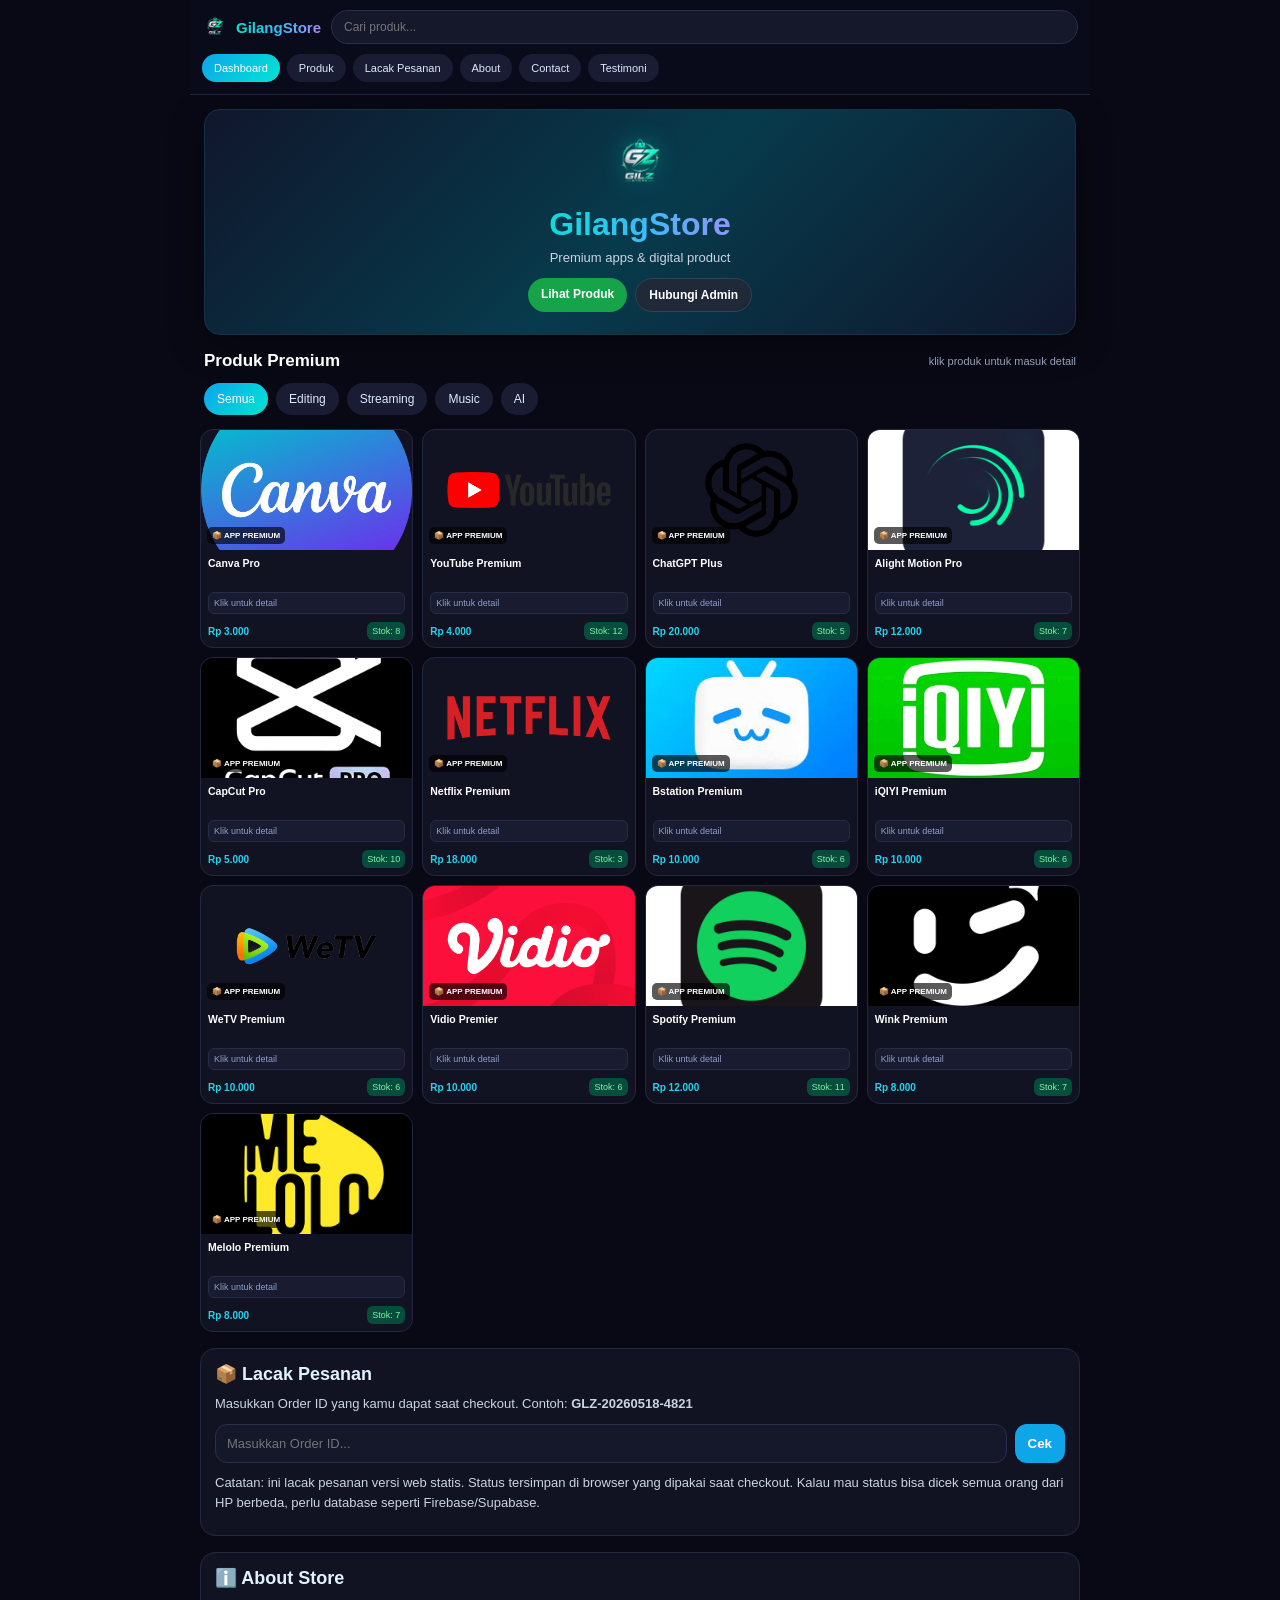
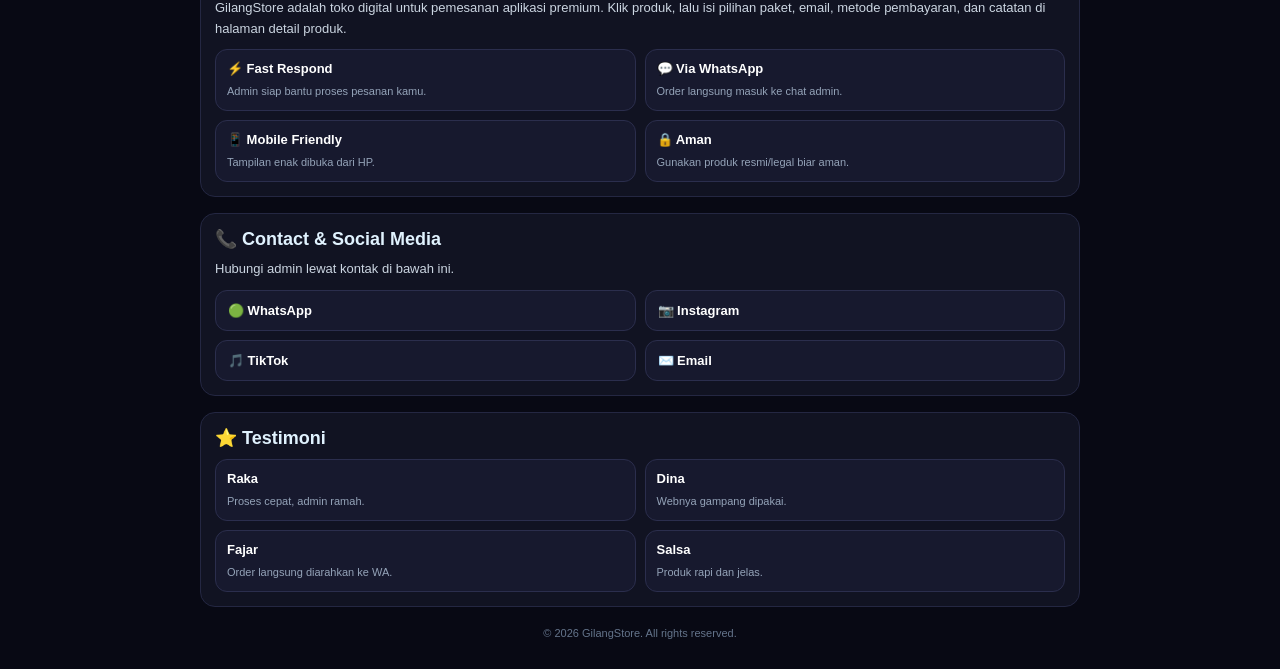
==== index.html @ 47f9ccb0 "Rename gilangstore_logo_apk_tracking.html to index.html" ====
<!DOCTYPE html>
<html lang="id">
<head>
  <meta charset="UTF-8" />
  <meta name="viewport" content="width=device-width, initial-scale=1.0" />
  <title>GilangStore</title>
  <style>
    *{box-sizing:border-box;margin:0;padding:0;font-family:Arial,sans-serif}
    html{scroll-behavior:smooth}
    body{background:#080914;color:white;padding-bottom:30px}
    header{position:sticky;top:0;z-index:10;background:rgba(10,12,28,.96);border-bottom:1px solid #222541;padding:10px 12px}
    .topbar{display:flex;align-items:center;gap:10px}
    .brand{display:flex;align-items:center;gap:8px;white-space:nowrap}
    .brand-logo{width:26px;height:26px;object-fit:cover;border-radius:7px}
    .brand-text{
      font-size:15px;
      font-weight:900;
      background:linear-gradient(90deg,#00e5d4,#38bdf8,#a78bfa);
      -webkit-background-clip:text;
      background-clip:text;
      color:transparent;
    }
    .search{flex:1;background:#15172b;border:1px solid #2b2e4d;color:white;padding:9px 12px;border-radius:999px;outline:none;font-size:12px;min-width:0}
    .nav{display:flex;gap:7px;overflow-x:auto;margin-top:10px;padding-bottom:2px}
    .nav a{border:0;background:#1a1c33;color:#dbeafe;padding:8px 12px;border-radius:999px;font-size:11px;white-space:nowrap;text-decoration:none;cursor:pointer}
    .nav a.active,.nav a:hover{background:linear-gradient(135deg,#0ea5e9,#00e5d4);color:white}
    .hero{margin:14px;border-radius:16px;min-height:135px;background:linear-gradient(135deg,#10162c,#073b4c,#10162c);display:flex;align-items:center;justify-content:center;text-align:center;padding:22px;box-shadow:0 10px 35px rgba(0,0,0,.35);border:1px solid #16324a}
    .hero-logo{width:62px;height:62px;object-fit:cover;border-radius:16px;margin-bottom:8px;filter:drop-shadow(0 0 12px rgba(0,229,212,.45))}
    .hero h1{
      font-size:32px;
      background:linear-gradient(90deg,#00e5d4,#38bdf8,#a78bfa);
      -webkit-background-clip:text;
      background-clip:text;
      color:transparent;
      text-shadow:none;
      font-weight:900;
    }
    .hero p{margin-top:7px;color:#cbd5e1;font-size:13px}
    .hero-buttons{display:flex;justify-content:center;gap:8px;flex-wrap:wrap;margin-top:13px}
    .hero-buttons a{font-size:12px;text-decoration:none;color:white;background:#16a34a;padding:9px 13px;border-radius:999px;font-weight:700}
    .hero-buttons a.secondary{background:#1f2937;border:1px solid #334155}
    .section-title{padding:2px 14px 12px;display:flex;align-items:center;justify-content:space-between}
    .section-title h2{font-size:17px}
    .section-title span{font-size:11px;color:#94a3b8}
    .tabs{display:flex;gap:8px;overflow-x:auto;padding:0 14px 14px}
    .tab{border:0;background:#1a1c33;color:#dbeafe;padding:9px 13px;border-radius:999px;font-size:12px;white-space:nowrap;cursor:pointer}
    .tab.active{background:linear-gradient(135deg,#0ea5e9,#00e5d4);color:white}
    .grid{display:grid;grid-template-columns:repeat(3,1fr);gap:9px;padding:0 10px}
    .card{background:#121322;border:1px solid #242742;border-radius:13px;overflow:hidden;cursor:pointer;transition:.2s;min-width:0;text-decoration:none;color:white}
    .card:hover{transform:translateY(-3px);border-color:#00e5d4}
    .app-img{height:88px;display:flex;align-items:center;justify-content:center;font-size:30px;font-weight:800;color:white;position:relative;overflow:hidden}
    .app-img img{width:100%;height:100%;object-fit:cover}
    .badge{position:absolute;left:6px;bottom:6px;font-size:8px;background:rgba(0,0,0,.65);padding:4px 5px;border-radius:5px}
    .info{padding:7px}
    .info h3{font-size:10.5px;margin-bottom:8px;line-height:1.25;min-height:27px}
    .variants{background:#191b31;border:1px solid #282b48;color:#8ea0c8;font-size:9px;padding:5px;border-radius:6px;margin-bottom:8px}
    .bottom{display:flex;align-items:center;justify-content:space-between;gap:5px}
    .price{font-size:10px;color:#22d3ee;font-weight:700}
    .stock{font-size:9px;background:#064e3b;color:#86efac;padding:4px 5px;border-radius:6px;white-space:nowrap}
    .content-section{margin:16px 10px 0;padding:14px;background:#111322;border:1px solid #242742;border-radius:15px}
    .content-section h2{font-size:18px;margin-bottom:9px;color:#e0f2fe}
    .content-section p{font-size:13px;color:#cbd5e1;line-height:1.55;margin-bottom:8px}
    .mini-grid{display:grid;grid-template-columns:repeat(2,1fr);gap:9px;margin-top:10px}
    .mini-card{background:#17192e;border:1px solid #2b2e4d;border-radius:12px;padding:11px}
    .mini-card b{display:block;font-size:13px;margin-bottom:5px}
    .mini-card span{font-size:11px;color:#94a3b8;line-height:1.4}
    .socials{display:grid;grid-template-columns:repeat(2,1fr);gap:9px;margin-top:10px}
    .socials a{display:block;text-decoration:none;color:white;background:#17192e;border:1px solid #2b2e4d;padding:12px;border-radius:12px;font-size:13px;font-weight:700}
    .socials a:hover{border-color:#00e5d4}

    .track-box{display:flex;gap:8px;margin-top:10px}
    .track-box input{flex:1;background:#15172b;border:1px solid #2b2e4d;color:white;padding:11px;border-radius:12px;outline:none;min-width:0}
    .track-box button{border:0;background:#0ea5e9;color:white;padding:11px 13px;border-radius:12px;font-weight:800;cursor:pointer}
    .track-result{display:none;margin-top:10px;background:#0f172a;border:1px solid #1e293b;border-radius:12px;padding:12px;font-size:12px;line-height:1.6;color:#cbd5e1}
    .track-result b{color:white}

    footer{text-align:center;color:#64748b;font-size:11px;padding:20px 10px 0}
    .page{display:none}
    .page.active{display:block}
    .product-detail{padding:12px 10px 0}
    .back-btn{display:inline-block;margin:0 0 12px;background:#1a1c33;color:#e0f2fe;text-decoration:none;padding:9px 12px;border-radius:999px;font-size:12px;border:1px solid #2b2e4d;cursor:pointer}
    .detail-card{background:#111322;border:1px solid #242742;border-radius:17px;overflow:hidden}
    .detail-hero{min-height:150px;display:flex;align-items:center;justify-content:center;font-size:54px;font-weight:900;position:relative;overflow:hidden}
    .detail-hero img{width:100%;height:100%;object-fit:cover}
    .detail-body{padding:14px}
    .detail-body h1{font-size:23px;margin-bottom:8px}
    .desc{font-size:13px;color:#cbd5e1;line-height:1.5;margin-bottom:13px}
    .form-box{background:#17192e;border:1px solid #2b2e4d;border-radius:14px;padding:13px;margin-top:12px}
    .form-box h3{font-size:15px;margin-bottom:10px;color:#e0f2fe}
    label{display:block;font-size:12px;color:#cbd5e1;margin:10px 0 6px}
    select,input,textarea{width:100%;background:#101225;color:white;border:1px solid #2b2e4d;border-radius:11px;padding:11px;outline:none;font-size:13px}
    textarea{resize:vertical;min-height:70px}
    .pay-grid{display:grid;grid-template-columns:repeat(2,1fr);gap:8px}
    .pay-option{background:#101225;border:1px solid #2b2e4d;border-radius:11px;padding:11px;font-size:12px;cursor:pointer;text-align:center}
    .pay-option.active{border-color:#00e5d4;background:#102c35}
    .summary{margin-top:12px;background:#0f172a;border:1px solid #1e293b;border-radius:12px;padding:12px}
    .summary div{display:flex;justify-content:space-between;font-size:13px;margin:5px 0;color:#cbd5e1}
    .summary b{color:white}
    .order-btn{display:block;text-align:center;text-decoration:none;margin-top:14px;background:#16a34a;color:white;padding:13px;border-radius:12px;font-weight:800;font-size:14px}
    .note{margin-top:10px;color:#94a3b8;font-size:11px;line-height:1.4}
    @media(min-width:700px){
      body{max-width:900px;margin:auto}
      .grid{grid-template-columns:repeat(4,1fr)}
      .app-img{height:120px}
      .detail-wrap{display:grid;grid-template-columns:1fr 1fr;gap:14px;align-items:start}
      .detail-hero{min-height:330px}
    }
  </style>
</head>
<body>
  <header>
    <div class="topbar">
      <div class="brand" onclick="showHome()" style="cursor:pointer">
        <img src="gilz.png" alt="Logo GilangStore" class="brand-logo">
        <span class="brand-text">GilangStore</span>
      </div>
      <input class="search" id="search" type="text" placeholder="Cari produk..." />
    </div>
    <nav class="nav">
      <a onclick="showHome()" class="active">Dashboard</a>
      <a onclick="showHome('produk')">Produk</a>
      <a onclick="showHome('lacak')">Lacak Pesanan</a>
      <a onclick="showHome('about')">About</a>
      <a onclick="showHome('contact')">Contact</a>
      <a onclick="showHome('testimoni')">Testimoni</a>
    </nav>
  </header>

  <div id="homePage" class="page active">
    <section class="hero" id="home">
      <div>
        <img src="gilz.png" alt="Logo GilangStore" class="hero-logo">
        <h1>GilangStore</h1>
        <p>Premium apps & digital product</p>
        <div class="hero-buttons">
          <a href="#produk">Lihat Produk</a>
          <a class="secondary" href="#contact">Hubungi Admin</a>
        </div>
      </div>
    </section>

    <section id="produk">
      <div class="section-title">
        <h2>Produk Premium</h2>
        <span>klik produk untuk masuk detail</span>
      </div>

      <div class="tabs">
        <button class="tab active" onclick="filterCategory('all', this)">Semua</button>
        <button class="tab" onclick="filterCategory('editing', this)">Editing</button>
        <button class="tab" onclick="filterCategory('streaming', this)">Streaming</button>
        <button class="tab" onclick="filterCategory('music', this)">Music</button>
        <button class="tab" onclick="filterCategory('ai', this)">AI</button>
      </div>

      <main class="grid" id="productGrid"></main>
    </section>


    <section class="content-section" id="lacak">
      <h2>📦 Lacak Pesanan</h2>
      <p>Masukkan Order ID yang kamu dapat saat checkout. Contoh: <b>GLZ-20260518-4821</b></p>
      <div class="track-box">
        <input id="trackInput" type="text" placeholder="Masukkan Order ID..." />
        <button onclick="trackOrder()">Cek</button>
      </div>
      <div class="track-result" id="trackResult"></div>
      <p class="note">Catatan: ini lacak pesanan versi web statis. Status tersimpan di browser yang dipakai saat checkout. Kalau mau status bisa dicek semua orang dari HP berbeda, perlu database seperti Firebase/Supabase.</p>
    </section>

    <section class="content-section" id="about">
      <h2>ℹ️ About Store</h2>
      <p>GilangStore adalah toko digital untuk pemesanan aplikasi premium. Klik produk, lalu isi pilihan paket, email, metode pembayaran, dan catatan di halaman detail produk.</p>
      <div class="mini-grid">
        <div class="mini-card"><b>⚡ Fast Respond</b><span>Admin siap bantu proses pesanan kamu.</span></div>
        <div class="mini-card"><b>💬 Via WhatsApp</b><span>Order langsung masuk ke chat admin.</span></div>
        <div class="mini-card"><b>📱 Mobile Friendly</b><span>Tampilan enak dibuka dari HP.</span></div>
        <div class="mini-card"><b>🔒 Aman</b><span>Gunakan produk resmi/legal biar aman.</span></div>
      </div>
    </section>

    <section class="content-section" id="contact">
      <h2>📞 Contact & Social Media</h2>
      <p>Hubungi admin lewat kontak di bawah ini.</p>
      <div class="socials">
        <a id="waLink" href="#" target="_blank">🟢 WhatsApp</a>
        <a href="https://instagram.com/usernamekamu" target="_blank">📷 Instagram</a>
        <a href="https://tiktok.com/@usernamekamu" target="_blank">🎵 TikTok</a>
        <a href="mailto:emailkamu@gmail.com">✉️ Email</a>
      </div>
    </section>

    <section class="content-section" id="testimoni">
      <h2>⭐ Testimoni</h2>
      <div class="mini-grid">
        <div class="mini-card"><b>Raka</b><span>Proses cepat, admin ramah.</span></div>
        <div class="mini-card"><b>Dina</b><span>Webnya gampang dipakai.</span></div>
        <div class="mini-card"><b>Fajar</b><span>Order langsung diarahkan ke WA.</span></div>
        <div class="mini-card"><b>Salsa</b><span>Produk rapi dan jelas.</span></div>
      </div>
    </section>
  </div>

  <div id="detailPage" class="page">
    <section class="product-detail">
      <button class="back-btn" onclick="showHome('produk')">← Kembali ke Produk</button>

      <div class="detail-wrap">
        <div class="detail-card">
          <div class="detail-hero" id="detailHero">AI</div>
          <div class="detail-body">
            <h1 id="detailName">Nama Produk</h1>
            <p class="desc" id="detailDesc">Deskripsi produk.</p>
            <div class="summary">
              <div><span>Harga mulai</span><b id="detailPrice">Rp0</b></div>
              <div><span>Stok</span><b id="detailStock">0</b></div>
              <div><span>Status</span><b>Tersedia</b></div>
            </div>
          </div>
        </div>

        <div class="detail-card">
          <div class="detail-body">
            <div class="form-box">
              <h3>🛒 Pilihan Produk</h3>

              <label>Durasi Paket</label>
              <select id="planSelect" onchange="updateTotal()">
                <option value="1">1 Bulan</option>
                <option value="2">2 Bulan</option>
                <option value="3">3 Bulan</option>
              </select>

              <label>Email / Username Pembeli</label>
              <input id="buyerEmail" type="text" placeholder="contoh: emailkamu@gmail.com" oninput="updateTotal()" />

              <label>Metode Pembayaran</label>
              <div class="pay-grid">
                <div class="pay-option active" onclick="selectPayment('DANA', this)">DANA</div>
                <div class="pay-option" onclick="selectPayment('GoPay', this)">GoPay</div>
                <div class="pay-option" onclick="selectPayment('OVO', this)">OVO</div>
                <div class="pay-option" onclick="selectPayment('QRIS', this)">QRIS</div>
              </div>

              <label>Catatan Tambahan</label>
              <textarea id="buyerNote" placeholder="Contoh: tolong proses cepat ya kak" oninput="updateTotal()"></textarea>

              <div class="summary">
                <div><span>Produk</span><b id="sumProduct">-</b></div>
                <div><span>Durasi</span><b id="sumPlan">1 Bulan</b></div>
                <div><span>Payment</span><b id="sumPayment">DANA</b></div>
                <div><span>Order ID</span><b id="sumOrderId">-</b></div>
                <div><span>Total</span><b id="sumTotal">Rp0</b></div>
              </div>

              <a class="order-btn" id="orderBtn" href="#" target="_blank">Pesan Sekarang via WhatsApp</a>
              <p class="note">Form ini akan otomatis membuat pesan order ke WhatsApp admin.</p>
            </div>
          </div>
        </div>
      </div>
    </section>
  </div>

  <footer>
    © 2026 GilangStore. All rights reserved.
  </footer>

  <script>
    const whatsappNumber = "6281234567890"; // GANTI DENGAN NOMOR WA KAMU
    let selectedPayment = "DANA";
    let selectedProduct = null;
    let currentOrderId = "";

    const products = [
      { name:"Canva Pro", slug:"canva-pro", category:"editing", price:3000, stock:8, image:"canva.png", desc:"Canva Pro untuk desain poster, banner, konten, dan presentasi." },
      { name:"YouTube Premium", slug:"youtube-premium", category:"streaming", price:4000, stock:12, image:"youtube.png", desc:"YouTube Premium untuk pengalaman menonton lebih nyaman sesuai paket yang tersedia." },
      { name:"ChatGPT Plus", slug:"chatgpt-plus", category:"ai", price:20000, stock:5, image:"chatgpt.png", desc:"ChatGPT Plus untuk kebutuhan AI, belajar, coding, dan produktivitas." },
      { name:"Alight Motion Pro", slug:"alight-motion-pro", category:"editing", price:12000, stock:7, image:"am.png", desc:"Alight Motion Pro untuk edit video, motion, dan efek visual." },
      { name:"CapCut Pro", slug:"capcut-pro", category:"editing", price:5000, stock:10, image:"capcut.png", desc:"CapCut Pro untuk edit video pendek dan konten sosial media." },
      { name:"Netflix Premium", slug:"netflix-premium", category:"streaming", price:18000, stock:3, image:"Netflix.png", desc:"Netflix Premium untuk streaming film dan series sesuai paket." },
      { name:"Bstation Premium", slug:"bstation-premium", category:"streaming", price:10000, stock:6, image:"bstation.jpg", desc:"Bstation Premium untuk streaming anime dan konten hiburan." },
      { name:"iQIYI Premium", slug:"iqiyi-premium", category:"streaming", price:10000, stock:6, image:"iqiyi.jpg", desc:"iQIYI Premium untuk streaming drama, anime, dan film." },
      { name:"WeTV Premium", slug:"wetv-premium", category:"streaming", price:10000, stock:6, image:"wetv.png", desc:"WeTV Premium untuk streaming drama dan film pilihan." },
      { name:"Vidio Premier", slug:"vidio-premier", category:"streaming", price:10000, stock:6, image:"video.png", desc:"Vidio Premier untuk streaming olahraga, film, dan hiburan." },
      { name:"Spotify Premium", slug:"spotify-premium", category:"music", price:12000, stock:11, image:"spotify.png", desc:"Spotify Premium untuk mendengarkan musik sesuai paket." },
      { name:"Wink Premium", slug:"wink-premium", category:"editing", price:8000, stock:7, image:"wink.png", desc:"Wink Premium untuk edit video dan foto dengan fitur premium." },
      { name:"Melolo Premium", slug:"melolo-premium", category:"streaming", price:8000, stock:7, image:"melolo.jpg", desc:"Melolo Premium untuk hiburan digital sesuai paket yang tersedia." }
    ];

    const grid = document.getElementById("productGrid");
    const searchInput = document.getElementById("search");
    const waLink = document.getElementById("waLink");
    let currentCategory = "all";

    waLink.href = `https://wa.me/${whatsappNumber}?text=${encodeURIComponent("Halo kak, saya mau tanya produk premium.")}`;

    function rupiah(number){return "Rp " + number.toLocaleString("id-ID")}

    function renderProducts(list){
      grid.innerHTML = "";
      if(list.length === 0){
        grid.innerHTML = `<p style="grid-column:1/-1;color:#94a3b8;font-size:13px;padding:10px">Produk tidak ditemukan.</p>`;
        return;
      }
      list.forEach((product)=>{
        const card = document.createElement("a");
        card.className = "card";
        card.href = `#/product/${product.slug}`;
        card.onclick = (e) => {
          e.preventDefault();
          openProduct(product.slug);
        };
        card.innerHTML = `
          <div class="app-img">
            <img src="${product.image}" alt="${product.name}">
            <span class="badge">📦 APP PREMIUM</span>
          </div>
          <div class="info">
            <h3>${product.name}</h3>
            <div class="variants">Klik untuk detail</div>
            <div class="bottom">
              <div class="price">${rupiah(product.price)}</div>
              <div class="stock">Stok: ${product.stock}</div>
            </div>
          </div>`;
        grid.appendChild(card);
      });
    }

    function applyFilters(){
      const keyword = searchInput.value.toLowerCase();
      let list = products.filter(p => p.name.toLowerCase().includes(keyword));
      if(currentCategory !== "all") list = list.filter(p => p.category === currentCategory);
      renderProducts(list);
    }

    function filterCategory(category, button){
      currentCategory = category;
      document.querySelectorAll(".tab").forEach(t => t.classList.remove("active"));
      button.classList.add("active");
      applyFilters();
    }

    function openProduct(slug){
      const product = products.find(p => p.slug === slug);
      if(!product) return showHome("produk");
      selectedProduct = product;
      currentOrderId = generateOrderId();
      location.hash = `/product/${slug}`;

      document.getElementById("homePage").classList.remove("active");
      document.getElementById("detailPage").classList.add("active");
      document.getElementById("detailHero").innerHTML = `<img src="${product.image}" alt="${product.name}">`;
      document.getElementById("detailHero").style.background = "#111322";
      document.getElementById("detailHero").style.color = "white";
      document.getElementById("detailName").textContent = product.name;
      document.getElementById("detailDesc").textContent = product.desc;
      document.getElementById("detailPrice").textContent = rupiah(product.price);
      document.getElementById("detailStock").textContent = product.stock;
      document.getElementById("sumProduct").textContent = product.name;
      document.getElementById("planSelect").value = "1";
      window.scrollTo(0,0);
      updateTotal();
    }

    function showHome(target){
      document.getElementById("detailPage").classList.remove("active");
      document.getElementById("homePage").classList.add("active");
      history.pushState("", document.title, location.pathname);
      setTimeout(() => {
        if(target) document.getElementById(target)?.scrollIntoView();
        else window.scrollTo(0,0);
      }, 50);
    }

    function selectPayment(method, el){
      selectedPayment = method;
      document.querySelectorAll(".pay-option").forEach(p => p.classList.remove("active"));
      el.classList.add("active");
      updateTotal();
    }


    function generateOrderId(){
      const now = new Date();
      const year = now.getFullYear();
      const month = String(now.getMonth() + 1).padStart(2, "0");
      const day = String(now.getDate()).padStart(2, "0");
      const random = Math.floor(1000 + Math.random() * 9000);
      return `GLZ-${year}${month}${day}-${random}`;
    }

    function saveOrder(orderData){
      const orders = JSON.parse(localStorage.getItem("gilangstore_orders") || "{}");
      orders[orderData.id] = orderData;
      localStorage.setItem("gilangstore_orders", JSON.stringify(orders));
    }

    function trackOrder(){
      const input = document.getElementById("trackInput").value.trim().toUpperCase();
      const result = document.getElementById("trackResult");

      if(!input){
        result.style.display = "block";
        result.innerHTML = "Masukkan Order ID dulu ya.";
        return;
      }

      const orders = JSON.parse(localStorage.getItem("gilangstore_orders") || "{}");
      const order = orders[input];

      result.style.display = "block";

      if(order){
        result.innerHTML = `
          <b>Order ditemukan ✅</b><br>
          Order ID: <b>${order.id}</b><br>
          Produk: <b>${order.product}</b><br>
          Durasi: <b>${order.plan} bulan</b><br>
          Total: <b>${order.total}</b><br>
          Pembayaran: <b>${order.payment}</b><br>
          Status: <b>${order.status}</b>
        `;
      } else {
        result.innerHTML = `
          <b>Order ID belum ditemukan.</b><br>
          Pastikan kode benar. Kalau kamu pesan lewat WhatsApp, kirim Order ID itu ke admin untuk dicek manual.
        `;
      }
    }

    function handleOrderClick(){
      if(!selectedProduct) return;
      const plan = Number(document.getElementById("planSelect").value);
      const email = document.getElementById("buyerEmail").value.trim();
      const note = document.getElementById("buyerNote").value.trim();
      const total = selectedProduct.price * plan;

      saveOrder({
        id: currentOrderId,
        product: selectedProduct.name,
        plan: plan,
        total: rupiah(total),
        payment: selectedPayment,
        email: email || "-",
        note: note || "-",
        status: "Menunggu pembayaran / diproses admin"
      });
    }

    function updateTotal(){
      if(!selectedProduct) return;
      const plan = Number(document.getElementById("planSelect").value);
      const email = document.getElementById("buyerEmail").value.trim();
      const note = document.getElementById("buyerNote").value.trim();
      const total = selectedProduct.price * plan;

      document.getElementById("sumPlan").textContent = `${plan} Bulan`;
      document.getElementById("sumPayment").textContent = selectedPayment;
      document.getElementById("sumOrderId").textContent = currentOrderId;
      document.getElementById("sumTotal").textContent = rupiah(total);

      const message =
`Halo kak, saya mau pesan:
Order ID: ${currentOrderId}
Produk: ${selectedProduct.name}
Durasi: ${plan} bulan
Total: ${rupiah(total)}
Email/Username: ${email || "-"}
Pembayaran: ${selectedPayment}
Catatan: ${note || "-"}`;

      const orderBtn = document.getElementById("orderBtn");
      orderBtn.href = `https://wa.me/${whatsappNumber}?text=${encodeURIComponent(message)}`;
      orderBtn.onclick = handleOrderClick;
    }

    searchInput.addEventListener("input", applyFilters);

    function loadFromHash(){
      const hash = location.hash.replace("#/product/","");
      if(location.hash.startsWith("#/product/")) openProduct(hash);
      else renderProducts(products);
    }

    window.addEventListener("hashchange", loadFromHash);
    renderProducts(products);
    loadFromHash();
  </script>
</body>
</html>
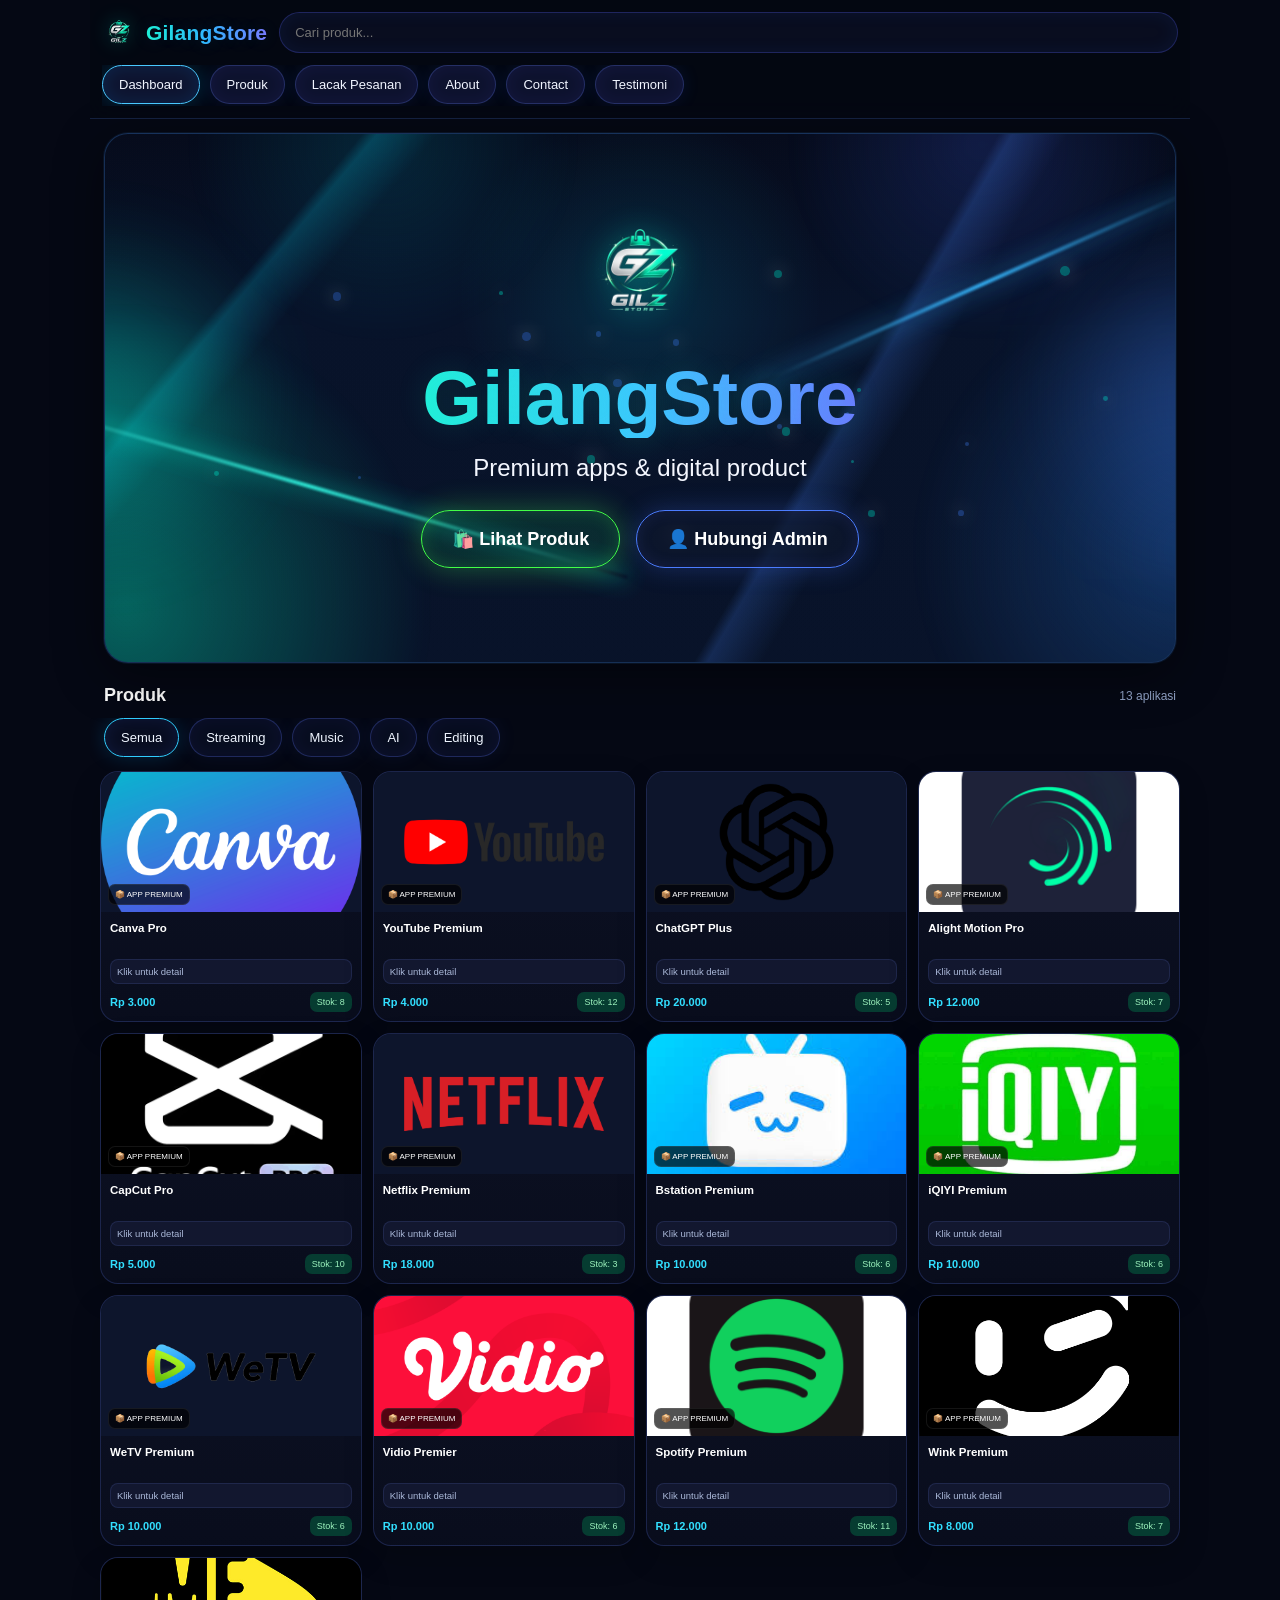
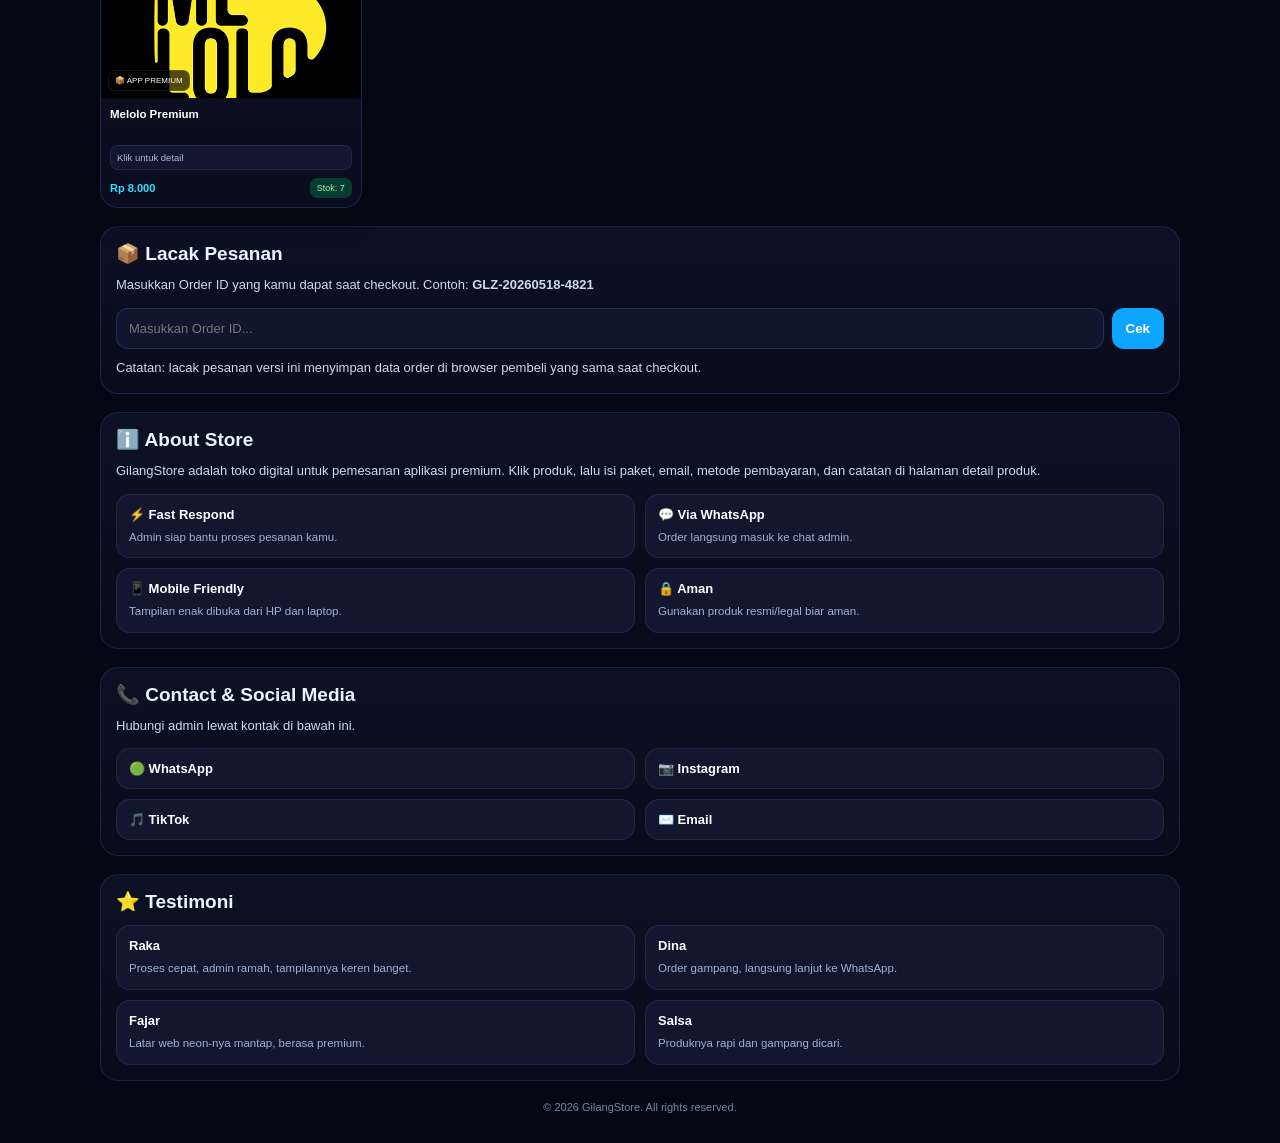
==== commit cee24ed2: "Update and rename gilangstore_animated_bg.html to index.html" ====
--- a/index.html
+++ b/index.html
@@ -7,110 +7,402 @@
   <style>
     *{box-sizing:border-box;margin:0;padding:0;font-family:Arial,sans-serif}
     html{scroll-behavior:smooth}
-    body{background:#080914;color:white;padding-bottom:30px}
-    header{position:sticky;top:0;z-index:10;background:rgba(10,12,28,.96);border-bottom:1px solid #222541;padding:10px 12px}
-    .topbar{display:flex;align-items:center;gap:10px}
-    .brand{display:flex;align-items:center;gap:8px;white-space:nowrap}
-    .brand-logo{width:26px;height:26px;object-fit:cover;border-radius:7px}
-    .brand-text{
-      font-size:15px;
-      font-weight:900;
-      background:linear-gradient(90deg,#00e5d4,#38bdf8,#a78bfa);
-      -webkit-background-clip:text;
-      background-clip:text;
-      color:transparent;
-    }
-    .search{flex:1;background:#15172b;border:1px solid #2b2e4d;color:white;padding:9px 12px;border-radius:999px;outline:none;font-size:12px;min-width:0}
-    .nav{display:flex;gap:7px;overflow-x:auto;margin-top:10px;padding-bottom:2px}
-    .nav a{border:0;background:#1a1c33;color:#dbeafe;padding:8px 12px;border-radius:999px;font-size:11px;white-space:nowrap;text-decoration:none;cursor:pointer}
-    .nav a.active,.nav a:hover{background:linear-gradient(135deg,#0ea5e9,#00e5d4);color:white}
-    .hero{margin:14px;border-radius:16px;min-height:135px;background:linear-gradient(135deg,#10162c,#073b4c,#10162c);display:flex;align-items:center;justify-content:center;text-align:center;padding:22px;box-shadow:0 10px 35px rgba(0,0,0,.35);border:1px solid #16324a}
-    .hero-logo{width:62px;height:62px;object-fit:cover;border-radius:16px;margin-bottom:8px;filter:drop-shadow(0 0 12px rgba(0,229,212,.45))}
-    .hero h1{
-      font-size:32px;
-      background:linear-gradient(90deg,#00e5d4,#38bdf8,#a78bfa);
-      -webkit-background-clip:text;
-      background-clip:text;
-      color:transparent;
-      text-shadow:none;
-      font-weight:900;
-    }
-    .hero p{margin-top:7px;color:#cbd5e1;font-size:13px}
-    .hero-buttons{display:flex;justify-content:center;gap:8px;flex-wrap:wrap;margin-top:13px}
-    .hero-buttons a{font-size:12px;text-decoration:none;color:white;background:#16a34a;padding:9px 13px;border-radius:999px;font-weight:700}
-    .hero-buttons a.secondary{background:#1f2937;border:1px solid #334155}
-    .section-title{padding:2px 14px 12px;display:flex;align-items:center;justify-content:space-between}
-    .section-title h2{font-size:17px}
-    .section-title span{font-size:11px;color:#94a3b8}
-    .tabs{display:flex;gap:8px;overflow-x:auto;padding:0 14px 14px}
-    .tab{border:0;background:#1a1c33;color:#dbeafe;padding:9px 13px;border-radius:999px;font-size:12px;white-space:nowrap;cursor:pointer}
-    .tab.active{background:linear-gradient(135deg,#0ea5e9,#00e5d4);color:white}
-    .grid{display:grid;grid-template-columns:repeat(3,1fr);gap:9px;padding:0 10px}
-    .card{background:#121322;border:1px solid #242742;border-radius:13px;overflow:hidden;cursor:pointer;transition:.2s;min-width:0;text-decoration:none;color:white}
-    .card:hover{transform:translateY(-3px);border-color:#00e5d4}
-    .app-img{height:88px;display:flex;align-items:center;justify-content:center;font-size:30px;font-weight:800;color:white;position:relative;overflow:hidden}
-    .app-img img{width:100%;height:100%;object-fit:cover}
-    .badge{position:absolute;left:6px;bottom:6px;font-size:8px;background:rgba(0,0,0,.65);padding:4px 5px;border-radius:5px}
-    .info{padding:7px}
-    .info h3{font-size:10.5px;margin-bottom:8px;line-height:1.25;min-height:27px}
-    .variants{background:#191b31;border:1px solid #282b48;color:#8ea0c8;font-size:9px;padding:5px;border-radius:6px;margin-bottom:8px}
-    .bottom{display:flex;align-items:center;justify-content:space-between;gap:5px}
-    .price{font-size:10px;color:#22d3ee;font-weight:700}
-    .stock{font-size:9px;background:#064e3b;color:#86efac;padding:4px 5px;border-radius:6px;white-space:nowrap}
-    .content-section{margin:16px 10px 0;padding:14px;background:#111322;border:1px solid #242742;border-radius:15px}
-    .content-section h2{font-size:18px;margin-bottom:9px;color:#e0f2fe}
-    .content-section p{font-size:13px;color:#cbd5e1;line-height:1.55;margin-bottom:8px}
-    .mini-grid{display:grid;grid-template-columns:repeat(2,1fr);gap:9px;margin-top:10px}
-    .mini-card{background:#17192e;border:1px solid #2b2e4d;border-radius:12px;padding:11px}
-    .mini-card b{display:block;font-size:13px;margin-bottom:5px}
-    .mini-card span{font-size:11px;color:#94a3b8;line-height:1.4}
-    .socials{display:grid;grid-template-columns:repeat(2,1fr);gap:9px;margin-top:10px}
-    .socials a{display:block;text-decoration:none;color:white;background:#17192e;border:1px solid #2b2e4d;padding:12px;border-radius:12px;font-size:13px;font-weight:700}
-    .socials a:hover{border-color:#00e5d4}
-
-    .track-box{display:flex;gap:8px;margin-top:10px}
-    .track-box input{flex:1;background:#15172b;border:1px solid #2b2e4d;color:white;padding:11px;border-radius:12px;outline:none;min-width:0}
-    .track-box button{border:0;background:#0ea5e9;color:white;padding:11px 13px;border-radius:12px;font-weight:800;cursor:pointer}
-    .track-result{display:none;margin-top:10px;background:#0f172a;border:1px solid #1e293b;border-radius:12px;padding:12px;font-size:12px;line-height:1.6;color:#cbd5e1}
-    .track-result b{color:white}
-
-    footer{text-align:center;color:#64748b;font-size:11px;padding:20px 10px 0}
+    body{
+      background:#050814;
+      color:white;
+      overflow-x:hidden;
+      padding-bottom:30px;
+    }
+    a{text-decoration:none;color:inherit}
     .page{display:none}
     .page.active{display:block}
+
+    header{
+      position:sticky;top:0;z-index:100;
+      background:rgba(4,7,18,.86);
+      backdrop-filter: blur(12px);
+      border-bottom:1px solid rgba(38,66,117,.45);
+      padding:12px;
+    }
+    .topbar{
+      display:flex;align-items:center;gap:12px;
+    }
+    .brand{
+      display:flex;align-items:center;gap:10px;
+      cursor:pointer;white-space:nowrap;
+    }
+    .brand-logo{
+      width:34px;height:34px;object-fit:cover;border-radius:10px;
+      filter: drop-shadow(0 0 10px rgba(0,255,210,.35));
+    }
+    .brand-text{
+      font-size:21px;font-weight:900;letter-spacing:.2px;
+      background:linear-gradient(90deg,#1ef1d6,#33b7ff,#7a7bff);
+      -webkit-background-clip:text;background-clip:text;color:transparent;
+      text-shadow:0 0 18px rgba(51,183,255,.15);
+    }
+    .search{
+      flex:1;
+      background:rgba(10,15,34,.9);
+      border:1px solid rgba(87,102,255,.28);
+      color:white;
+      padding:12px 15px;border-radius:999px;outline:none;font-size:13px;
+      min-width:0;
+      box-shadow:0 0 18px rgba(34,109,255,.08) inset;
+    }
+    .nav{
+      display:flex;gap:10px;overflow-x:auto;margin-top:12px;padding-bottom:2px;
+    }
+    .nav a{
+      background:rgba(16,22,52,.88);
+      border:1px solid rgba(75,92,190,.38);
+      color:#f1f5ff;
+      padding:11px 16px;border-radius:999px;font-size:13px;white-space:nowrap;
+      box-shadow:0 0 18px rgba(44,110,255,.12), inset 0 0 16px rgba(85,67,255,.08);
+    }
+    .nav a:hover,.nav a.active{
+      border-color:#49c8ff;
+      box-shadow:0 0 22px rgba(0,179,255,.24), inset 0 0 18px rgba(0,153,255,.14);
+    }
+
+    .hero{
+      position:relative;
+      margin:14px;
+      border-radius:24px;
+      min-height:530px;
+      overflow:hidden;
+      border:1px solid rgba(41,86,149,.48);
+      background:
+        radial-gradient(circle at 50% 30%, rgba(0,224,255,.12), transparent 28%),
+        linear-gradient(180deg,#050917 0%, #071126 35%, #081227 100%);
+      box-shadow:0 0 0 1px rgba(27,56,97,.25), 0 12px 50px rgba(0,0,0,.45);
+      display:flex;align-items:center;justify-content:center;text-align:center;
+      isolation:isolate;
+    }
+
+    .hero-bg,.hero-grid,.hero-lines,.hero-particles,.hero-side-glow{
+      position:absolute;inset:0;pointer-events:none;
+    }
+    .hero-bg::before{
+      content:"";
+      position:absolute;inset:-30%;
+      background:
+        radial-gradient(circle at 20% 75%, rgba(0,255,196,.34), transparent 20%),
+        radial-gradient(circle at 82% 68%, rgba(43,136,255,.28), transparent 18%),
+        radial-gradient(circle at 70% 20%, rgba(64,102,255,.18), transparent 14%),
+        radial-gradient(circle at 35% 20%, rgba(0,224,255,.12), transparent 15%);
+      animation:bgPulse 8s linear infinite alternate;
+      filter:blur(8px);
+      z-index:0;
+    }
+    .hero-bg::after{
+      content:"";
+      position:absolute;inset:0;
+      background:
+        linear-gradient(130deg, transparent 0 17%, rgba(0,217,255,.18) 18%, transparent 22%),
+        linear-gradient(120deg, transparent 0 65%, rgba(61,125,255,.2) 66%, transparent 70%),
+        linear-gradient(180deg, rgba(5,10,24,.25), rgba(5,10,24,.1));
+      animation:beamMove 10s linear infinite;
+      mix-blend-mode:screen;
+      z-index:0;
+    }
+
+    .hero-lines::before,
+    .hero-lines::after{
+      content:"";
+      position:absolute;
+      background:linear-gradient(90deg, transparent, rgba(50,255,232,.95), transparent);
+      filter:blur(1px);
+      opacity:.9;
+    }
+    .hero-lines::before{
+      width:62%;height:4px;left:-12%;bottom:33%;
+      transform:rotate(16deg);
+      box-shadow:0 0 22px rgba(0,255,221,.95);
+      animation:leftLaser 5.5s ease-in-out infinite alternate;
+    }
+    .hero-lines::after{
+      width:48%;height:4px;right:-6%;top:28%;
+      transform:rotate(-24deg);
+      background:linear-gradient(90deg, transparent, rgba(55,184,255,.98), transparent);
+      box-shadow:0 0 24px rgba(47,173,255,.96);
+      animation:rightLaser 6s ease-in-out infinite alternate;
+    }
+
+    .hero-grid{
+      background:
+        linear-gradient(to top, rgba(35,222,255,.12), transparent 46%),
+        linear-gradient(rgba(0,0,0,0) 0 0),
+        repeating-linear-gradient(to right, rgba(0,230,255,.09) 0 2px, transparent 2px 62px),
+        repeating-linear-gradient(to top, rgba(0,230,255,.06) 0 2px, transparent 2px 52px);
+      mask-image:linear-gradient(to top, rgba(255,255,255,1), rgba(255,255,255,.25), transparent 92%);
+      transform:perspective(700px) rotateX(74deg) scale(1.35);
+      transform-origin:bottom center;
+      bottom:-17%;top:58%;
+      opacity:.75;
+      animation:gridDrift 8s linear infinite;
+      z-index:0;
+    }
+
+    .hero-side-glow::before,
+    .hero-side-glow::after{
+      content:"";
+      position:absolute;top:18%;bottom:18%;width:34%;
+      filter:blur(38px);opacity:.72;z-index:0;
+    }
+    .hero-side-glow::before{
+      left:-8%;
+      background:radial-gradient(circle at 20% 50%, rgba(0,255,220,.5), transparent 55%);
+      animation:glowFloat 8s ease-in-out infinite alternate;
+    }
+    .hero-side-glow::after{
+      right:-10%;
+      background:radial-gradient(circle at 80% 50%, rgba(67,130,255,.48), transparent 55%);
+      animation:glowFloat2 9s ease-in-out infinite alternate;
+    }
+
+    .hero-content{
+      position:relative;z-index:2;
+      max-width:900px;padding:35px 18px 48px;
+    }
+    .hero-center-logo{
+      width:120px;height:120px;object-fit:cover;border-radius:26px;
+      margin:0 auto 18px;
+      filter:drop-shadow(0 0 16px rgba(0,255,217,.42));
+    }
+    .hero h1{
+      font-size:clamp(40px,6vw,78px);
+      font-weight:900;line-height:1.05;
+      background:linear-gradient(90deg,#21efd8,#3ec6ff,#6b79ff);
+      -webkit-background-clip:text;background-clip:text;color:transparent;
+      text-shadow:0 0 30px rgba(33,239,216,.15);
+    }
+    .hero p{
+      margin-top:16px;font-size:clamp(18px,2.2vw,24px);
+      color:#f4f7ff;
+      text-shadow:0 0 18px rgba(255,255,255,.08);
+    }
+    .hero-buttons{
+      display:flex;flex-wrap:wrap;justify-content:center;gap:16px;margin-top:28px;
+    }
+    .hero-buttons a{
+      padding:17px 30px;border-radius:999px;
+      font-size:18px;font-weight:800;
+      display:inline-flex;align-items:center;gap:12px;
+      border:1px solid transparent;
+    }
+    .hero-buttons .primary{
+      background:rgba(32,255,110,.1);
+      border-color:#42ff47;
+      color:white;
+      box-shadow:0 0 30px rgba(69,255,92,.33), inset 0 0 18px rgba(63,255,79,.18);
+    }
+    .hero-buttons .secondary{
+      background:rgba(15,23,45,.65);
+      border-color:#4b7cff;
+      color:white;
+      box-shadow:0 0 26px rgba(67,116,255,.26), inset 0 0 16px rgba(94,89,255,.12);
+    }
+
+    .section-title{
+      display:flex;justify-content:space-between;align-items:center;
+      padding:8px 14px 12px;
+    }
+    .section-title h2{font-size:18px}
+    .section-title span{font-size:12px;color:#93a4c8}
+
+    .tabs{
+      display:flex;gap:10px;overflow-x:auto;padding:0 14px 14px;
+    }
+    .tab{
+      border:1px solid rgba(76,96,203,.36);
+      background:rgba(10,16,35,.86);
+      color:#eff5ff;
+      padding:11px 16px;border-radius:999px;font-size:13px;white-space:nowrap;cursor:pointer;
+      box-shadow:0 0 20px rgba(58,117,255,.08), inset 0 0 18px rgba(100,64,255,.06);
+    }
+    .tab.active,.tab:hover{
+      border-color:#31ceff;
+      box-shadow:0 0 20px rgba(0,163,255,.2), inset 0 0 16px rgba(65,98,255,.12);
+    }
+
+    .grid{
+      display:grid;grid-template-columns:repeat(3,1fr);
+      gap:11px;padding:0 10px;
+    }
+    .card{
+      background:linear-gradient(180deg, rgba(13,18,37,.98), rgba(9,13,29,.98));
+      border:1px solid rgba(52,67,132,.44);
+      border-radius:18px;overflow:hidden;
+      transition:.2s;cursor:pointer;display:block;
+      box-shadow:0 12px 30px rgba(0,0,0,.18);
+    }
+    .card:hover{
+      transform:translateY(-4px);
+      border-color:#31cfff;
+      box-shadow:0 0 24px rgba(31,175,255,.15);
+    }
+    .app-img{
+      height:110px;position:relative;overflow:hidden;background:#0d152c;
+    }
+    .app-img img{
+      width:100%;height:100%;object-fit:cover;
+    }
+    .badge{
+      position:absolute;left:7px;bottom:7px;
+      font-size:8px;background:rgba(0,0,0,.68);
+      padding:5px 6px;border-radius:7px;border:1px solid rgba(255,255,255,.08);
+    }
+    .info{padding:9px}
+    .info h3{font-size:11.5px;line-height:1.3;min-height:30px;margin-bottom:8px}
+    .variants{
+      background:rgba(19,25,49,.95);
+      border:1px solid rgba(47,58,108,.48);
+      color:#aab8d8;font-size:9.5px;padding:6px;border-radius:8px;margin-bottom:8px;
+    }
+    .bottom{display:flex;justify-content:space-between;align-items:center;gap:5px}
+    .price{font-size:11px;color:#32dfff;font-weight:800}
+    .stock{
+      font-size:9px;background:#063c31;color:#9cf2bd;
+      padding:5px 7px;border-radius:7px;white-space:nowrap;
+    }
+
+    .content-section{
+      margin:18px 10px 0;padding:15px;
+      background:linear-gradient(180deg, rgba(12,17,37,.98), rgba(8,12,28,.98));
+      border:1px solid rgba(45,59,122,.45);
+      border-radius:18px;
+    }
+    .content-section h2{font-size:19px;margin-bottom:10px;color:#eaf4ff}
+    .content-section p{font-size:13px;line-height:1.58;color:#ccdaef}
+    .mini-grid,.socials{
+      display:grid;grid-template-columns:repeat(2,1fr);gap:10px;margin-top:12px;
+    }
+    .mini-card,.socials a{
+      background:rgba(19,25,49,.95);
+      border:1px solid rgba(46,58,108,.48);
+      border-radius:14px;padding:12px;
+    }
+    .mini-card b{display:block;font-size:13px;margin-bottom:5px}
+    .mini-card span{font-size:11.5px;color:#9eb0d5;line-height:1.45}
+    .socials a{font-size:13px;font-weight:700}
+
+    .track-box{display:flex;gap:8px;margin-top:12px}
+    .track-box input{
+      flex:1;background:#10162d;border:1px solid rgba(57,74,145,.48);
+      color:white;padding:12px;border-radius:12px;outline:none;min-width:0;
+    }
+    .track-box button{
+      border:0;background:#0da5ff;color:white;padding:12px 14px;border-radius:12px;font-weight:800;cursor:pointer;
+    }
+    .track-result{
+      display:none;margin-top:10px;background:#0d1528;border:1px solid rgba(44,59,116,.48);
+      border-radius:12px;padding:12px;font-size:12px;line-height:1.6;color:#cfddf0;
+    }
+
     .product-detail{padding:12px 10px 0}
-    .back-btn{display:inline-block;margin:0 0 12px;background:#1a1c33;color:#e0f2fe;text-decoration:none;padding:9px 12px;border-radius:999px;font-size:12px;border:1px solid #2b2e4d;cursor:pointer}
-    .detail-card{background:#111322;border:1px solid #242742;border-radius:17px;overflow:hidden}
-    .detail-hero{min-height:150px;display:flex;align-items:center;justify-content:center;font-size:54px;font-weight:900;position:relative;overflow:hidden}
+    .back-btn{
+      display:inline-block;margin-bottom:12px;background:#151d3b;border:1px solid rgba(66,86,170,.48);
+      color:#eef5ff;padding:10px 14px;border-radius:999px;font-size:13px;cursor:pointer;
+    }
+    .detail-wrap{display:grid;grid-template-columns:1fr;gap:14px}
+    .detail-card{
+      background:linear-gradient(180deg, rgba(12,17,37,.98), rgba(8,12,28,.98));
+      border:1px solid rgba(45,59,122,.45);
+      border-radius:18px;overflow:hidden;
+    }
+    .detail-hero{min-height:180px;background:#111a30;overflow:hidden}
     .detail-hero img{width:100%;height:100%;object-fit:cover}
     .detail-body{padding:14px}
-    .detail-body h1{font-size:23px;margin-bottom:8px}
-    .desc{font-size:13px;color:#cbd5e1;line-height:1.5;margin-bottom:13px}
-    .form-box{background:#17192e;border:1px solid #2b2e4d;border-radius:14px;padding:13px;margin-top:12px}
-    .form-box h3{font-size:15px;margin-bottom:10px;color:#e0f2fe}
-    label{display:block;font-size:12px;color:#cbd5e1;margin:10px 0 6px}
-    select,input,textarea{width:100%;background:#101225;color:white;border:1px solid #2b2e4d;border-radius:11px;padding:11px;outline:none;font-size:13px}
-    textarea{resize:vertical;min-height:70px}
+    .detail-body h1{font-size:24px;margin-bottom:8px}
+    .desc{font-size:13px;color:#cad8ee;line-height:1.56;margin-bottom:13px}
+    .form-box{
+      background:#141b35;border:1px solid rgba(46,58,108,.48);
+      border-radius:14px;padding:13px;
+    }
+    .form-box h3{font-size:16px;margin-bottom:10px}
+    label{display:block;font-size:12px;color:#d6e2f4;margin:10px 0 6px}
+    select,input,textarea{
+      width:100%;background:#0e152a;border:1px solid rgba(56,73,145,.52);color:white;
+      padding:11px;border-radius:12px;outline:none;font-size:13px;
+    }
+    textarea{resize:vertical;min-height:72px}
     .pay-grid{display:grid;grid-template-columns:repeat(2,1fr);gap:8px}
-    .pay-option{background:#101225;border:1px solid #2b2e4d;border-radius:11px;padding:11px;font-size:12px;cursor:pointer;text-align:center}
-    .pay-option.active{border-color:#00e5d4;background:#102c35}
-    .summary{margin-top:12px;background:#0f172a;border:1px solid #1e293b;border-radius:12px;padding:12px}
-    .summary div{display:flex;justify-content:space-between;font-size:13px;margin:5px 0;color:#cbd5e1}
-    .summary b{color:white}
-    .order-btn{display:block;text-align:center;text-decoration:none;margin-top:14px;background:#16a34a;color:white;padding:13px;border-radius:12px;font-weight:800;font-size:14px}
-    .note{margin-top:10px;color:#94a3b8;font-size:11px;line-height:1.4}
+    .pay-option{
+      background:#0e152a;border:1px solid rgba(56,73,145,.52);border-radius:12px;padding:12px;
+      text-align:center;font-size:12px;cursor:pointer;
+    }
+    .pay-option.active{
+      border-color:#2fdfff;background:#0f2134;box-shadow:0 0 18px rgba(32,194,255,.15);
+    }
+    .summary{
+      margin-top:12px;background:#0d1528;border:1px solid rgba(44,59,116,.48);
+      border-radius:12px;padding:12px;
+    }
+    .summary div{
+      display:flex;justify-content:space-between;gap:10px;font-size:13px;margin:6px 0;color:#cfddf0;
+    }
+    .summary b{color:white;text-align:right}
+    .order-btn{
+      display:block;text-align:center;margin-top:14px;
+      background:linear-gradient(90deg,#10b94f,#18df6e);
+      color:white;padding:13px;border-radius:12px;font-weight:900;font-size:14px;
+      box-shadow:0 0 25px rgba(22,220,93,.22);
+    }
+    .note{margin-top:9px;font-size:11px;color:#97abcf;line-height:1.45}
+
+    footer{
+      text-align:center;color:#7287ac;font-size:11px;padding:20px 10px 0;
+    }
+
     @media(min-width:700px){
-      body{max-width:900px;margin:auto}
+      body{max-width:1100px;margin:auto}
       .grid{grid-template-columns:repeat(4,1fr)}
-      .app-img{height:120px}
-      .detail-wrap{display:grid;grid-template-columns:1fr 1fr;gap:14px;align-items:start}
+      .app-img{height:140px}
+      .detail-wrap{grid-template-columns:1fr 1fr}
       .detail-hero{min-height:330px}
+    }
+
+    @keyframes bgPulse{
+      0%{transform:translate3d(-2%,0,0) scale(1)}
+      50%{transform:translate3d(2%,-2%,0) scale(1.06)}
+      100%{transform:translate3d(-1%,2%,0) scale(1.02)}
+    }
+    @keyframes beamMove{
+      0%{transform:translateX(-3%)}
+      100%{transform:translateX(3%)}
+    }
+    @keyframes leftLaser{
+      0%{transform:translateX(-4%) rotate(16deg);opacity:.78}
+      100%{transform:translateX(3%) rotate(16deg);opacity:1}
+    }
+    @keyframes rightLaser{
+      0%{transform:translateX(4%) rotate(-24deg);opacity:.75}
+      100%{transform:translateX(-3%) rotate(-24deg);opacity:1}
+    }
+    @keyframes gridDrift{
+      from{background-position:0 0,0 0,0 0,0 0}
+      to{background-position:0 0,0 0,60px 0,0 52px}
+    }
+    @keyframes glowFloat{
+      0%{transform:translateX(0) translateY(-5px)}
+      100%{transform:translateX(18px) translateY(8px)}
+    }
+    @keyframes glowFloat2{
+      0%{transform:translateX(0) translateY(8px)}
+      100%{transform:translateX(-18px) translateY(-8px)}
+    }
+    @keyframes particleFloat{
+      0%{transform:translateY(0) translateX(0) scale(.8);opacity:.18}
+      50%{opacity:.88}
+      100%{transform:translateY(-140px) translateX(30px) scale(1.2);opacity:0}
     }
   </style>
 </head>
 <body>
   <header>
     <div class="topbar">
-      <div class="brand" onclick="showHome()" style="cursor:pointer">
+      <div class="brand" onclick="showHome()">
         <img src="gilz.png" alt="Logo GilangStore" class="brand-logo">
         <span class="brand-text">GilangStore</span>
       </div>
@@ -128,34 +420,40 @@
 
   <div id="homePage" class="page active">
     <section class="hero" id="home">
-      <div>
-        <img src="gilz.png" alt="Logo GilangStore" class="hero-logo">
+      <div class="hero-bg"></div>
+      <div class="hero-side-glow"></div>
+      <div class="hero-lines"></div>
+      <div class="hero-grid"></div>
+      <div class="hero-particles" id="heroParticles"></div>
+
+      <div class="hero-content">
+        <img src="gilz.png" alt="Logo GilangStore" class="hero-center-logo">
         <h1>GilangStore</h1>
         <p>Premium apps & digital product</p>
+
         <div class="hero-buttons">
-          <a href="#produk">Lihat Produk</a>
-          <a class="secondary" href="#contact">Hubungi Admin</a>
+          <a href="#produk" class="primary">🛍️ Lihat Produk</a>
+          <a href="#contact" class="secondary">👤 Hubungi Admin</a>
         </div>
       </div>
     </section>
 
     <section id="produk">
       <div class="section-title">
-        <h2>Produk Premium</h2>
-        <span>klik produk untuk masuk detail</span>
+        <h2>Produk</h2>
+        <span>13 aplikasi</span>
       </div>
 
       <div class="tabs">
         <button class="tab active" onclick="filterCategory('all', this)">Semua</button>
-        <button class="tab" onclick="filterCategory('editing', this)">Editing</button>
         <button class="tab" onclick="filterCategory('streaming', this)">Streaming</button>
         <button class="tab" onclick="filterCategory('music', this)">Music</button>
         <button class="tab" onclick="filterCategory('ai', this)">AI</button>
+        <button class="tab" onclick="filterCategory('editing', this)">Editing</button>
       </div>
 
       <main class="grid" id="productGrid"></main>
     </section>
-
 
     <section class="content-section" id="lacak">
       <h2>📦 Lacak Pesanan</h2>
@@ -165,16 +463,16 @@
         <button onclick="trackOrder()">Cek</button>
       </div>
       <div class="track-result" id="trackResult"></div>
-      <p class="note">Catatan: ini lacak pesanan versi web statis. Status tersimpan di browser yang dipakai saat checkout. Kalau mau status bisa dicek semua orang dari HP berbeda, perlu database seperti Firebase/Supabase.</p>
+      <p class="note">Catatan: lacak pesanan versi ini menyimpan data order di browser pembeli yang sama saat checkout.</p>
     </section>
 
     <section class="content-section" id="about">
       <h2>ℹ️ About Store</h2>
-      <p>GilangStore adalah toko digital untuk pemesanan aplikasi premium. Klik produk, lalu isi pilihan paket, email, metode pembayaran, dan catatan di halaman detail produk.</p>
+      <p>GilangStore adalah toko digital untuk pemesanan aplikasi premium. Klik produk, lalu isi paket, email, metode pembayaran, dan catatan di halaman detail produk.</p>
       <div class="mini-grid">
         <div class="mini-card"><b>⚡ Fast Respond</b><span>Admin siap bantu proses pesanan kamu.</span></div>
         <div class="mini-card"><b>💬 Via WhatsApp</b><span>Order langsung masuk ke chat admin.</span></div>
-        <div class="mini-card"><b>📱 Mobile Friendly</b><span>Tampilan enak dibuka dari HP.</span></div>
+        <div class="mini-card"><b>📱 Mobile Friendly</b><span>Tampilan enak dibuka dari HP dan laptop.</span></div>
         <div class="mini-card"><b>🔒 Aman</b><span>Gunakan produk resmi/legal biar aman.</span></div>
       </div>
     </section>
@@ -184,19 +482,19 @@
       <p>Hubungi admin lewat kontak di bawah ini.</p>
       <div class="socials">
         <a id="waLink" href="#" target="_blank">🟢 WhatsApp</a>
-        <a href="https://instagram.com/usernamekamu" target="_blank">📷 Instagram</a>
-        <a href="https://tiktok.com/@usernamekamu" target="_blank">🎵 TikTok</a>
-        <a href="mailto:emailkamu@gmail.com">✉️ Email</a>
+        <a href="https://instagram.com/gilangrmndn.1" target="_blank">📷 Instagram</a>
+        <a href="https://tiktok.com/@snevilz_2" target="_blank">🎵 TikTok</a>
+        <a href="mailto:gilangx288@gmail.com">✉️ Email</a>
       </div>
     </section>
 
     <section class="content-section" id="testimoni">
       <h2>⭐ Testimoni</h2>
       <div class="mini-grid">
-        <div class="mini-card"><b>Raka</b><span>Proses cepat, admin ramah.</span></div>
-        <div class="mini-card"><b>Dina</b><span>Webnya gampang dipakai.</span></div>
-        <div class="mini-card"><b>Fajar</b><span>Order langsung diarahkan ke WA.</span></div>
-        <div class="mini-card"><b>Salsa</b><span>Produk rapi dan jelas.</span></div>
+        <div class="mini-card"><b>Raka</b><span>Proses cepat, admin ramah, tampilannya keren banget.</span></div>
+        <div class="mini-card"><b>Dina</b><span>Order gampang, langsung lanjut ke WhatsApp.</span></div>
+        <div class="mini-card"><b>Fajar</b><span>Latar web neon-nya mantap, berasa premium.</span></div>
+        <div class="mini-card"><b>Salsa</b><span>Produknya rapi dan gampang dicari.</span></div>
       </div>
     </section>
   </div>
@@ -207,7 +505,7 @@
 
       <div class="detail-wrap">
         <div class="detail-card">
-          <div class="detail-hero" id="detailHero">AI</div>
+          <div class="detail-hero" id="detailHero"></div>
           <div class="detail-body">
             <h1 id="detailName">Nama Produk</h1>
             <p class="desc" id="detailDesc">Deskripsi produk.</p>
@@ -254,7 +552,7 @@
               </div>
 
               <a class="order-btn" id="orderBtn" href="#" target="_blank">Pesan Sekarang via WhatsApp</a>
-              <p class="note">Form ini akan otomatis membuat pesan order ke WhatsApp admin.</p>
+              <p class="note">Form ini otomatis membuat pesan order ke WhatsApp admin.</p>
             </div>
           </div>
         </div>
@@ -262,15 +560,10 @@
     </section>
   </div>
 
-  <footer>
-    © 2026 GilangStore. All rights reserved.
-  </footer>
+  <footer>© 2026 GilangStore. All rights reserved.</footer>
 
   <script>
-    const whatsappNumber = "6281234567890"; // GANTI DENGAN NOMOR WA KAMU
-    let selectedPayment = "DANA";
-    let selectedProduct = null;
-    let currentOrderId = "";
+    const whatsappNumber = "6287886783807"; // GANTI NOMOR WA KAMU
 
     const products = [
       { name:"Canva Pro", slug:"canva-pro", category:"editing", price:3000, stock:8, image:"canva.png", desc:"Canva Pro untuk desain poster, banner, konten, dan presentasi." },
@@ -279,35 +572,39 @@
       { name:"Alight Motion Pro", slug:"alight-motion-pro", category:"editing", price:12000, stock:7, image:"am.png", desc:"Alight Motion Pro untuk edit video, motion, dan efek visual." },
       { name:"CapCut Pro", slug:"capcut-pro", category:"editing", price:5000, stock:10, image:"capcut.png", desc:"CapCut Pro untuk edit video pendek dan konten sosial media." },
       { name:"Netflix Premium", slug:"netflix-premium", category:"streaming", price:18000, stock:3, image:"Netflix.png", desc:"Netflix Premium untuk streaming film dan series sesuai paket." },
-      { name:"Bstation Premium", slug:"bstation-premium", category:"streaming", price:10000, stock:6, image:"bstation.jpg", desc:"Bstation Premium untuk streaming anime dan konten hiburan." },
+      { name:"Bstation Premium", slug:"bstation-premium", category:"streaming", price:10000, stock:6, image:"bstation.jpg", desc:"Bstation Premium untuk streaming anime dan hiburan." },
       { name:"iQIYI Premium", slug:"iqiyi-premium", category:"streaming", price:10000, stock:6, image:"iqiyi.jpg", desc:"iQIYI Premium untuk streaming drama, anime, dan film." },
       { name:"WeTV Premium", slug:"wetv-premium", category:"streaming", price:10000, stock:6, image:"wetv.png", desc:"WeTV Premium untuk streaming drama dan film pilihan." },
       { name:"Vidio Premier", slug:"vidio-premier", category:"streaming", price:10000, stock:6, image:"video.png", desc:"Vidio Premier untuk streaming olahraga, film, dan hiburan." },
       { name:"Spotify Premium", slug:"spotify-premium", category:"music", price:12000, stock:11, image:"spotify.png", desc:"Spotify Premium untuk mendengarkan musik sesuai paket." },
       { name:"Wink Premium", slug:"wink-premium", category:"editing", price:8000, stock:7, image:"wink.png", desc:"Wink Premium untuk edit video dan foto dengan fitur premium." },
-      { name:"Melolo Premium", slug:"melolo-premium", category:"streaming", price:8000, stock:7, image:"melolo.jpg", desc:"Melolo Premium untuk hiburan digital sesuai paket yang tersedia." }
+      { name:"Melolo Premium", slug:"melolo-premium", category:"streaming", price:8000, stock:7, image:"melolo.jpg", desc:"Melolo Premium untuk hiburan digital sesuai paket." }
     ];
 
     const grid = document.getElementById("productGrid");
     const searchInput = document.getElementById("search");
     const waLink = document.getElementById("waLink");
+
     let currentCategory = "all";
+    let selectedPayment = "DANA";
+    let selectedProduct = null;
+    let currentOrderId = "";
 
     waLink.href = `https://wa.me/${whatsappNumber}?text=${encodeURIComponent("Halo kak, saya mau tanya produk premium.")}`;
 
-    function rupiah(number){return "Rp " + number.toLocaleString("id-ID")}
+    function rupiah(number){ return "Rp " + number.toLocaleString("id-ID"); }
 
     function renderProducts(list){
       grid.innerHTML = "";
       if(list.length === 0){
-        grid.innerHTML = `<p style="grid-column:1/-1;color:#94a3b8;font-size:13px;padding:10px">Produk tidak ditemukan.</p>`;
+        grid.innerHTML = `<p style="grid-column:1/-1;color:#a9b9d9;font-size:13px;padding:10px">Produk tidak ditemukan.</p>`;
         return;
       }
       list.forEach((product)=>{
         const card = document.createElement("a");
         card.className = "card";
         card.href = `#/product/${product.slug}`;
-        card.onclick = (e) => {
+        card.onclick = (e)=>{
           e.preventDefault();
           openProduct(product.slug);
         };
@@ -323,7 +620,8 @@
               <div class="price">${rupiah(product.price)}</div>
               <div class="stock">Stok: ${product.stock}</div>
             </div>
-          </div>`;
+          </div>
+        `;
         grid.appendChild(card);
       });
     }
@@ -342,24 +640,38 @@
       applyFilters();
     }
 
+    function generateOrderId(){
+      const now = new Date();
+      const year = now.getFullYear();
+      const month = String(now.getMonth()+1).padStart(2,"0");
+      const day = String(now.getDate()).padStart(2,"0");
+      const random = Math.floor(1000 + Math.random()*9000);
+      return `GLZ-${year}${month}${day}-${random}`;
+    }
+
     function openProduct(slug){
       const product = products.find(p => p.slug === slug);
       if(!product) return showHome("produk");
+
       selectedProduct = product;
       currentOrderId = generateOrderId();
       location.hash = `/product/${slug}`;
 
       document.getElementById("homePage").classList.remove("active");
       document.getElementById("detailPage").classList.add("active");
+
       document.getElementById("detailHero").innerHTML = `<img src="${product.image}" alt="${product.name}">`;
-      document.getElementById("detailHero").style.background = "#111322";
-      document.getElementById("detailHero").style.color = "white";
       document.getElementById("detailName").textContent = product.name;
       document.getElementById("detailDesc").textContent = product.desc;
       document.getElementById("detailPrice").textContent = rupiah(product.price);
       document.getElementById("detailStock").textContent = product.stock;
       document.getElementById("sumProduct").textContent = product.name;
       document.getElementById("planSelect").value = "1";
+      document.getElementById("buyerEmail").value = "";
+      document.getElementById("buyerNote").value = "";
+      selectedPayment = "DANA";
+      document.querySelectorAll(".pay-option").forEach(p => p.classList.remove("active"));
+      document.querySelectorAll(".pay-option")[0].classList.add("active");
       window.scrollTo(0,0);
       updateTotal();
     }
@@ -368,9 +680,9 @@
       document.getElementById("detailPage").classList.remove("active");
       document.getElementById("homePage").classList.add("active");
       history.pushState("", document.title, location.pathname);
-      setTimeout(() => {
-        if(target) document.getElementById(target)?.scrollIntoView();
-        else window.scrollTo(0,0);
+      setTimeout(()=>{
+        if(target) document.getElementById(target)?.scrollIntoView({behavior:"smooth"});
+        else window.scrollTo({top:0, behavior:"smooth"});
       }, 50);
     }
 
@@ -381,20 +693,56 @@
       updateTotal();
     }
 
-
-    function generateOrderId(){
-      const now = new Date();
-      const year = now.getFullYear();
-      const month = String(now.getMonth() + 1).padStart(2, "0");
-      const day = String(now.getDate()).padStart(2, "0");
-      const random = Math.floor(1000 + Math.random() * 9000);
-      return `GLZ-${year}${month}${day}-${random}`;
-    }
-
     function saveOrder(orderData){
       const orders = JSON.parse(localStorage.getItem("gilangstore_orders") || "{}");
       orders[orderData.id] = orderData;
       localStorage.setItem("gilangstore_orders", JSON.stringify(orders));
+    }
+
+    function handleOrderClick(){
+      if(!selectedProduct) return;
+      const plan = Number(document.getElementById("planSelect").value);
+      const email = document.getElementById("buyerEmail").value.trim();
+      const note = document.getElementById("buyerNote").value.trim();
+      const total = selectedProduct.price * plan;
+
+      saveOrder({
+        id: currentOrderId,
+        product: selectedProduct.name,
+        plan: plan,
+        total: rupiah(total),
+        payment: selectedPayment,
+        email: email || "-",
+        note: note || "-",
+        status: "Menunggu pembayaran / diproses admin"
+      });
+    }
+
+    function updateTotal(){
+      if(!selectedProduct) return;
+      const plan = Number(document.getElementById("planSelect").value);
+      const email = document.getElementById("buyerEmail").value.trim();
+      const note = document.getElementById("buyerNote").value.trim();
+      const total = selectedProduct.price * plan;
+
+      document.getElementById("sumPlan").textContent = `${plan} Bulan`;
+      document.getElementById("sumPayment").textContent = selectedPayment;
+      document.getElementById("sumOrderId").textContent = currentOrderId;
+      document.getElementById("sumTotal").textContent = rupiah(total);
+
+      const message =
+`Halo kak, saya mau pesan:
+Order ID: ${currentOrderId}
+Produk: ${selectedProduct.name}
+Durasi: ${plan} bulan
+Total: ${rupiah(total)}
+Email/Username: ${email || "-"}
+Pembayaran: ${selectedPayment}
+Catatan: ${note || "-"}`;
+
+      const orderBtn = document.getElementById("orderBtn");
+      orderBtn.href = `https://wa.me/${whatsappNumber}?text=${encodeURIComponent(message)}`;
+      orderBtn.onclick = handleOrderClick;
     }
 
     function trackOrder(){
@@ -423,60 +771,9 @@
           Status: <b>${order.status}</b>
         `;
       } else {
-        result.innerHTML = `
-          <b>Order ID belum ditemukan.</b><br>
-          Pastikan kode benar. Kalau kamu pesan lewat WhatsApp, kirim Order ID itu ke admin untuk dicek manual.
-        `;
+        result.innerHTML = `<b>Order ID belum ditemukan.</b><br>Pastikan kode benar. Kalau kamu pesan lewat WhatsApp, kirim Order ID itu ke admin untuk dicek manual.`;
       }
     }
-
-    function handleOrderClick(){
-      if(!selectedProduct) return;
-      const plan = Number(document.getElementById("planSelect").value);
-      const email = document.getElementById("buyerEmail").value.trim();
-      const note = document.getElementById("buyerNote").value.trim();
-      const total = selectedProduct.price * plan;
-
-      saveOrder({
-        id: currentOrderId,
-        product: selectedProduct.name,
-        plan: plan,
-        total: rupiah(total),
-        payment: selectedPayment,
-        email: email || "-",
-        note: note || "-",
-        status: "Menunggu pembayaran / diproses admin"
-      });
-    }
-
-    function updateTotal(){
-      if(!selectedProduct) return;
-      const plan = Number(document.getElementById("planSelect").value);
-      const email = document.getElementById("buyerEmail").value.trim();
-      const note = document.getElementById("buyerNote").value.trim();
-      const total = selectedProduct.price * plan;
-
-      document.getElementById("sumPlan").textContent = `${plan} Bulan`;
-      document.getElementById("sumPayment").textContent = selectedPayment;
-      document.getElementById("sumOrderId").textContent = currentOrderId;
-      document.getElementById("sumTotal").textContent = rupiah(total);
-
-      const message =
-`Halo kak, saya mau pesan:
-Order ID: ${currentOrderId}
-Produk: ${selectedProduct.name}
-Durasi: ${plan} bulan
-Total: ${rupiah(total)}
-Email/Username: ${email || "-"}
-Pembayaran: ${selectedPayment}
-Catatan: ${note || "-"}`;
-
-      const orderBtn = document.getElementById("orderBtn");
-      orderBtn.href = `https://wa.me/${whatsappNumber}?text=${encodeURIComponent(message)}`;
-      orderBtn.onclick = handleOrderClick;
-    }
-
-    searchInput.addEventListener("input", applyFilters);
 
     function loadFromHash(){
       const hash = location.hash.replace("#/product/","");
@@ -484,9 +781,31 @@
       else renderProducts(products);
     }
 
-    window.addEventListener("hashchange", loadFromHash);
+    function createParticles(){
+      const box = document.getElementById("heroParticles");
+      for(let i=0;i<22;i++){
+        const dot = document.createElement("span");
+        const size = Math.random()*7 + 3;
+        dot.style.position = "absolute";
+        dot.style.width = size + "px";
+        dot.style.height = size + "px";
+        dot.style.borderRadius = "50%";
+        dot.style.left = Math.random()*100 + "%";
+        dot.style.top = (Math.random()*55 + 20) + "%";
+        dot.style.background = Math.random() > .5 ? "rgba(0,255,221,.9)" : "rgba(69,131,255,.9)";
+        dot.style.boxShadow = "0 0 18px currentColor";
+        dot.style.opacity = ".35";
+        dot.style.animation = `particleFloat ${Math.random()*5 + 5}s linear infinite`;
+        dot.style.animationDelay = `${Math.random()*5}s`;
+        box.appendChild(dot);
+      }
+    }
+
+    searchInput.addEventListener("input", applyFilters);
     renderProducts(products);
     loadFromHash();
+    window.addEventListener("hashchange", loadFromHash);
+    createParticles();
   </script>
 </body>
 </html>
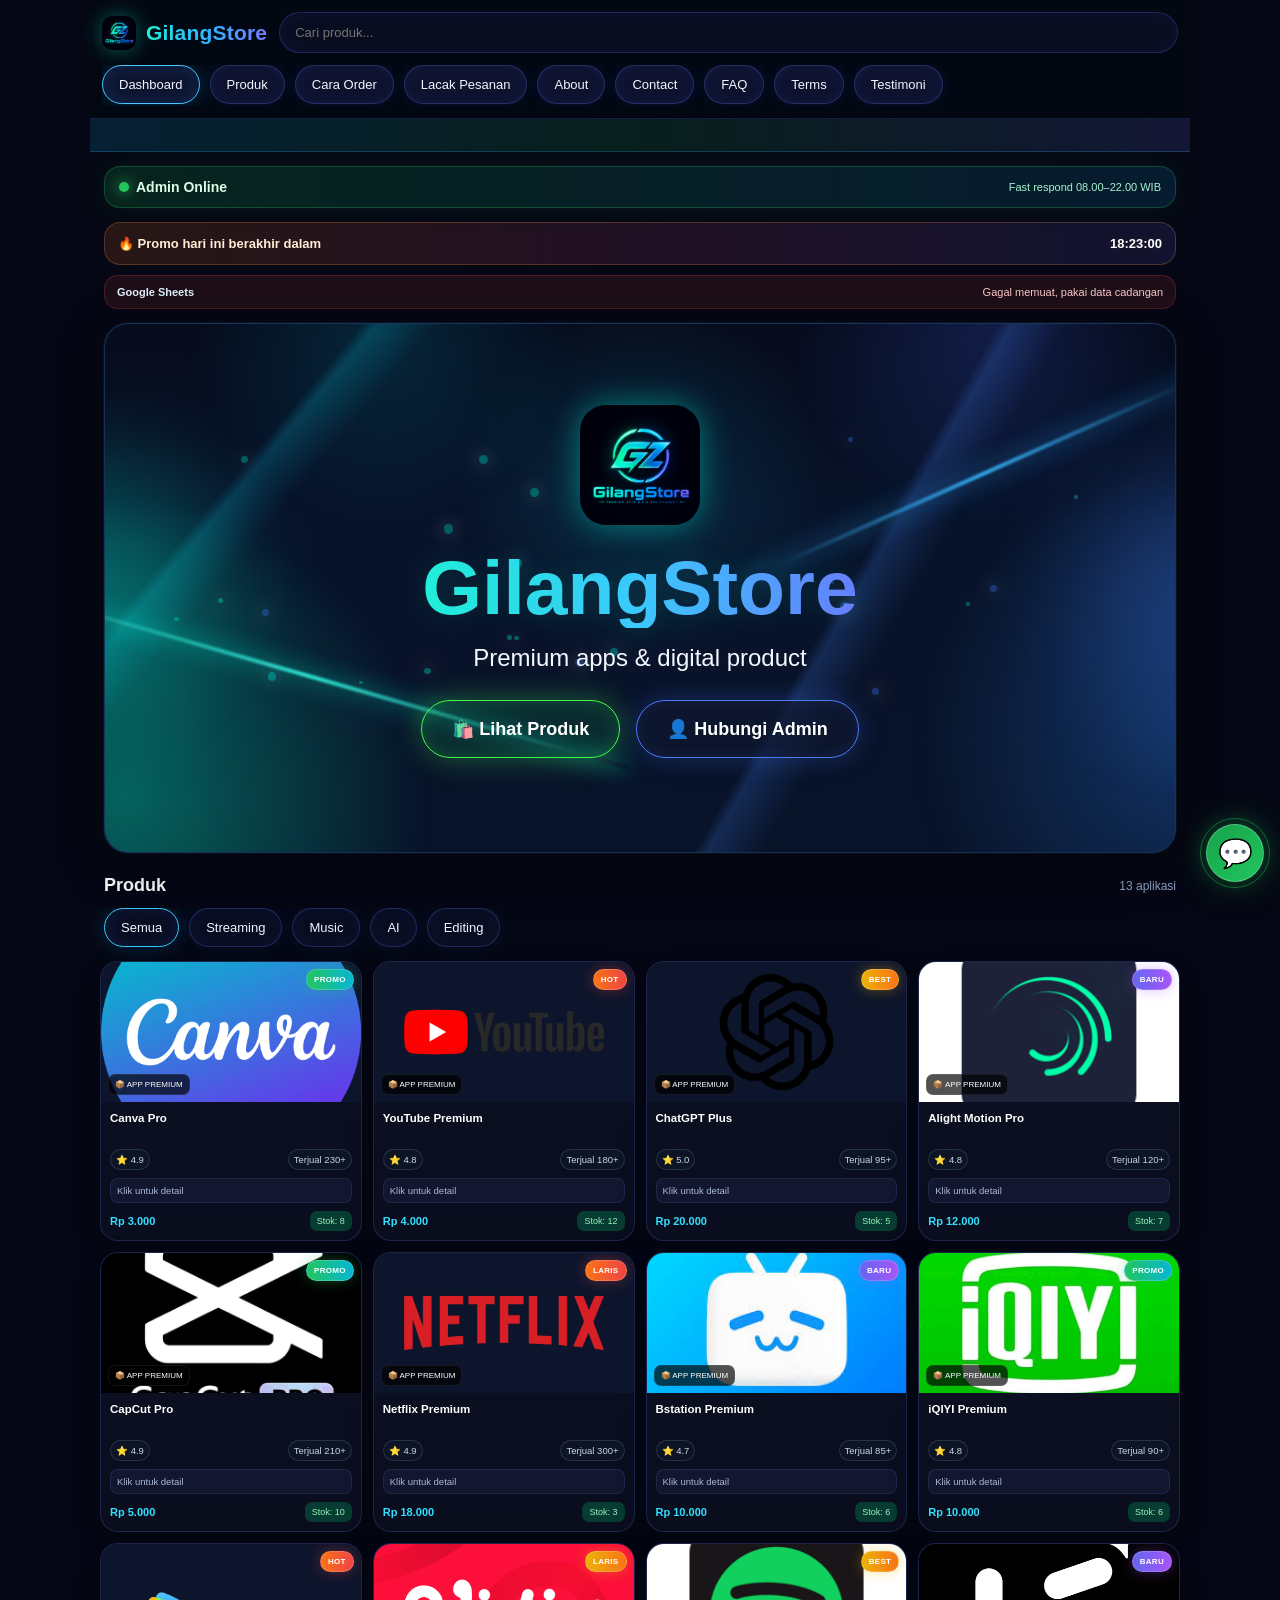
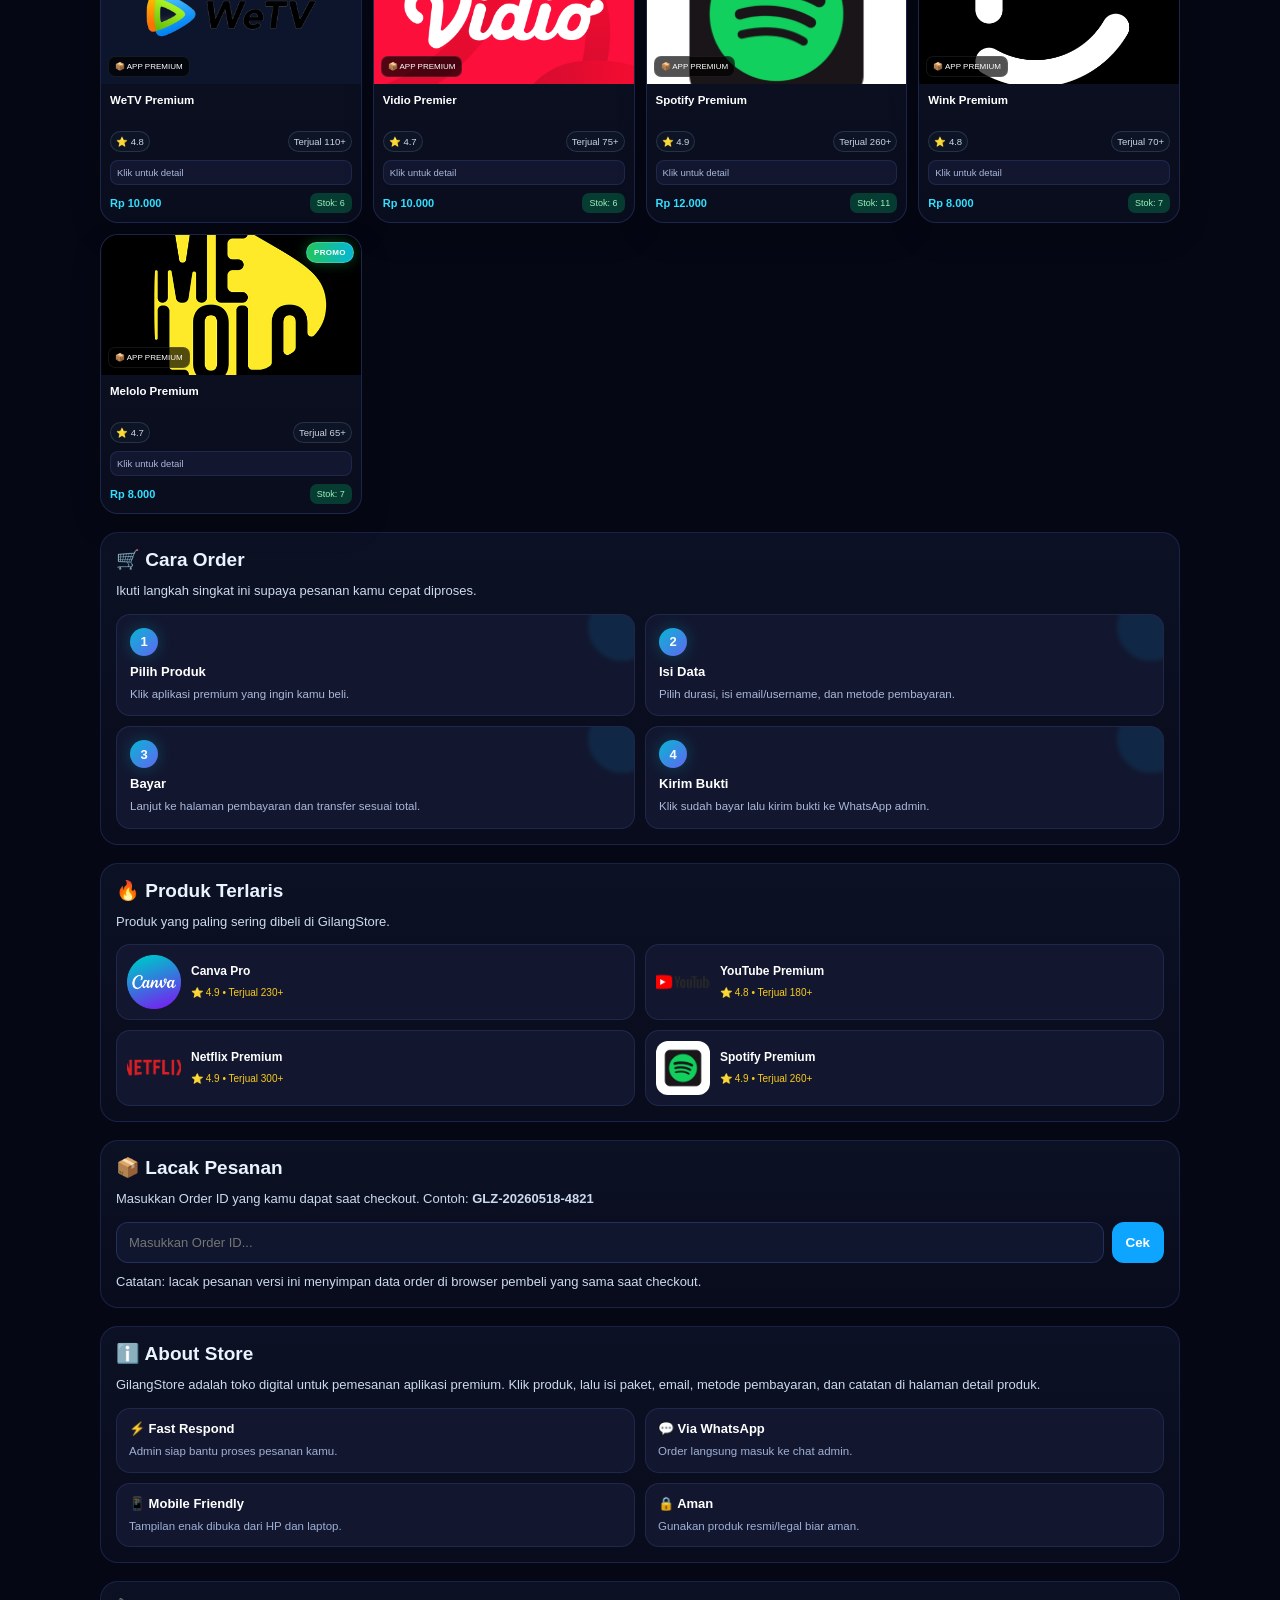
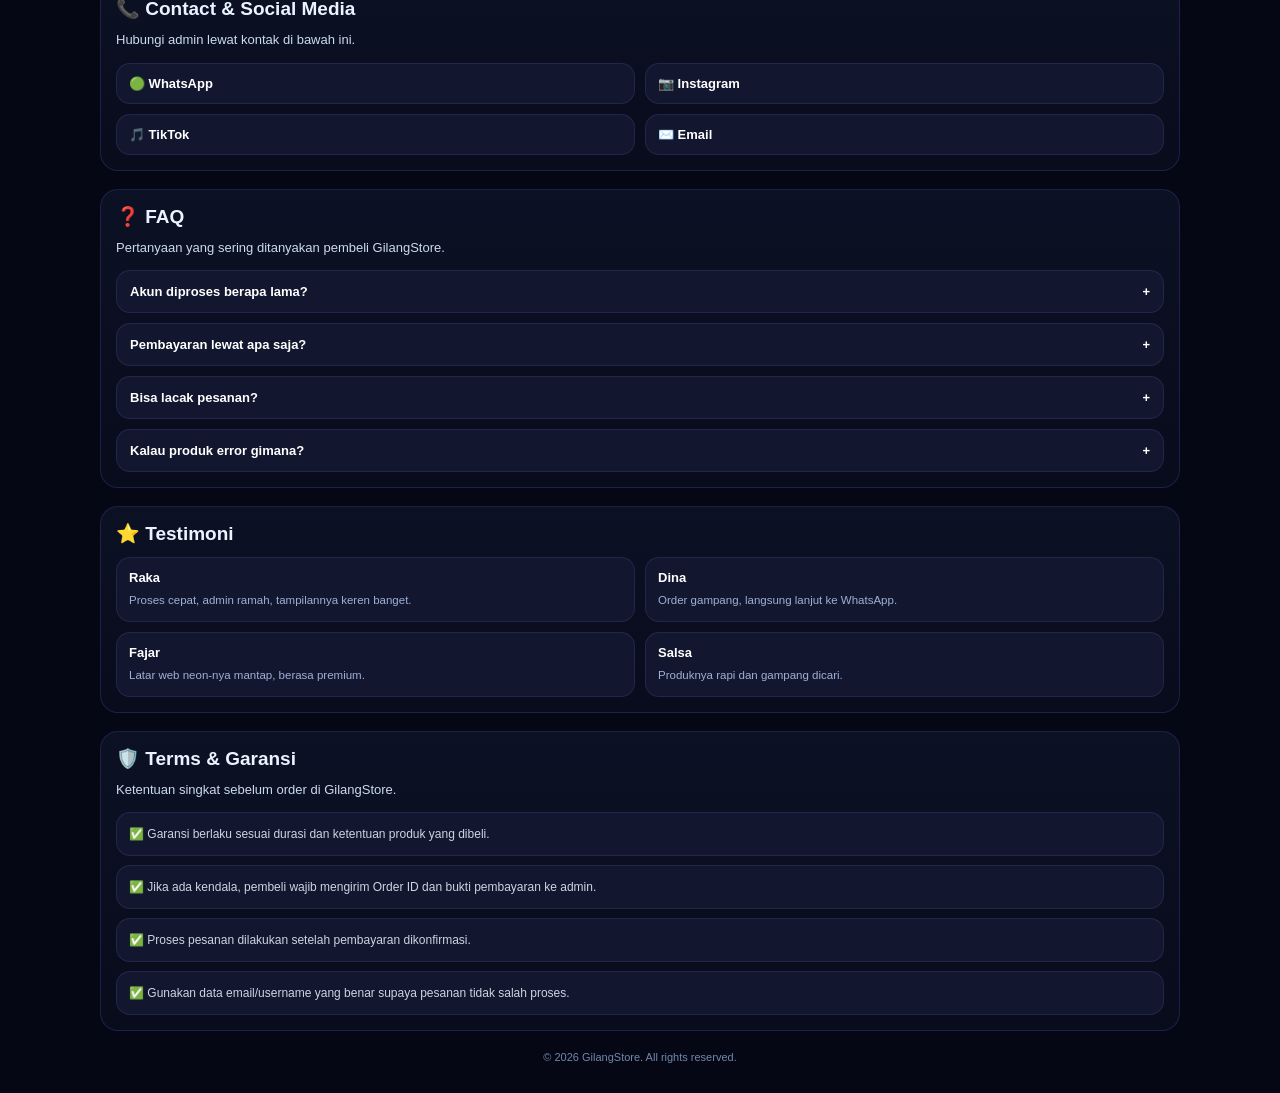
==== commit 95e41366: "Add files via upload" ====
--- a/index.html
+++ b/index.html
@@ -351,8 +351,1294 @@
     }
     .note{margin-top:9px;font-size:11px;color:#97abcf;line-height:1.45}
 
+
+    .payment-step{
+      display:grid;
+      grid-template-columns:1fr;
+      gap:14px;
+    }
+    .payment-box{
+      background:linear-gradient(180deg, rgba(12,17,37,.98), rgba(8,12,28,.98));
+      border:1px solid rgba(45,59,122,.45);
+      border-radius:18px;
+      padding:15px;
+    }
+    .payment-box h2{
+      font-size:22px;
+      margin-bottom:8px;
+      background:linear-gradient(90deg,#21efd8,#3ec6ff,#6b79ff);
+      -webkit-background-clip:text;
+      background-clip:text;
+      color:transparent;
+    }
+    .payment-code{
+      margin-top:10px;
+      background:#0d1528;
+      border:1px solid rgba(44,59,116,.48);
+      border-radius:14px;
+      padding:13px;
+      font-size:13px;
+      line-height:1.7;
+      color:#cfddf0;
+    }
+    .payment-code b{color:white}
+    .qris-box{
+      margin-top:12px;
+      background:white;
+      border-radius:16px;
+      padding:12px;
+      text-align:center;
+    }
+    .qris-box img{
+      width:100%;
+      max-width:260px;
+      border-radius:10px;
+    }
+    .pay-actions{
+      display:grid;
+      grid-template-columns:1fr;
+      gap:10px;
+      margin-top:13px;
+    }
+    .paid-btn,.admin-btn{
+      display:block;
+      text-align:center;
+      border:0;
+      border-radius:13px;
+      padding:13px;
+      font-weight:900;
+      font-size:14px;
+      cursor:pointer;
+    }
+    .paid-btn{
+      background:linear-gradient(90deg,#10b94f,#18df6e);
+      color:white;
+      box-shadow:0 0 25px rgba(22,220,93,.22);
+    }
+    .admin-btn{
+      background:#101a35;
+      color:white;
+      border:1px solid rgba(62,125,255,.55);
+    }
+    .success-box{
+      display:none;
+      margin-top:12px;
+      background:rgba(16,185,129,.12);
+      border:1px solid rgba(16,185,129,.38);
+      color:#bbf7d0;
+      border-radius:14px;
+      padding:12px;
+      font-size:13px;
+      line-height:1.55;
+    }
+
+
+    .sheet-status{
+      margin:10px 14px 0;
+      padding:10px 12px;
+      border-radius:14px;
+      background:rgba(14,165,233,.10);
+      border:1px solid rgba(56,189,248,.20);
+      color:#bfdbfe;
+      font-size:11px;
+      display:flex;
+      align-items:center;
+      justify-content:space-between;
+      gap:8px;
+    }
+    .sheet-status b{color:#e0f2fe}
+    .sheet-status.error{
+      background:rgba(239,68,68,.10);
+      border-color:rgba(239,68,68,.24);
+      color:#fecaca;
+    }
+
+    /* Loading screen */
+    #loader{
+      position:fixed;
+      inset:0;
+      z-index:9999;
+      background:
+        radial-gradient(circle at 50% 35%, rgba(0,229,212,.22), transparent 28%),
+        linear-gradient(180deg,#050814,#070b1f);
+      display:flex;
+      align-items:center;
+      justify-content:center;
+      transition:opacity .55s ease, visibility .55s ease;
+    }
+    #loader.hide{
+      opacity:0;
+      visibility:hidden;
+    }
+    .loader-card{
+      text-align:center;
+      padding:24px;
+      border-radius:24px;
+      border:1px solid rgba(0,229,212,.25);
+      background:rgba(10,15,34,.58);
+      box-shadow:0 0 40px rgba(0,229,212,.18), inset 0 0 25px rgba(59,130,246,.08);
+      animation:loaderPulse 1.7s ease-in-out infinite alternate;
+    }
+    .loader-card img{
+      width:86px;
+      height:86px;
+      object-fit:cover;
+      border-radius:22px;
+      filter:drop-shadow(0 0 18px rgba(0,229,212,.55));
+    }
+    .loader-card h1{
+      margin-top:12px;
+      font-size:26px;
+      background:linear-gradient(90deg,#21efd8,#38bdf8,#8b5cf6);
+      -webkit-background-clip:text;
+      background-clip:text;
+      color:transparent;
+      font-weight:900;
+    }
+    .loader-card p{
+      color:#cbd5e1;
+      font-size:12px;
+      margin-top:6px;
+      letter-spacing:1px;
+    }
+    .loader-line{
+      margin:14px auto 0;
+      width:150px;
+      height:5px;
+      border-radius:99px;
+      background:#111827;
+      overflow:hidden;
+    }
+    .loader-line span{
+      display:block;
+      width:45%;
+      height:100%;
+      border-radius:99px;
+      background:linear-gradient(90deg,#22c55e,#06b6d4,#6366f1);
+      animation:loaderMove 1s linear infinite;
+    }
+    @keyframes loaderPulse{
+      from{transform:scale(.98);box-shadow:0 0 28px rgba(0,229,212,.15)}
+      to{transform:scale(1.02);box-shadow:0 0 48px rgba(59,130,246,.26)}
+    }
+    @keyframes loaderMove{
+      from{transform:translateX(-110%)}
+      to{transform:translateX(260%)}
+    }
+
+    /* Running promo text */
+    .promo-marquee{
+      margin:0;
+      overflow:hidden;
+      white-space:nowrap;
+      background:linear-gradient(90deg,rgba(14,165,233,.15),rgba(34,197,94,.12),rgba(99,102,241,.15));
+      border-bottom:1px solid rgba(56,189,248,.22);
+      color:#e0f2fe;
+      font-size:12px;
+      font-weight:800;
+      padding:9px 0;
+    }
+    .promo-marquee span{
+      display:inline-block;
+      padding-left:100%;
+      animation:marqueeMove 18s linear infinite;
+    }
+    @keyframes marqueeMove{
+      from{transform:translateX(0)}
+      to{transform:translateX(-100%)}
+    }
+
+    /* Product badges */
+    .product-label{
+      position:absolute;
+      top:7px;
+      right:7px;
+      font-size:8px;
+      font-weight:900;
+      letter-spacing:.3px;
+      padding:5px 7px;
+      border-radius:999px;
+      color:white;
+      background:linear-gradient(90deg,#f97316,#ef4444);
+      box-shadow:0 0 14px rgba(249,115,22,.42);
+      border:1px solid rgba(255,255,255,.18);
+    }
+    .product-label.promo{background:linear-gradient(90deg,#22c55e,#06b6d4);box-shadow:0 0 14px rgba(34,197,94,.35)}
+    .product-label.new{background:linear-gradient(90deg,#6366f1,#a855f7);box-shadow:0 0 14px rgba(168,85,247,.35)}
+    .product-label.hot{background:linear-gradient(90deg,#f97316,#ef4444);box-shadow:0 0 14px rgba(239,68,68,.38)}
+    .product-label.best{background:linear-gradient(90deg,#eab308,#f97316);box-shadow:0 0 14px rgba(234,179,8,.38)}
+
+    /* Floating WhatsApp */
+    .floating-wa{
+      position:fixed;
+      right:16px;
+      bottom:18px;
+      z-index:200;
+      width:58px;
+      height:58px;
+      border-radius:50%;
+      display:flex;
+      align-items:center;
+      justify-content:center;
+      background:linear-gradient(135deg,#16a34a,#22c55e);
+      color:white;
+      font-size:28px;
+      box-shadow:0 0 28px rgba(34,197,94,.45), 0 12px 30px rgba(0,0,0,.35);
+      border:1px solid rgba(255,255,255,.25);
+      animation:waFloat 2.2s ease-in-out infinite;
+    }
+    .floating-wa::after{
+      content:"";
+      position:absolute;
+      inset:-7px;
+      border-radius:50%;
+      border:1px solid rgba(34,197,94,.45);
+      animation:waRing 1.8s ease-out infinite;
+    }
+    @keyframes waFloat{
+      0%,100%{transform:translateY(0)}
+      50%{transform:translateY(-6px)}
+    }
+    @keyframes waRing{
+      from{transform:scale(.75);opacity:.8}
+      to{transform:scale(1.35);opacity:0}
+    }
+
+    /* FAQ */
+    .faq-list{
+      display:grid;
+      gap:10px;
+      margin-top:12px;
+    }
+    .faq-item{
+      background:rgba(19,25,49,.95);
+      border:1px solid rgba(46,58,108,.48);
+      border-radius:14px;
+      overflow:hidden;
+    }
+    .faq-q{
+      width:100%;
+      text-align:left;
+      background:transparent;
+      color:white;
+      border:0;
+      padding:13px;
+      font-weight:800;
+      font-size:13px;
+      cursor:pointer;
+      display:flex;
+      justify-content:space-between;
+      gap:12px;
+      align-items:center;
+    }
+    .faq-a{
+      display:none;
+      padding:0 13px 13px;
+      color:#aab8d8;
+      font-size:12px;
+      line-height:1.55;
+    }
+    .faq-item.open .faq-a{
+      display:block;
+    }
+    .faq-item.open .faq-q span{
+      transform:rotate(45deg);
+    }
+
+
+
+    /* Fix layout detail mobile */
+    .detail-wrap{
+      align-items:start;
+    }
+    @media(max-width:699px){
+      .product-detail{
+        padding:10px 8px 0;
+      }
+      .detail-card{
+        border-radius:18px;
+      }
+      .detail-hero{
+        min-height:190px;
+      }
+      .recommend-grid{
+        grid-template-columns:repeat(3,1fr);
+      }
+      .recommend-item img{
+        height:58px;
+      }
+      .form-box{
+        padding:12px;
+      }
+      .summary div{
+        align-items:center;
+      }
+      .summary b{
+        max-width:58%;
+        word-break:break-word;
+      }
+    }
+
+    /* Custom plan buttons, pengganti dropdown bawaan HP */
+    .plan-options{
+      display:grid;
+      grid-template-columns:repeat(3,1fr);
+      gap:8px;
+    }
+    .plan-btn{
+      background:#0e152a;
+      border:1px solid rgba(56,73,145,.52);
+      color:#dbeafe;
+      padding:12px 8px;
+      border-radius:13px;
+      font-size:12px;
+      font-weight:900;
+      cursor:pointer;
+      text-align:center;
+      transition:.18s ease;
+    }
+    .plan-btn.active{
+      color:white;
+      border-color:#2dd4bf;
+      background:linear-gradient(135deg, rgba(20,184,166,.24), rgba(59,130,246,.15));
+      box-shadow:0 0 18px rgba(45,212,191,.18), inset 0 0 16px rgba(45,212,191,.09);
+    }
+    .plan-btn small{
+      display:block;
+      margin-top:4px;
+      font-size:10px;
+      color:#93c5fd;
+      font-weight:700;
+    }
+
+    /* Rekomendasi lebih kecil biar nggak makan tempat */
+    .recommend-grid{
+      margin-top:8px;
+    }
+    #recommendBox h3{
+      color:#e0f2fe;
+    }
+
+    /* Toast notification */
+    .toast{
+      position:fixed;
+      left:50%;
+      bottom:92px;
+      transform:translateX(-50%) translateY(20px);
+      z-index:9998;
+      background:rgba(8,13,29,.96);
+      color:#e0f2fe;
+      border:1px solid rgba(56,189,248,.38);
+      box-shadow:0 0 28px rgba(14,165,233,.25);
+      padding:12px 15px;
+      border-radius:999px;
+      font-size:13px;
+      font-weight:800;
+      opacity:0;
+      pointer-events:none;
+      transition:.25s ease;
+      white-space:nowrap;
+    }
+    .toast.show{
+      opacity:1;
+      transform:translateX(-50%) translateY(0);
+    }
+
+    /* Admin online */
+    .admin-status{
+      margin:14px 14px 0;
+      background:linear-gradient(90deg,rgba(22,163,74,.18),rgba(14,165,233,.13));
+      border:1px solid rgba(34,197,94,.28);
+      border-radius:16px;
+      padding:12px 14px;
+      display:flex;
+      align-items:center;
+      justify-content:space-between;
+      gap:10px;
+      box-shadow:0 0 24px rgba(34,197,94,.08);
+    }
+    .admin-status b{
+      font-size:14px;
+      color:#dcfce7;
+    }
+    .admin-status span{
+      font-size:11px;
+      color:#a7f3d0;
+      text-align:right;
+    }
+    .online-dot{
+      width:10px;
+      height:10px;
+      border-radius:50%;
+      background:#22c55e;
+      box-shadow:0 0 14px #22c55e;
+      display:inline-block;
+      margin-right:7px;
+      animation:onlinePulse 1.5s ease-in-out infinite alternate;
+    }
+    @keyframes onlinePulse{
+      from{opacity:.55;transform:scale(.9)}
+      to{opacity:1;transform:scale(1.18)}
+    }
+
+    /* Cara order */
+    .steps-grid{
+      display:grid;
+      grid-template-columns:repeat(2,1fr);
+      gap:10px;
+      margin-top:12px;
+    }
+    .step-card{
+      background:rgba(19,25,49,.95);
+      border:1px solid rgba(46,58,108,.48);
+      border-radius:14px;
+      padding:13px;
+      position:relative;
+      overflow:hidden;
+    }
+    .step-card::before{
+      content:"";
+      position:absolute;
+      right:-22px;
+      top:-22px;
+      width:68px;
+      height:68px;
+      border-radius:50%;
+      background:rgba(14,165,233,.12);
+      filter:blur(2px);
+    }
+    .step-num{
+      width:28px;
+      height:28px;
+      border-radius:50%;
+      display:flex;
+      align-items:center;
+      justify-content:center;
+      background:linear-gradient(135deg,#06b6d4,#6366f1);
+      font-size:13px;
+      font-weight:900;
+      margin-bottom:8px;
+      box-shadow:0 0 16px rgba(6,182,212,.28);
+    }
+    .step-card b{display:block;font-size:13px;margin-bottom:5px}
+    .step-card span{font-size:11.5px;color:#aab8d8;line-height:1.45}
+
+    /* Rating dan terjual */
+    .product-stats{
+      display:flex;
+      justify-content:space-between;
+      gap:6px;
+      margin-bottom:8px;
+      font-size:9.5px;
+      color:#cbd5e1;
+    }
+    .product-stats span{
+      background:rgba(15,23,42,.75);
+      border:1px solid rgba(51,65,85,.7);
+      padding:4px 5px;
+      border-radius:999px;
+      white-space:nowrap;
+    }
+
+    /* Benefit / garansi */
+    .benefit-list{
+      display:grid;
+      gap:8px;
+      margin-top:12px;
+    }
+    .benefit-list div{
+      background:rgba(15,23,42,.72);
+      border:1px solid rgba(51,65,85,.72);
+      padding:10px;
+      border-radius:12px;
+      font-size:12px;
+      color:#dbeafe;
+    }
+
+    /* Copy buttons */
+    .copy-mini{
+      border:0;
+      background:rgba(14,165,233,.16);
+      border:1px solid rgba(56,189,248,.35);
+      color:#e0f2fe;
+      padding:7px 9px;
+      border-radius:999px;
+      font-size:11px;
+      font-weight:800;
+      cursor:pointer;
+      margin-left:6px;
+      white-space:nowrap;
+    }
+    .payment-copy-row{
+      display:flex;
+      gap:8px;
+      align-items:center;
+      justify-content:space-between;
+      margin-top:10px;
+      background:rgba(15,23,42,.72);
+      border:1px solid rgba(51,65,85,.72);
+      padding:10px;
+      border-radius:12px;
+      font-size:12px;
+      color:#dbeafe;
+    }
+
+    /* Countdown */
+    .countdown-box{
+      margin:14px 14px 0;
+      border-radius:16px;
+      padding:13px;
+      background:linear-gradient(90deg,rgba(249,115,22,.14),rgba(236,72,153,.12),rgba(99,102,241,.13));
+      border:1px solid rgba(251,146,60,.25);
+      display:flex;
+      align-items:center;
+      justify-content:space-between;
+      gap:10px;
+    }
+    .countdown-box b{
+      font-size:13px;
+      color:#ffedd5;
+    }
+    .countdown-box span{
+      font-size:13px;
+      color:white;
+      font-weight:900;
+      text-shadow:0 0 14px rgba(251,146,60,.22);
+    }
+
+    /* Produk terlaris */
+    .best-seller-row{
+      display:grid;
+      grid-template-columns:repeat(2,1fr);
+      gap:10px;
+      margin-top:12px;
+    }
+    .best-card{
+      display:flex;
+      gap:10px;
+      align-items:center;
+      background:rgba(19,25,49,.95);
+      border:1px solid rgba(46,58,108,.48);
+      border-radius:14px;
+      padding:10px;
+      cursor:pointer;
+    }
+    .best-card img{
+      width:54px;
+      height:54px;
+      border-radius:12px;
+      object-fit:cover;
+    }
+    .best-card b{
+      display:block;
+      font-size:12px;
+      margin-bottom:4px;
+    }
+    .best-card span{
+      color:#facc15;
+      font-size:10px;
+    }
+
+    /* Rekomendasi */
+    .recommend-grid{
+      display:grid;
+      grid-template-columns:repeat(3,1fr);
+      gap:8px;
+      margin-top:12px;
+    }
+    .recommend-item{
+      background:rgba(15,23,42,.78);
+      border:1px solid rgba(51,65,85,.72);
+      border-radius:12px;
+      overflow:hidden;
+      cursor:pointer;
+    }
+    .recommend-item img{
+      width:100%;
+      height:62px;
+      object-fit:cover;
+    }
+    .recommend-item b{
+      display:block;
+      padding:7px;
+      font-size:10px;
+      line-height:1.2;
+    }
+
+    /* Share button */
+    .share-btn{
+      display:block;
+      text-align:center;
+      margin-top:10px;
+      background:#101a35;
+      color:white;
+      border:1px solid rgba(62,125,255,.55);
+      padding:12px;
+      border-radius:12px;
+      font-weight:900;
+      font-size:13px;
+      cursor:pointer;
+    }
+
+    /* Terms */
+    .terms-list{
+      display:grid;
+      gap:9px;
+      margin-top:12px;
+    }
+    .terms-list div{
+      background:rgba(19,25,49,.95);
+      border:1px solid rgba(46,58,108,.48);
+      border-radius:14px;
+      padding:12px;
+      font-size:12px;
+      color:#cbd5e1;
+      line-height:1.5;
+    }
+
+    /* Bottom navigation HP */
+    .bottom-nav{
+      position:fixed;
+      left:10px;
+      right:10px;
+      bottom:10px;
+      z-index:190;
+      display:none;
+      grid-template-columns:repeat(4,1fr);
+      gap:6px;
+      background:rgba(5,8,20,.82);
+      backdrop-filter:blur(14px);
+      border:1px solid rgba(56,189,248,.24);
+      border-radius:20px;
+      padding:7px;
+      box-shadow:0 0 28px rgba(14,165,233,.16);
+    }
+    .bottom-nav a{
+      color:#dbeafe;
+      text-align:center;
+      font-size:10px;
+      font-weight:800;
+      padding:7px 4px;
+      border-radius:14px;
+    }
+    .bottom-nav a:hover{
+      background:rgba(14,165,233,.16);
+    }
+    @media(max-width:699px){
+      body{padding-bottom:90px}
+      .bottom-nav{display:grid}
+      .floating-wa{bottom:88px}
+      .steps-grid{grid-template-columns:1fr}
+      .best-seller-row{grid-template-columns:1fr}
+    }
+
+    @media(min-width:700px){
+      .payment-step{grid-template-columns:1fr 1fr}
+    }
+
     footer{
       text-align:center;color:#7287ac;font-size:11px;padding:20px 10px 0;
+    }
+
+
+
+    .sheet-status{
+      margin:10px 14px 0;
+      padding:10px 12px;
+      border-radius:14px;
+      background:rgba(14,165,233,.10);
+      border:1px solid rgba(56,189,248,.20);
+      color:#bfdbfe;
+      font-size:11px;
+      display:flex;
+      align-items:center;
+      justify-content:space-between;
+      gap:8px;
+    }
+    .sheet-status b{color:#e0f2fe}
+    .sheet-status.error{
+      background:rgba(239,68,68,.10);
+      border-color:rgba(239,68,68,.24);
+      color:#fecaca;
+    }
+
+    /* Loading screen */
+    #loader{
+      position:fixed;
+      inset:0;
+      z-index:9999;
+      background:
+        radial-gradient(circle at 50% 35%, rgba(0,229,212,.22), transparent 28%),
+        linear-gradient(180deg,#050814,#070b1f);
+      display:flex;
+      align-items:center;
+      justify-content:center;
+      transition:opacity .55s ease, visibility .55s ease;
+    }
+    #loader.hide{
+      opacity:0;
+      visibility:hidden;
+    }
+    .loader-card{
+      text-align:center;
+      padding:24px;
+      border-radius:24px;
+      border:1px solid rgba(0,229,212,.25);
+      background:rgba(10,15,34,.58);
+      box-shadow:0 0 40px rgba(0,229,212,.18), inset 0 0 25px rgba(59,130,246,.08);
+      animation:loaderPulse 1.7s ease-in-out infinite alternate;
+    }
+    .loader-card img{
+      width:86px;
+      height:86px;
+      object-fit:cover;
+      border-radius:22px;
+      filter:drop-shadow(0 0 18px rgba(0,229,212,.55));
+    }
+    .loader-card h1{
+      margin-top:12px;
+      font-size:26px;
+      background:linear-gradient(90deg,#21efd8,#38bdf8,#8b5cf6);
+      -webkit-background-clip:text;
+      background-clip:text;
+      color:transparent;
+      font-weight:900;
+    }
+    .loader-card p{
+      color:#cbd5e1;
+      font-size:12px;
+      margin-top:6px;
+      letter-spacing:1px;
+    }
+    .loader-line{
+      margin:14px auto 0;
+      width:150px;
+      height:5px;
+      border-radius:99px;
+      background:#111827;
+      overflow:hidden;
+    }
+    .loader-line span{
+      display:block;
+      width:45%;
+      height:100%;
+      border-radius:99px;
+      background:linear-gradient(90deg,#22c55e,#06b6d4,#6366f1);
+      animation:loaderMove 1s linear infinite;
+    }
+    @keyframes loaderPulse{
+      from{transform:scale(.98);box-shadow:0 0 28px rgba(0,229,212,.15)}
+      to{transform:scale(1.02);box-shadow:0 0 48px rgba(59,130,246,.26)}
+    }
+    @keyframes loaderMove{
+      from{transform:translateX(-110%)}
+      to{transform:translateX(260%)}
+    }
+
+    /* Running promo text */
+    .promo-marquee{
+      margin:0;
+      overflow:hidden;
+      white-space:nowrap;
+      background:linear-gradient(90deg,rgba(14,165,233,.15),rgba(34,197,94,.12),rgba(99,102,241,.15));
+      border-bottom:1px solid rgba(56,189,248,.22);
+      color:#e0f2fe;
+      font-size:12px;
+      font-weight:800;
+      padding:9px 0;
+    }
+    .promo-marquee span{
+      display:inline-block;
+      padding-left:100%;
+      animation:marqueeMove 18s linear infinite;
+    }
+    @keyframes marqueeMove{
+      from{transform:translateX(0)}
+      to{transform:translateX(-100%)}
+    }
+
+    /* Product badges */
+    .product-label{
+      position:absolute;
+      top:7px;
+      right:7px;
+      font-size:8px;
+      font-weight:900;
+      letter-spacing:.3px;
+      padding:5px 7px;
+      border-radius:999px;
+      color:white;
+      background:linear-gradient(90deg,#f97316,#ef4444);
+      box-shadow:0 0 14px rgba(249,115,22,.42);
+      border:1px solid rgba(255,255,255,.18);
+    }
+    .product-label.promo{background:linear-gradient(90deg,#22c55e,#06b6d4);box-shadow:0 0 14px rgba(34,197,94,.35)}
+    .product-label.new{background:linear-gradient(90deg,#6366f1,#a855f7);box-shadow:0 0 14px rgba(168,85,247,.35)}
+    .product-label.hot{background:linear-gradient(90deg,#f97316,#ef4444);box-shadow:0 0 14px rgba(239,68,68,.38)}
+    .product-label.best{background:linear-gradient(90deg,#eab308,#f97316);box-shadow:0 0 14px rgba(234,179,8,.38)}
+
+    /* Floating WhatsApp */
+    .floating-wa{
+      position:fixed;
+      right:16px;
+      bottom:18px;
+      z-index:200;
+      width:58px;
+      height:58px;
+      border-radius:50%;
+      display:flex;
+      align-items:center;
+      justify-content:center;
+      background:linear-gradient(135deg,#16a34a,#22c55e);
+      color:white;
+      font-size:28px;
+      box-shadow:0 0 28px rgba(34,197,94,.45), 0 12px 30px rgba(0,0,0,.35);
+      border:1px solid rgba(255,255,255,.25);
+      animation:waFloat 2.2s ease-in-out infinite;
+    }
+    .floating-wa::after{
+      content:"";
+      position:absolute;
+      inset:-7px;
+      border-radius:50%;
+      border:1px solid rgba(34,197,94,.45);
+      animation:waRing 1.8s ease-out infinite;
+    }
+    @keyframes waFloat{
+      0%,100%{transform:translateY(0)}
+      50%{transform:translateY(-6px)}
+    }
+    @keyframes waRing{
+      from{transform:scale(.75);opacity:.8}
+      to{transform:scale(1.35);opacity:0}
+    }
+
+    /* FAQ */
+    .faq-list{
+      display:grid;
+      gap:10px;
+      margin-top:12px;
+    }
+    .faq-item{
+      background:rgba(19,25,49,.95);
+      border:1px solid rgba(46,58,108,.48);
+      border-radius:14px;
+      overflow:hidden;
+    }
+    .faq-q{
+      width:100%;
+      text-align:left;
+      background:transparent;
+      color:white;
+      border:0;
+      padding:13px;
+      font-weight:800;
+      font-size:13px;
+      cursor:pointer;
+      display:flex;
+      justify-content:space-between;
+      gap:12px;
+      align-items:center;
+    }
+    .faq-a{
+      display:none;
+      padding:0 13px 13px;
+      color:#aab8d8;
+      font-size:12px;
+      line-height:1.55;
+    }
+    .faq-item.open .faq-a{
+      display:block;
+    }
+    .faq-item.open .faq-q span{
+      transform:rotate(45deg);
+    }
+
+
+
+    /* Fix layout detail mobile */
+    .detail-wrap{
+      align-items:start;
+    }
+    @media(max-width:699px){
+      .product-detail{
+        padding:10px 8px 0;
+      }
+      .detail-card{
+        border-radius:18px;
+      }
+      .detail-hero{
+        min-height:190px;
+      }
+      .recommend-grid{
+        grid-template-columns:repeat(3,1fr);
+      }
+      .recommend-item img{
+        height:58px;
+      }
+      .form-box{
+        padding:12px;
+      }
+      .summary div{
+        align-items:center;
+      }
+      .summary b{
+        max-width:58%;
+        word-break:break-word;
+      }
+    }
+
+    /* Custom plan buttons, pengganti dropdown bawaan HP */
+    .plan-options{
+      display:grid;
+      grid-template-columns:repeat(3,1fr);
+      gap:8px;
+    }
+    .plan-btn{
+      background:#0e152a;
+      border:1px solid rgba(56,73,145,.52);
+      color:#dbeafe;
+      padding:12px 8px;
+      border-radius:13px;
+      font-size:12px;
+      font-weight:900;
+      cursor:pointer;
+      text-align:center;
+      transition:.18s ease;
+    }
+    .plan-btn.active{
+      color:white;
+      border-color:#2dd4bf;
+      background:linear-gradient(135deg, rgba(20,184,166,.24), rgba(59,130,246,.15));
+      box-shadow:0 0 18px rgba(45,212,191,.18), inset 0 0 16px rgba(45,212,191,.09);
+    }
+    .plan-btn small{
+      display:block;
+      margin-top:4px;
+      font-size:10px;
+      color:#93c5fd;
+      font-weight:700;
+    }
+
+    /* Rekomendasi lebih kecil biar nggak makan tempat */
+    .recommend-grid{
+      margin-top:8px;
+    }
+    #recommendBox h3{
+      color:#e0f2fe;
+    }
+
+    /* Toast notification */
+    .toast{
+      position:fixed;
+      left:50%;
+      bottom:92px;
+      transform:translateX(-50%) translateY(20px);
+      z-index:9998;
+      background:rgba(8,13,29,.96);
+      color:#e0f2fe;
+      border:1px solid rgba(56,189,248,.38);
+      box-shadow:0 0 28px rgba(14,165,233,.25);
+      padding:12px 15px;
+      border-radius:999px;
+      font-size:13px;
+      font-weight:800;
+      opacity:0;
+      pointer-events:none;
+      transition:.25s ease;
+      white-space:nowrap;
+    }
+    .toast.show{
+      opacity:1;
+      transform:translateX(-50%) translateY(0);
+    }
+
+    /* Admin online */
+    .admin-status{
+      margin:14px 14px 0;
+      background:linear-gradient(90deg,rgba(22,163,74,.18),rgba(14,165,233,.13));
+      border:1px solid rgba(34,197,94,.28);
+      border-radius:16px;
+      padding:12px 14px;
+      display:flex;
+      align-items:center;
+      justify-content:space-between;
+      gap:10px;
+      box-shadow:0 0 24px rgba(34,197,94,.08);
+    }
+    .admin-status b{
+      font-size:14px;
+      color:#dcfce7;
+    }
+    .admin-status span{
+      font-size:11px;
+      color:#a7f3d0;
+      text-align:right;
+    }
+    .online-dot{
+      width:10px;
+      height:10px;
+      border-radius:50%;
+      background:#22c55e;
+      box-shadow:0 0 14px #22c55e;
+      display:inline-block;
+      margin-right:7px;
+      animation:onlinePulse 1.5s ease-in-out infinite alternate;
+    }
+    @keyframes onlinePulse{
+      from{opacity:.55;transform:scale(.9)}
+      to{opacity:1;transform:scale(1.18)}
+    }
+
+    /* Cara order */
+    .steps-grid{
+      display:grid;
+      grid-template-columns:repeat(2,1fr);
+      gap:10px;
+      margin-top:12px;
+    }
+    .step-card{
+      background:rgba(19,25,49,.95);
+      border:1px solid rgba(46,58,108,.48);
+      border-radius:14px;
+      padding:13px;
+      position:relative;
+      overflow:hidden;
+    }
+    .step-card::before{
+      content:"";
+      position:absolute;
+      right:-22px;
+      top:-22px;
+      width:68px;
+      height:68px;
+      border-radius:50%;
+      background:rgba(14,165,233,.12);
+      filter:blur(2px);
+    }
+    .step-num{
+      width:28px;
+      height:28px;
+      border-radius:50%;
+      display:flex;
+      align-items:center;
+      justify-content:center;
+      background:linear-gradient(135deg,#06b6d4,#6366f1);
+      font-size:13px;
+      font-weight:900;
+      margin-bottom:8px;
+      box-shadow:0 0 16px rgba(6,182,212,.28);
+    }
+    .step-card b{display:block;font-size:13px;margin-bottom:5px}
+    .step-card span{font-size:11.5px;color:#aab8d8;line-height:1.45}
+
+    /* Rating dan terjual */
+    .product-stats{
+      display:flex;
+      justify-content:space-between;
+      gap:6px;
+      margin-bottom:8px;
+      font-size:9.5px;
+      color:#cbd5e1;
+    }
+    .product-stats span{
+      background:rgba(15,23,42,.75);
+      border:1px solid rgba(51,65,85,.7);
+      padding:4px 5px;
+      border-radius:999px;
+      white-space:nowrap;
+    }
+
+    /* Benefit / garansi */
+    .benefit-list{
+      display:grid;
+      gap:8px;
+      margin-top:12px;
+    }
+    .benefit-list div{
+      background:rgba(15,23,42,.72);
+      border:1px solid rgba(51,65,85,.72);
+      padding:10px;
+      border-radius:12px;
+      font-size:12px;
+      color:#dbeafe;
+    }
+
+    /* Copy buttons */
+    .copy-mini{
+      border:0;
+      background:rgba(14,165,233,.16);
+      border:1px solid rgba(56,189,248,.35);
+      color:#e0f2fe;
+      padding:7px 9px;
+      border-radius:999px;
+      font-size:11px;
+      font-weight:800;
+      cursor:pointer;
+      margin-left:6px;
+      white-space:nowrap;
+    }
+    .payment-copy-row{
+      display:flex;
+      gap:8px;
+      align-items:center;
+      justify-content:space-between;
+      margin-top:10px;
+      background:rgba(15,23,42,.72);
+      border:1px solid rgba(51,65,85,.72);
+      padding:10px;
+      border-radius:12px;
+      font-size:12px;
+      color:#dbeafe;
+    }
+
+    /* Countdown */
+    .countdown-box{
+      margin:14px 14px 0;
+      border-radius:16px;
+      padding:13px;
+      background:linear-gradient(90deg,rgba(249,115,22,.14),rgba(236,72,153,.12),rgba(99,102,241,.13));
+      border:1px solid rgba(251,146,60,.25);
+      display:flex;
+      align-items:center;
+      justify-content:space-between;
+      gap:10px;
+    }
+    .countdown-box b{
+      font-size:13px;
+      color:#ffedd5;
+    }
+    .countdown-box span{
+      font-size:13px;
+      color:white;
+      font-weight:900;
+      text-shadow:0 0 14px rgba(251,146,60,.22);
+    }
+
+    /* Produk terlaris */
+    .best-seller-row{
+      display:grid;
+      grid-template-columns:repeat(2,1fr);
+      gap:10px;
+      margin-top:12px;
+    }
+    .best-card{
+      display:flex;
+      gap:10px;
+      align-items:center;
+      background:rgba(19,25,49,.95);
+      border:1px solid rgba(46,58,108,.48);
+      border-radius:14px;
+      padding:10px;
+      cursor:pointer;
+    }
+    .best-card img{
+      width:54px;
+      height:54px;
+      border-radius:12px;
+      object-fit:cover;
+    }
+    .best-card b{
+      display:block;
+      font-size:12px;
+      margin-bottom:4px;
+    }
+    .best-card span{
+      color:#facc15;
+      font-size:10px;
+    }
+
+    /* Rekomendasi */
+    .recommend-grid{
+      display:grid;
+      grid-template-columns:repeat(3,1fr);
+      gap:8px;
+      margin-top:12px;
+    }
+    .recommend-item{
+      background:rgba(15,23,42,.78);
+      border:1px solid rgba(51,65,85,.72);
+      border-radius:12px;
+      overflow:hidden;
+      cursor:pointer;
+    }
+    .recommend-item img{
+      width:100%;
+      height:62px;
+      object-fit:cover;
+    }
+    .recommend-item b{
+      display:block;
+      padding:7px;
+      font-size:10px;
+      line-height:1.2;
+    }
+
+    /* Share button */
+    .share-btn{
+      display:block;
+      text-align:center;
+      margin-top:10px;
+      background:#101a35;
+      color:white;
+      border:1px solid rgba(62,125,255,.55);
+      padding:12px;
+      border-radius:12px;
+      font-weight:900;
+      font-size:13px;
+      cursor:pointer;
+    }
+
+    /* Terms */
+    .terms-list{
+      display:grid;
+      gap:9px;
+      margin-top:12px;
+    }
+    .terms-list div{
+      background:rgba(19,25,49,.95);
+      border:1px solid rgba(46,58,108,.48);
+      border-radius:14px;
+      padding:12px;
+      font-size:12px;
+      color:#cbd5e1;
+      line-height:1.5;
+    }
+
+    /* Bottom navigation HP */
+    .bottom-nav{
+      position:fixed;
+      left:10px;
+      right:10px;
+      bottom:10px;
+      z-index:190;
+      display:none;
+      grid-template-columns:repeat(4,1fr);
+      gap:6px;
+      background:rgba(5,8,20,.82);
+      backdrop-filter:blur(14px);
+      border:1px solid rgba(56,189,248,.24);
+      border-radius:20px;
+      padding:7px;
+      box-shadow:0 0 28px rgba(14,165,233,.16);
+    }
+    .bottom-nav a{
+      color:#dbeafe;
+      text-align:center;
+      font-size:10px;
+      font-weight:800;
+      padding:7px 4px;
+      border-radius:14px;
+    }
+    .bottom-nav a:hover{
+      background:rgba(14,165,233,.16);
+    }
+    @media(max-width:699px){
+      body{padding-bottom:90px}
+      .bottom-nav{display:grid}
+      .floating-wa{bottom:88px}
+      .steps-grid{grid-template-columns:1fr}
+      .best-seller-row{grid-template-columns:1fr}
     }
 
     @media(min-width:700px){
@@ -400,10 +1686,18 @@
   </style>
 </head>
 <body>
+  <div id="loader">
+    <div class="loader-card">
+      <img src="gilz.png" alt="GilangStore" onerror="this.style.display='none'">
+      <h1>GilangStore</h1>
+      <p>PREMIUM APPS & DIGITAL PRODUCT</p>
+      <div class="loader-line"><span></span></div>
+    </div>
+  </div>
   <header>
     <div class="topbar">
       <div class="brand" onclick="showHome()">
-        <img src="gilz.png" alt="Logo GilangStore" class="brand-logo">
+        <img src="gilz.png" alt="Logo GilangStore" class="brand-logo" onerror="this.style.display='none'">
         <span class="brand-text">GilangStore</span>
       </div>
       <input class="search" id="search" type="text" placeholder="Cari produk..." />
@@ -411,14 +1705,35 @@
     <nav class="nav">
       <a onclick="showHome()" class="active">Dashboard</a>
       <a onclick="showHome('produk')">Produk</a>
+      <a onclick="showHome('cara-order')">Cara Order</a>
       <a onclick="showHome('lacak')">Lacak Pesanan</a>
       <a onclick="showHome('about')">About</a>
       <a onclick="showHome('contact')">Contact</a>
+      <a onclick="showHome('faq')">FAQ</a>
+      <a onclick="showHome('terms')">Terms</a>
       <a onclick="showHome('testimoni')">Testimoni</a>
     </nav>
   </header>
+  <div class="promo-marquee">
+    <span>🔥 Promo Premium Apps mulai Rp3.000 • ⚡ Fast Respond • ✅ Garansi Aktif • 💳 DANA / GoPay / OVO / QRIS • 📦 Order ID otomatis • </span>
+  </div>
+
 
   <div id="homePage" class="page active">
+    <div class="admin-status">
+      <b><span class="online-dot"></span>Admin Online</b>
+      <span>Fast respond 08.00–22.00 WIB</span>
+    </div>
+
+    <div class="countdown-box">
+      <b id="promoTitle">🔥 Promo hari ini berakhir dalam</b>
+      <span id="countdownTimer">00:00:00</span>
+    </div>
+
+    <div class="sheet-status" id="sheetStatus">
+      <b>Google Sheets</b>
+      <span>Memuat data...</span>
+    </div>
     <section class="hero" id="home">
       <div class="hero-bg"></div>
       <div class="hero-side-glow"></div>
@@ -427,7 +1742,7 @@
       <div class="hero-particles" id="heroParticles"></div>
 
       <div class="hero-content">
-        <img src="gilz.png" alt="Logo GilangStore" class="hero-center-logo">
+        <img src="gilz.png" alt="Logo GilangStore" class="hero-center-logo" onerror="this.style.display='none'">
         <h1>GilangStore</h1>
         <p>Premium apps & digital product</p>
 
@@ -453,6 +1768,24 @@
       </div>
 
       <main class="grid" id="productGrid"></main>
+    </section>
+
+
+    <section class="content-section" id="cara-order">
+      <h2>🛒 Cara Order</h2>
+      <p>Ikuti langkah singkat ini supaya pesanan kamu cepat diproses.</p>
+      <div class="steps-grid">
+        <div class="step-card"><div class="step-num">1</div><b>Pilih Produk</b><span>Klik aplikasi premium yang ingin kamu beli.</span></div>
+        <div class="step-card"><div class="step-num">2</div><b>Isi Data</b><span>Pilih durasi, isi email/username, dan metode pembayaran.</span></div>
+        <div class="step-card"><div class="step-num">3</div><b>Bayar</b><span>Lanjut ke halaman pembayaran dan transfer sesuai total.</span></div>
+        <div class="step-card"><div class="step-num">4</div><b>Kirim Bukti</b><span>Klik sudah bayar lalu kirim bukti ke WhatsApp admin.</span></div>
+      </div>
+    </section>
+
+    <section class="content-section" id="terlaris">
+      <h2>🔥 Produk Terlaris</h2>
+      <p>Produk yang paling sering dibeli di GilangStore.</p>
+      <div class="best-seller-row" id="bestSellerRow"></div>
     </section>
 
     <section class="content-section" id="lacak">
@@ -483,8 +1816,32 @@
       <div class="socials">
         <a id="waLink" href="#" target="_blank">🟢 WhatsApp</a>
         <a href="https://instagram.com/gilangrmndn.1" target="_blank">📷 Instagram</a>
-        <a href="https://tiktok.com/@snevilz_2" target="_blank">🎵 TikTok</a>
+        <a href="https://www.tiktok.com/@snevilz_2?_r=1&_t=ZS-96SrTBfPVxZ" target="_blank">🎵 TikTok</a>
         <a href="mailto:gilangx288@gmail.com">✉️ Email</a>
+      </div>
+    </section>
+
+
+    <section class="content-section" id="faq">
+      <h2>❓ FAQ</h2>
+      <p>Pertanyaan yang sering ditanyakan pembeli GilangStore.</p>
+      <div class="faq-list">
+        <div class="faq-item">
+          <button class="faq-q" onclick="toggleFaq(this)">Akun diproses berapa lama? <span>+</span></button>
+          <div class="faq-a">Biasanya diproses setelah pembayaran dikonfirmasi admin. Waktu proses tergantung antrean dan stok produk.</div>
+        </div>
+        <div class="faq-item">
+          <button class="faq-q" onclick="toggleFaq(this)">Pembayaran lewat apa saja? <span>+</span></button>
+          <div class="faq-a">Bisa lewat DANA, GoPay, OVO, dan QRIS. Setelah bayar, klik “Saya Sudah Bayar” lalu kirim bukti transfer ke WhatsApp admin.</div>
+        </div>
+        <div class="faq-item">
+          <button class="faq-q" onclick="toggleFaq(this)">Bisa lacak pesanan? <span>+</span></button>
+          <div class="faq-a">Bisa. Gunakan Order ID yang muncul saat checkout, lalu masukkan di menu Lacak Pesanan.</div>
+        </div>
+        <div class="faq-item">
+          <button class="faq-q" onclick="toggleFaq(this)">Kalau produk error gimana? <span>+</span></button>
+          <div class="faq-a">Hubungi admin lewat WhatsApp dan kirim Order ID beserta bukti kendalanya agar bisa dibantu.</div>
+        </div>
       </div>
     </section>
 
@@ -497,6 +1854,18 @@
         <div class="mini-card"><b>Salsa</b><span>Produknya rapi dan gampang dicari.</span></div>
       </div>
     </section>
+
+    <section class="content-section" id="terms">
+      <h2>🛡️ Terms & Garansi</h2>
+      <p>Ketentuan singkat sebelum order di GilangStore.</p>
+      <div class="terms-list">
+        <div>✅ Garansi berlaku sesuai durasi dan ketentuan produk yang dibeli.</div>
+        <div>✅ Jika ada kendala, pembeli wajib mengirim Order ID dan bukti pembayaran ke admin.</div>
+        <div>✅ Proses pesanan dilakukan setelah pembayaran dikonfirmasi.</div>
+        <div>✅ Gunakan data email/username yang benar supaya pesanan tidak salah proses.</div>
+      </div>
+    </section>
+
   </div>
 
   <div id="detailPage" class="page">
@@ -514,6 +1883,16 @@
               <div><span>Stok</span><b id="detailStock">0</b></div>
               <div><span>Status</span><b>Tersedia</b></div>
             </div>
+            <div class="benefit-list">
+              <div>✅ Garansi aktif sesuai paket</div>
+              <div>✅ Bantuan admin kalau ada kendala</div>
+              <div>✅ Proses cepat setelah pembayaran</div>
+            </div>
+            <button class="share-btn" onclick="shareProduct()">🔗 Share Produk</button>
+            <div id="recommendBox">
+              <h3 style="font-size:15px;margin-top:15px">Rekomendasi Produk</h3>
+              <div class="recommend-grid" id="recommendGrid"></div>
+            </div>
           </div>
         </div>
 
@@ -523,11 +1902,12 @@
               <h3>🛒 Pilihan Produk</h3>
 
               <label>Durasi Paket</label>
-              <select id="planSelect" onchange="updateTotal()">
-                <option value="1">1 Bulan</option>
-                <option value="2">2 Bulan</option>
-                <option value="3">3 Bulan</option>
-              </select>
+              <div class="plan-options">
+                <button type="button" class="plan-btn active" data-plan="1" onclick="selectPlan(1, this)">1 Bulan<small id="planPrice1">Rp0</small></button>
+                <button type="button" class="plan-btn" data-plan="2" onclick="selectPlan(2, this)">2 Bulan<small id="planPrice2">Rp0</small></button>
+                <button type="button" class="plan-btn" data-plan="3" onclick="selectPlan(3, this)">3 Bulan<small id="planPrice3">Rp0</small></button>
+              </div>
+              <input type="hidden" id="planSelect" value="1">
 
               <label>Email / Username Pembeli</label>
               <input id="buyerEmail" type="text" placeholder="contoh: emailkamu@gmail.com" oninput="updateTotal()" />
@@ -547,12 +1927,12 @@
                 <div><span>Produk</span><b id="sumProduct">-</b></div>
                 <div><span>Durasi</span><b id="sumPlan">1 Bulan</b></div>
                 <div><span>Payment</span><b id="sumPayment">DANA</b></div>
-                <div><span>Order ID</span><b id="sumOrderId">-</b></div>
+                <div><span>Order ID</span><b><span id="sumOrderId">-</span><button class="copy-mini" onclick="copyOrderId()">Salin</button></b></div>
                 <div><span>Total</span><b id="sumTotal">Rp0</b></div>
               </div>
 
-              <a class="order-btn" id="orderBtn" href="#" target="_blank">Pesan Sekarang via WhatsApp</a>
-              <p class="note">Form ini otomatis membuat pesan order ke WhatsApp admin.</p>
+              <button class="order-btn" id="orderBtn" type="button" onclick="goPaymentPage()">Lanjut ke Pembayaran</button>
+              <p class="note">Setelah lanjut, kamu akan masuk ke halaman proses pembayaran.</p>
             </div>
           </div>
         </div>
@@ -560,25 +1940,101 @@
     </section>
   </div>
 
+
+  <div id="paymentPage" class="page">
+    <section class="product-detail">
+      <button class="back-btn" onclick="backToDetail()">← Kembali ke Detail</button>
+
+      <div class="payment-step">
+        <div class="payment-box">
+          <h2>💳 Proses Pembayaran</h2>
+          <p class="desc">Selesaikan pembayaran sesuai metode yang kamu pilih. Setelah transfer, klik tombol <b>Saya Sudah Bayar</b> untuk mengirim konfirmasi ke admin.</p>
+
+          <div class="payment-code">
+            <div>Order ID: <b id="payOrderId">-</b> <button class="copy-mini" onclick="copyOrderId()">Salin</button></div>
+            <div>Produk: <b id="payProduct">-</b></div>
+            <div>Durasi: <b id="payPlan">-</b></div>
+            <div>Total Bayar: <b id="payTotal">-</b></div>
+            <div>Metode: <b id="payMethod">-</b></div>
+          </div>
+
+          <div class="payment-code" id="paymentInstruction">
+            Instruksi pembayaran akan muncul di sini.
+          </div>
+          <div class="payment-copy-row" id="copyPaymentBox">
+            <span>Nomor pembayaran</span>
+            <button class="copy-mini" onclick="copyPaymentNumber()">Salin</button>
+          </div>
+
+          <div class="qris-box" id="qrisBox" style="display:none">
+            <img src="qris.png" alt="QRIS Pembayaran">
+            <p style="color:#111;font-size:12px;margin-top:8px">Scan QRIS lalu bayar sesuai total.</p>
+          </div>
+        </div>
+
+        <div class="payment-box">
+          <h2>✅ Konfirmasi</h2>
+          <p class="desc">Kalau pembayaran sudah dilakukan, klik tombol di bawah. Status akan berubah jadi menunggu konfirmasi admin.</p>
+
+          <div class="pay-actions">
+            <button class="paid-btn" onclick="markPaid()">Saya Sudah Bayar</button>
+            <a class="admin-btn" id="payAdminBtn" href="#" target="_blank">Chat Admin</a>
+            <button class="admin-btn" onclick="showHome('lacak')">Cek Lacak Pesanan</button>
+          </div>
+
+          <div class="success-box" id="paymentSuccess">
+            Pembayaran kamu sudah ditandai. Silakan kirim bukti transfer ke admin lewat WhatsApp.
+          </div>
+
+          <p class="note">Untuk pembayaran otomatis benar-benar valid, perlu payment gateway seperti Midtrans/Xendit. Versi ini masih manual, cocok untuk GitHub Pages.</p>
+        </div>
+      </div>
+    </section>
+  </div>
+
+
+
+
+  <div class="toast" id="toast">Berhasil disalin ✅</div>
+
+  <nav class="bottom-nav">
+    <a onclick="showHome()">🏠<br>Home</a>
+    <a onclick="showHome('produk')">🛍️<br>Produk</a>
+    <a onclick="showHome('lacak')">📦<br>Lacak</a>
+    <a id="bottomWa" href="#" target="_blank">💬<br>Chat</a>
+  </nav>
+
+  <a class="floating-wa" id="floatingWa" href="#" target="_blank" aria-label="Chat WhatsApp">💬</a>
+
+
   <footer>© 2026 GilangStore. All rights reserved.</footer>
 
   <script>
-    const whatsappNumber = "6287886783807"; // GANTI NOMOR WA KAMU
-
-    const products = [
-      { name:"Canva Pro", slug:"canva-pro", category:"editing", price:3000, stock:8, image:"canva.png", desc:"Canva Pro untuk desain poster, banner, konten, dan presentasi." },
-      { name:"YouTube Premium", slug:"youtube-premium", category:"streaming", price:4000, stock:12, image:"youtube.png", desc:"YouTube Premium untuk pengalaman menonton lebih nyaman sesuai paket yang tersedia." },
-      { name:"ChatGPT Plus", slug:"chatgpt-plus", category:"ai", price:20000, stock:5, image:"chatgpt.png", desc:"ChatGPT Plus untuk kebutuhan AI, belajar, coding, dan produktivitas." },
-      { name:"Alight Motion Pro", slug:"alight-motion-pro", category:"editing", price:12000, stock:7, image:"am.png", desc:"Alight Motion Pro untuk edit video, motion, dan efek visual." },
-      { name:"CapCut Pro", slug:"capcut-pro", category:"editing", price:5000, stock:10, image:"capcut.png", desc:"CapCut Pro untuk edit video pendek dan konten sosial media." },
-      { name:"Netflix Premium", slug:"netflix-premium", category:"streaming", price:18000, stock:3, image:"Netflix.png", desc:"Netflix Premium untuk streaming film dan series sesuai paket." },
-      { name:"Bstation Premium", slug:"bstation-premium", category:"streaming", price:10000, stock:6, image:"bstation.jpg", desc:"Bstation Premium untuk streaming anime dan hiburan." },
-      { name:"iQIYI Premium", slug:"iqiyi-premium", category:"streaming", price:10000, stock:6, image:"iqiyi.jpg", desc:"iQIYI Premium untuk streaming drama, anime, dan film." },
-      { name:"WeTV Premium", slug:"wetv-premium", category:"streaming", price:10000, stock:6, image:"wetv.png", desc:"WeTV Premium untuk streaming drama dan film pilihan." },
-      { name:"Vidio Premier", slug:"vidio-premier", category:"streaming", price:10000, stock:6, image:"video.png", desc:"Vidio Premier untuk streaming olahraga, film, dan hiburan." },
-      { name:"Spotify Premium", slug:"spotify-premium", category:"music", price:12000, stock:11, image:"spotify.png", desc:"Spotify Premium untuk mendengarkan musik sesuai paket." },
-      { name:"Wink Premium", slug:"wink-premium", category:"editing", price:8000, stock:7, image:"wink.png", desc:"Wink Premium untuk edit video dan foto dengan fitur premium." },
-      { name:"Melolo Premium", slug:"melolo-premium", category:"streaming", price:8000, stock:7, image:"melolo.jpg", desc:"Melolo Premium untuk hiburan digital sesuai paket." }
+    let whatsappNumber = "6287886783807"; // Nomor WhatsApp GilangStore
+
+    const PRODUK_CSV_URL = "https://docs.google.com/spreadsheets/d/e/2PACX-1vRzhjg3iSMx5IgIuNU5iOv3MQtPhpg9VmAx5rSmiRu3si0NZ30mQyuiqO3d1DqAlQ/pub?gid=836432154&single=true&output=csv";
+    const SETTING_CSV_URL = "https://docs.google.com/spreadsheets/d/e/2PACX-1vRzhjg3iSMx5IgIuNU5iOv3MQtPhpg9VmAx5rSmiRu3si0NZ30mQyuiqO3d1DqAlQ/pub?gid=1683778630&single=true&output=csv";
+    let paymentNumbers = {
+      DANA: "087886783807",
+      GoPay: "087886783807",
+      OVO: "087886783807",
+      QRIS: "Scan gambar QRIS di bawah"
+    };
+
+    let products = [
+      { name:"Canva Pro", rating:"4.9", sold:"230+", slug:"canva-pro", label:"PROMO", labelType:"promo", category:"editing", price:3000, stock:8, image:"canva.png", desc:"Canva Pro untuk desain poster, banner, konten, dan presentasi." },
+      { name:"YouTube Premium", rating:"4.8", sold:"180+", slug:"youtube-premium", label:"HOT", labelType:"hot", category:"streaming", price:4000, stock:12, image:"youtube.png", desc:"YouTube Premium untuk pengalaman menonton lebih nyaman sesuai paket yang tersedia." },
+      { name:"ChatGPT Plus", rating:"5.0", sold:"95+", slug:"chatgpt-plus", label:"BEST", labelType:"best", category:"ai", price:20000, stock:5, image:"chatgpt.png", desc:"ChatGPT Plus untuk kebutuhan AI, belajar, coding, dan produktivitas." },
+      { name:"Alight Motion Pro", rating:"4.8", sold:"120+", slug:"alight-motion-pro", label:"BARU", labelType:"new", category:"editing", price:12000, stock:7, image:"am.png", desc:"Alight Motion Pro untuk edit video, motion, dan efek visual." },
+      { name:"CapCut Pro", rating:"4.9", sold:"210+", slug:"capcut-pro", label:"PROMO", labelType:"promo", category:"editing", price:5000, stock:10, image:"capcut.png", desc:"CapCut Pro untuk edit video pendek dan konten sosial media." },
+      { name:"Netflix Premium", rating:"4.9", sold:"300+", slug:"netflix-premium", label:"LARIS", labelType:"hot", category:"streaming", price:18000, stock:3, image:"Netflix.png", desc:"Netflix Premium untuk streaming film dan series sesuai paket." },
+      { name:"Bstation Premium", rating:"4.7", sold:"85+", slug:"bstation-premium", label:"BARU", labelType:"new", category:"streaming", price:10000, stock:6, image:"bstation.jpg", desc:"Bstation Premium untuk streaming anime dan hiburan." },
+      { name:"iQIYI Premium", rating:"4.8", sold:"90+", slug:"iqiyi-premium", label:"PROMO", labelType:"promo", category:"streaming", price:10000, stock:6, image:"iqiyi.jpg", desc:"iQIYI Premium untuk streaming drama, anime, dan film." },
+      { name:"WeTV Premium", rating:"4.8", sold:"110+", slug:"wetv-premium", label:"HOT", labelType:"hot", category:"streaming", price:10000, stock:6, image:"wetv.png", desc:"WeTV Premium untuk streaming drama dan film pilihan." },
+      { name:"Vidio Premier", rating:"4.7", sold:"75+", slug:"vidio-premier", label:"LARIS", labelType:"best", category:"streaming", price:10000, stock:6, image:"video.png", desc:"Vidio Premier untuk streaming olahraga, film, dan hiburan." },
+      { name:"Spotify Premium", rating:"4.9", sold:"260+", slug:"spotify-premium", label:"BEST", labelType:"best", category:"music", price:12000, stock:11, image:"spotify.png", desc:"Spotify Premium untuk mendengarkan musik sesuai paket." },
+      { name:"Wink Premium", rating:"4.8", sold:"70+", slug:"wink-premium", label:"BARU", labelType:"new", category:"editing", price:8000, stock:7, image:"wink.png", desc:"Wink Premium untuk edit video dan foto dengan fitur premium." },
+      { name:"Melolo Premium", rating:"4.7", sold:"65+", slug:"melolo-premium", label:"PROMO", labelType:"promo", category:"streaming", price:8000, stock:7, image:"melolo.jpg", desc:"Melolo Premium untuk hiburan digital sesuai paket." }
     ];
 
     const grid = document.getElementById("productGrid");
@@ -593,6 +2049,202 @@
     waLink.href = `https://wa.me/${whatsappNumber}?text=${encodeURIComponent("Halo kak, saya mau tanya produk premium.")}`;
 
     function rupiah(number){ return "Rp " + number.toLocaleString("id-ID"); }
+
+
+    let sheetSettings = {};
+    let promoEndDate = null;
+    let sheetLoaded = false;
+
+    function parseCSV(text){
+      const rows = [];
+      let row = [];
+      let current = "";
+      let insideQuotes = false;
+
+      for(let i = 0; i < text.length; i++){
+        const char = text[i];
+        const next = text[i + 1];
+
+        if(char === '"' && insideQuotes && next === '"'){
+          current += '"';
+          i++;
+        } else if(char === '"'){
+          insideQuotes = !insideQuotes;
+        } else if(char === "," && !insideQuotes){
+          row.push(current);
+          current = "";
+        } else if((char === "\n" || char === "\r") && !insideQuotes){
+          if(char === "\r" && next === "\n") i++;
+          row.push(current);
+          if(row.some(cell => cell.trim() !== "")) rows.push(row);
+          row = [];
+          current = "";
+        } else {
+          current += char;
+        }
+      }
+
+      row.push(current);
+      if(row.some(cell => cell.trim() !== "")) rows.push(row);
+
+      if(rows.length < 2) return [];
+
+      const headers = rows[0].map(h => h.trim().toLowerCase());
+      return rows.slice(1).map(row => {
+        const obj = {};
+        headers.forEach((header, index) => {
+          obj[header] = (row[index] || "").trim();
+        });
+        return obj;
+      });
+    }
+
+    function cleanNumber(value){
+      const raw = String(value || "").replace(/[^\d]/g, "");
+      return Number(raw || 0);
+    }
+
+    function normalizeLabelType(label){
+      const text = String(label || "").toLowerCase();
+      if(text.includes("hot") || text.includes("laris")) return "hot";
+      if(text.includes("best")) return "best";
+      if(text.includes("baru")) return "new";
+      return "promo";
+    }
+
+    function mapProductFromSheet(item){
+      const name = item.nama || item.name || "Produk";
+      const slug = item.slug || name.toLowerCase().replace(/[^a-z0-9]+/g, "-").replace(/^-|-$/g, "");
+      const label = item.label || "PROMO";
+      return {
+        name,
+        slug,
+        category: item.kategori || item.category || "streaming",
+        price: cleanNumber(item.harga || item.price),
+        stock: cleanNumber(item.stok || item.stock),
+        image: item.gambar || item.image || "gilz.png",
+        desc: item.deskripsi || item.desc || `${name} tersedia di GilangStore.`,
+        label,
+        labelType: item.labeltype || normalizeLabelType(label),
+        rating: item.rating || "4.9",
+        sold: item.terjual || item.sold || "100+",
+        status: (item.status || "aktif").toLowerCase()
+      };
+    }
+
+    function applySettingsFromSheet(rows){
+      const settings = {};
+      rows.forEach(row => {
+        const key = (row.nama_setting || row.setting || row.nama || row.key || "").trim();
+        const value = (row.isi || row.value || row.nilai || "").trim();
+        if(key) settings[key] = value;
+      });
+
+      sheetSettings = settings;
+
+      if(settings.whatsapp){
+        whatsappNumber = settings.whatsapp.replace(/[^\d]/g, "");
+        if(whatsappNumber.startsWith("0")) whatsappNumber = "62" + whatsappNumber.slice(1);
+      }
+
+      paymentNumbers = {
+        DANA: settings.dana || paymentNumbers.DANA,
+        GoPay: settings.gopay || paymentNumbers.GoPay,
+        OVO: settings.ovo || paymentNumbers.OVO,
+        QRIS: settings.qris || paymentNumbers.QRIS || "Scan gambar QRIS di bawah"
+      };
+
+      if(settings.running_text){
+        document.querySelectorAll(".promo-marquee span").forEach(el => {
+          el.textContent = settings.running_text + " • ";
+        });
+      }
+
+      if(settings.promo_end){
+        const parsed = new Date(settings.promo_end.replace(" ", "T"));
+        if(!isNaN(parsed.getTime())) promoEndDate = parsed;
+      }
+
+      if(settings.admin_status || settings.jam_admin){
+        const statusBox = document.querySelector(".admin-status");
+        if(statusBox){
+          const online = (settings.admin_status || "online").toLowerCase() === "online";
+          statusBox.innerHTML = `
+            <b><span class="online-dot" style="${online ? "" : "background:#64748b;box-shadow:none"}"></span>Admin ${online ? "Online" : "Offline"}</b>
+            <span>${settings.jam_admin || "Fast respond 08.00–22.00 WIB"}</span>
+          `;
+        }
+      }
+
+      const waUrl = `https://wa.me/${whatsappNumber}?text=${encodeURIComponent("Halo kak, saya mau tanya produk di GilangStore.")}`;
+      const floatingWa = document.getElementById("floatingWa");
+      const bottomWa = document.getElementById("bottomWa");
+      const waLink = document.getElementById("waLink");
+      if(floatingWa) floatingWa.href = waUrl;
+      if(bottomWa) bottomWa.href = waUrl;
+      if(waLink) waLink.href = waUrl;
+
+      const ig = settings.instagram || "https://instagram.com/gilangrmndn.1";
+      const tiktok = settings.tiktok || "https://www.tiktok.com/@snevilz_2?_r=1&_t=ZS-96SrTBfPVxZ";
+      const email = settings.email || "gilangx288@gmail.com";
+
+      const socialLinks = document.querySelectorAll(".socials a");
+      socialLinks.forEach(a => {
+        if(a.textContent.includes("Instagram")) a.href = ig;
+        if(a.textContent.includes("TikTok")) a.href = tiktok;
+        if(a.textContent.includes("Email")) a.href = `mailto:${email}`;
+      });
+    }
+
+    async function loadGoogleSheetsData(){
+      const status = document.getElementById("sheetStatus");
+      try{
+        if(status){
+          status.classList.remove("error");
+          status.innerHTML = `<b>Google Sheets</b><span>Memuat data...</span>`;
+        }
+
+        const [produkRes, settingRes] = await Promise.all([
+          fetch(PRODUK_CSV_URL + "&_=" + Date.now()),
+          fetch(SETTING_CSV_URL + "&_=" + Date.now())
+        ]);
+
+        if(!produkRes.ok || !settingRes.ok) throw new Error("CSV tidak bisa dibaca");
+
+        const [produkText, settingText] = await Promise.all([
+          produkRes.text(),
+          settingRes.text()
+        ]);
+
+        const produkRows = parseCSV(produkText);
+        const settingRows = parseCSV(settingText);
+
+        const sheetProducts = produkRows
+          .map(mapProductFromSheet)
+          .filter(p => p.name && p.slug && p.status !== "nonaktif" && p.status !== "off");
+
+        if(sheetProducts.length > 0){
+          products = sheetProducts;
+          applySettingsFromSheet(settingRows);
+          applyFilters();
+          renderBestSellers();
+          sheetLoaded = true;
+
+          if(status){
+            const time = new Date().toLocaleTimeString("id-ID", {hour:"2-digit", minute:"2-digit"});
+            status.innerHTML = `<b>Google Sheets</b><span>Update ${time} • ${products.length} produk</span>`;
+          }
+        } else {
+          throw new Error("Data produk kosong");
+        }
+      } catch(error){
+        console.error(error);
+        if(status){
+          status.classList.add("error");
+          status.innerHTML = `<b>Google Sheets</b><span>Gagal memuat, pakai data cadangan</span>`;
+        }
+      }
+    }
 
     function renderProducts(list){
       grid.innerHTML = "";
@@ -610,11 +2262,16 @@
         };
         card.innerHTML = `
           <div class="app-img">
-            <img src="${product.image}" alt="${product.name}">
+            <img src="${product.image}" alt="${product.name}" onerror="this.style.display='none'; this.parentElement.style.display='flex'; this.parentElement.style.alignItems='center'; this.parentElement.style.justifyContent='center'; this.parentElement.insertAdjacentHTML('afterbegin','<b style=&quot;font-size:14px;text-align:center;padding:8px;color:#e0f2fe&quot;>${product.name}</b>')">
+            <span class="product-label ${product.labelType || 'promo'}">${product.label || 'PROMO'}</span>
             <span class="badge">📦 APP PREMIUM</span>
           </div>
           <div class="info">
             <h3>${product.name}</h3>
+            <div class="product-stats">
+              <span>⭐ ${product.rating || "4.9"}</span>
+              <span>Terjual ${product.sold || "100+"}</span>
+            </div>
             <div class="variants">Klik untuk detail</div>
             <div class="bottom">
               <div class="price">${rupiah(product.price)}</div>
@@ -658,15 +2315,19 @@
       location.hash = `/product/${slug}`;
 
       document.getElementById("homePage").classList.remove("active");
+      document.getElementById("paymentPage").classList.remove("active");
       document.getElementById("detailPage").classList.add("active");
 
-      document.getElementById("detailHero").innerHTML = `<img src="${product.image}" alt="${product.name}">`;
+      document.getElementById("detailHero").innerHTML = `<img src="${product.image}" alt="${product.name}" onerror="this.style.display='none'; this.parentElement.style.display='flex'; this.parentElement.style.alignItems='center'; this.parentElement.style.justifyContent='center'; this.parentElement.insertAdjacentHTML('afterbegin','<b style=&quot;font-size:14px;text-align:center;padding:8px;color:#e0f2fe&quot;>${product.name}</b>')">`;
       document.getElementById("detailName").textContent = product.name;
       document.getElementById("detailDesc").textContent = product.desc;
       document.getElementById("detailPrice").textContent = rupiah(product.price);
       document.getElementById("detailStock").textContent = product.stock;
       document.getElementById("sumProduct").textContent = product.name;
       document.getElementById("planSelect").value = "1";
+      document.querySelectorAll(".plan-btn").forEach(btn => btn.classList.remove("active"));
+      document.querySelector('.plan-btn[data-plan="1"]')?.classList.add("active");
+      updatePlanPrices();
       document.getElementById("buyerEmail").value = "";
       document.getElementById("buyerNote").value = "";
       selectedPayment = "DANA";
@@ -674,16 +2335,34 @@
       document.querySelectorAll(".pay-option")[0].classList.add("active");
       window.scrollTo(0,0);
       updateTotal();
+      renderRecommendations();
     }
 
     function showHome(target){
       document.getElementById("detailPage").classList.remove("active");
+      document.getElementById("paymentPage").classList.remove("active");
       document.getElementById("homePage").classList.add("active");
       history.pushState("", document.title, location.pathname);
       setTimeout(()=>{
         if(target) document.getElementById(target)?.scrollIntoView({behavior:"smooth"});
         else window.scrollTo({top:0, behavior:"smooth"});
       }, 50);
+    }
+
+
+    function selectPlan(month, button){
+      const input = document.getElementById("planSelect");
+      input.value = String(month);
+      document.querySelectorAll(".plan-btn").forEach(btn => btn.classList.remove("active"));
+      if(button) button.classList.add("active");
+      updateTotal();
+    }
+
+    function updatePlanPrices(){
+      if(!selectedProduct) return;
+      document.getElementById("planPrice1").textContent = rupiah(selectedProduct.price);
+      document.getElementById("planPrice2").textContent = rupiah(selectedProduct.price * 2);
+      document.getElementById("planPrice3").textContent = rupiah(selectedProduct.price * 3);
     }
 
     function selectPayment(method, el){
@@ -730,20 +2409,118 @@
       document.getElementById("sumOrderId").textContent = currentOrderId;
       document.getElementById("sumTotal").textContent = rupiah(total);
 
-      const message =
-`Halo kak, saya mau pesan:
-Order ID: ${currentOrderId}
-Produk: ${selectedProduct.name}
-Durasi: ${plan} bulan
-Total: ${rupiah(total)}
-Email/Username: ${email || "-"}
-Pembayaran: ${selectedPayment}
-Catatan: ${note || "-"}`;
-
-      const orderBtn = document.getElementById("orderBtn");
-      orderBtn.href = `https://wa.me/${whatsappNumber}?text=${encodeURIComponent(message)}`;
-      orderBtn.onclick = handleOrderClick;
-    }
+      document.getElementById("orderBtn").textContent = `Lanjut ke Pembayaran - ${rupiah(total)}`;
+    }
+
+
+    function getCurrentOrderData(){
+      const plan = Number(document.getElementById("planSelect").value);
+      const email = document.getElementById("buyerEmail").value.trim();
+      const note = document.getElementById("buyerNote").value.trim();
+      const total = selectedProduct.price * plan;
+
+      return {
+        id: currentOrderId,
+        product: selectedProduct.name,
+        plan: plan,
+        total: rupiah(total),
+        payment: selectedPayment,
+        email: email || "-",
+        note: note || "-",
+        status: "Menunggu pembayaran"
+      };
+    }
+
+    function goPaymentPage(){
+      if(!selectedProduct) return;
+
+      const order = getCurrentOrderData();
+      saveOrder(order);
+
+      document.getElementById("homePage").classList.remove("active");
+      document.getElementById("detailPage").classList.remove("active");
+      document.getElementById("paymentPage").classList.add("active");
+
+      document.getElementById("payOrderId").textContent = order.id;
+      document.getElementById("payProduct").textContent = order.product;
+      document.getElementById("payPlan").textContent = `${order.plan} bulan`;
+      document.getElementById("payTotal").textContent = order.total;
+      document.getElementById("payMethod").textContent = order.payment;
+
+      const instruction = document.getElementById("paymentInstruction");
+      const qrisBox = document.getElementById("qrisBox");
+
+      const copyPaymentBox = document.getElementById("copyPaymentBox");
+      if(copyPaymentBox){
+        copyPaymentBox.querySelector("span").textContent = order.payment === "QRIS" ? "Gunakan QRIS di bawah" : `Nomor ${order.payment}: ${paymentNumbers[order.payment]}`;
+      }
+
+      if(order.payment === "QRIS"){
+        instruction.innerHTML = `
+          <b>Instruksi QRIS:</b><br>
+          1. Scan gambar QRIS di bawah.<br>
+          2. Bayar sesuai total: <b>${order.total}</b>.<br>
+          3. Simpan bukti pembayaran.<br>
+          4. Klik <b>Saya Sudah Bayar</b>.
+        `;
+        qrisBox.style.display = "block";
+      } else {
+        instruction.innerHTML = `
+          <b>Instruksi ${order.payment}:</b><br>
+          Kirim pembayaran ke nomor: <b>${paymentNumbers[order.payment]}</b><br>
+          Atas nama: <b>GilangStore</b><br>
+          Total: <b>${order.total}</b><br>
+          Setelah transfer, klik <b>Saya Sudah Bayar</b>.
+        `;
+        qrisBox.style.display = "none";
+      }
+
+      const msg =
+`Halo kak, saya mau konfirmasi order:
+Order ID: ${order.id}
+Produk: ${order.product}
+Durasi: ${order.plan} bulan
+Total: ${order.total}
+Pembayaran: ${order.payment}
+Email/Username: ${order.email}
+Catatan: ${order.note}
+
+Saya sudah melakukan pembayaran, ini saya kirim bukti transfernya.`;
+
+      document.getElementById("payAdminBtn").href = `https://wa.me/${whatsappNumber}?text=${encodeURIComponent(msg)}`;
+      document.getElementById("paymentSuccess").style.display = "none";
+      window.scrollTo(0,0);
+    }
+
+    function backToDetail(){
+      document.getElementById("paymentPage").classList.remove("active");
+      document.getElementById("detailPage").classList.add("active");
+      window.scrollTo(0,0);
+    }
+
+    function markPaid(){
+      if(!selectedProduct) return;
+
+      const order = getCurrentOrderData();
+      order.status = "Menunggu konfirmasi pembayaran dari admin";
+      saveOrder(order);
+
+      document.getElementById("paymentSuccess").style.display = "block";
+
+      const msg =
+`Halo kak, saya sudah bayar:
+Order ID: ${order.id}
+Produk: ${order.product}
+Durasi: ${order.plan} bulan
+Total: ${order.total}
+Pembayaran: ${order.payment}
+Email/Username: ${order.email}
+
+Saya kirim bukti transfernya ya.`;
+
+      window.open(`https://wa.me/${whatsappNumber}?text=${encodeURIComponent(msg)}`, "_blank");
+    }
+
 
     function trackOrder(){
       const input = document.getElementById("trackInput").value.trim().toUpperCase();
@@ -801,6 +2578,121 @@
       }
     }
 
+
+
+    function showToast(text){
+      const toast = document.getElementById("toast");
+      if(!toast) return;
+      toast.textContent = text;
+      toast.classList.add("show");
+      setTimeout(() => toast.classList.remove("show"), 1800);
+    }
+
+    function copyText(text, successText){
+      navigator.clipboard.writeText(text).then(() => {
+        showToast(successText || "Berhasil disalin ✅");
+      }).catch(() => {
+        showToast("Gagal salin, copy manual ya");
+      });
+    }
+
+    function copyOrderId(){
+      if(!currentOrderId){
+        showToast("Order ID belum ada");
+        return;
+      }
+      copyText(currentOrderId, "Order ID berhasil disalin ✅");
+    }
+
+    function copyPaymentNumber(){
+      const value = selectedPayment === "QRIS" ? "QRIS" : paymentNumbers[selectedPayment];
+      copyText(value, "Nomor pembayaran disalin ✅");
+    }
+
+    function shareProduct(){
+      if(!selectedProduct) return;
+      const link = `${location.origin}${location.pathname}#/product/${selectedProduct.slug}`;
+      const text = `Cek ${selectedProduct.name} di GilangStore: ${link}`;
+      if(navigator.share){
+        navigator.share({title:selectedProduct.name, text, url:link}).catch(()=>{});
+      } else {
+        copyText(text, "Link produk disalin ✅");
+      }
+    }
+
+    function renderBestSellers(){
+      const box = document.getElementById("bestSellerRow");
+      if(!box) return;
+      const best = products.filter(p => ["netflix-premium","spotify-premium","canva-pro","youtube-premium"].includes(p.slug));
+      box.innerHTML = best.map(p => `
+        <div class="best-card" onclick="openProduct('${p.slug}')">
+          <img src="${p.image}" alt="${p.name}">
+          <div>
+            <b>${p.name}</b>
+            <span>⭐ ${p.rating || "4.9"} • Terjual ${p.sold || "100+"}</span>
+          </div>
+        </div>
+      `).join("");
+    }
+
+    function renderRecommendations(){
+      const box = document.getElementById("recommendGrid");
+      if(!box || !selectedProduct) return;
+      const recs = products
+        .filter(p => p.slug !== selectedProduct.slug && (p.category === selectedProduct.category || ["spotify-premium","youtube-premium","canva-pro"].includes(p.slug)))
+        .slice(0,3);
+      box.innerHTML = recs.map(p => `
+        <div class="recommend-item" onclick="openProduct('${p.slug}')">
+          <img src="${p.image}" alt="${p.name}">
+          <b>${p.name}</b>
+        </div>
+      `).join("");
+    }
+
+    function startCountdown(){
+      const timer = document.getElementById("countdownTimer");
+      if(!timer) return;
+
+      function update(){
+        const now = new Date();
+        const end = promoEndDate || new Date();
+        if(!promoEndDate) end.setHours(23,59,59,999);
+        let diff = end - now;
+        if(diff < 0) diff = 0;
+
+        const h = String(Math.floor(diff / 3600000)).padStart(2,"0");
+        const m = String(Math.floor((diff % 3600000) / 60000)).padStart(2,"0");
+        const s = String(Math.floor((diff % 60000) / 1000)).padStart(2,"0");
+        timer.textContent = `${h}:${m}:${s}`;
+      }
+
+      update();
+      setInterval(update, 1000);
+    }
+
+    function toggleFaq(button){
+      const item = button.parentElement;
+      item.classList.toggle("open");
+    }
+
+    function hideLoader(){
+      const loader = document.getElementById("loader");
+      if(loader) loader.classList.add("hide");
+    }
+
+    window.addEventListener("load", () => {
+      setTimeout(hideLoader, 1100);
+      const floatingWa = document.getElementById("floatingWa");
+      const bottomWa = document.getElementById("bottomWa");
+      const waUrl = `https://wa.me/${whatsappNumber}?text=${encodeURIComponent("Halo kak, saya mau tanya produk di GilangStore.")}`;
+      if(floatingWa) floatingWa.href = waUrl;
+      if(bottomWa) bottomWa.href = waUrl;
+      renderBestSellers();
+      startCountdown();
+      loadGoogleSheetsData();
+      setInterval(loadGoogleSheetsData, 30000);
+    });
+
     searchInput.addEventListener("input", applyFilters);
     renderProducts(products);
     loadFromHash();
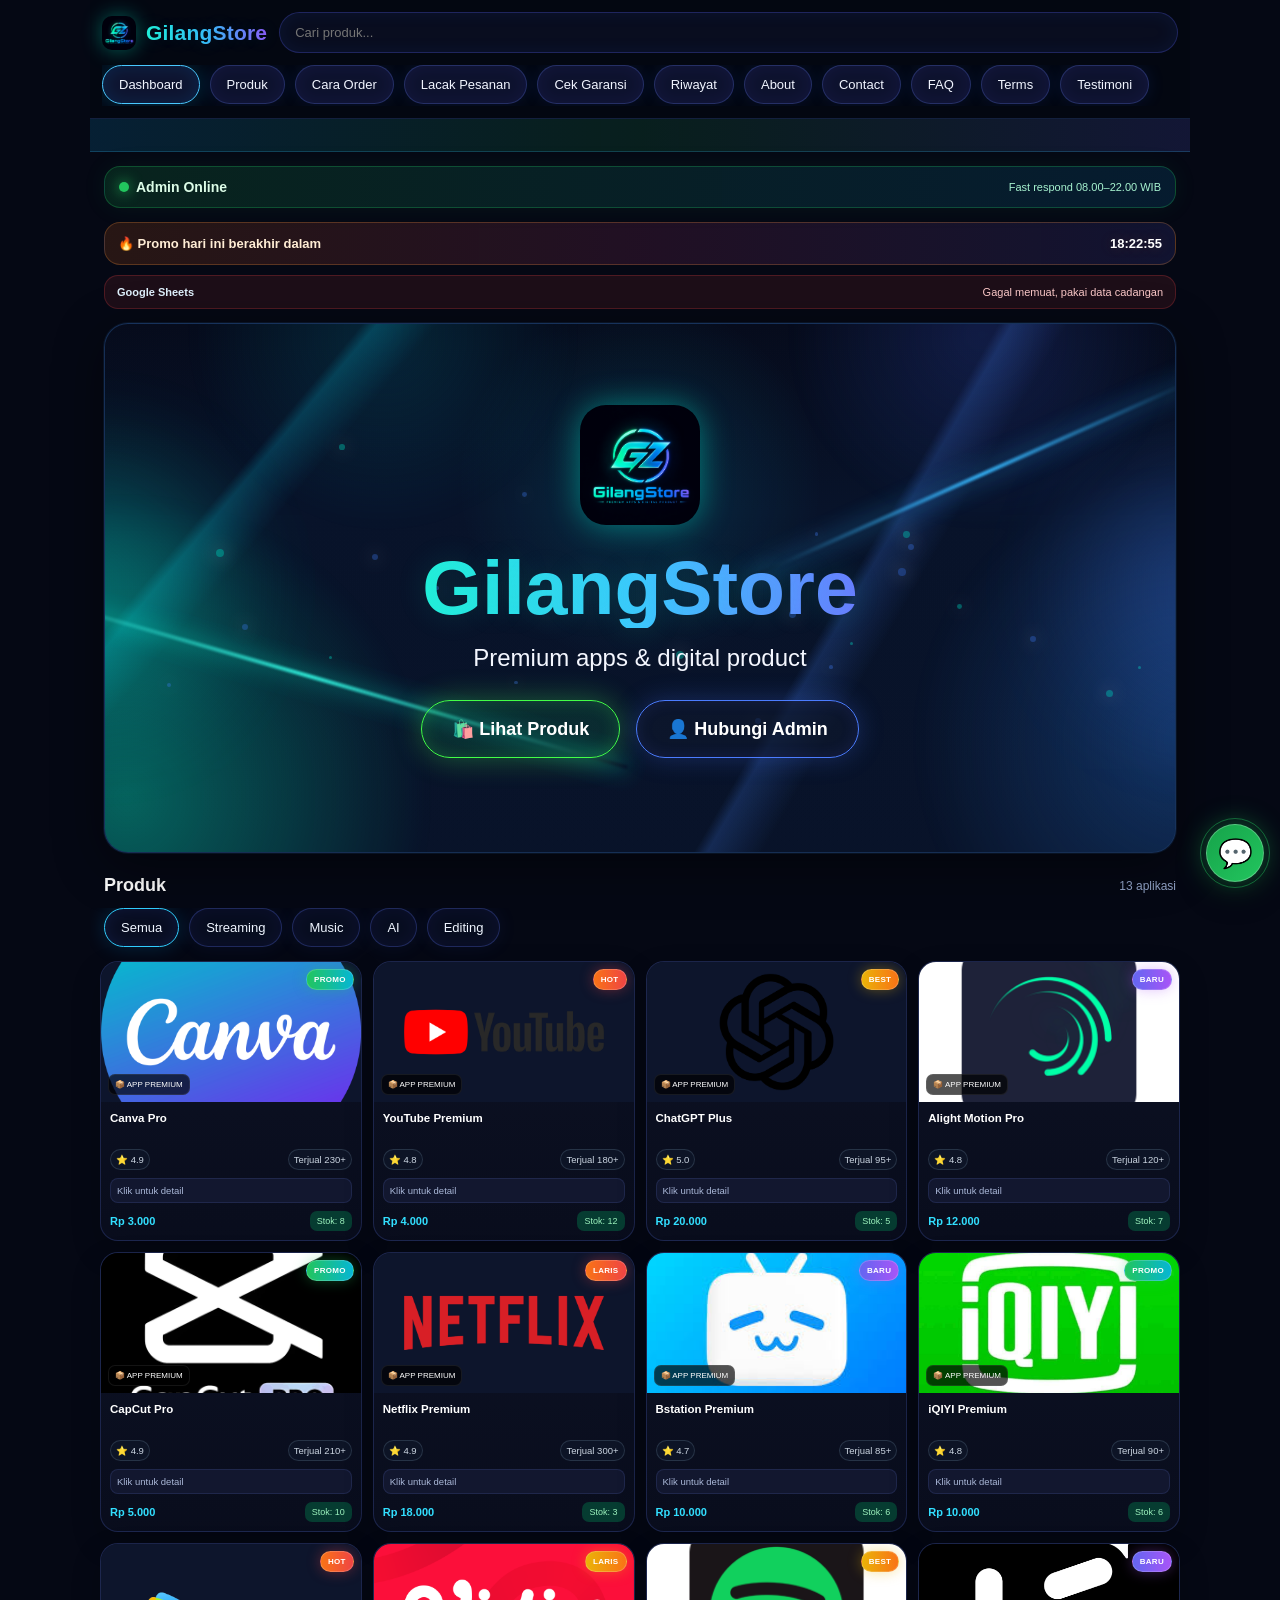
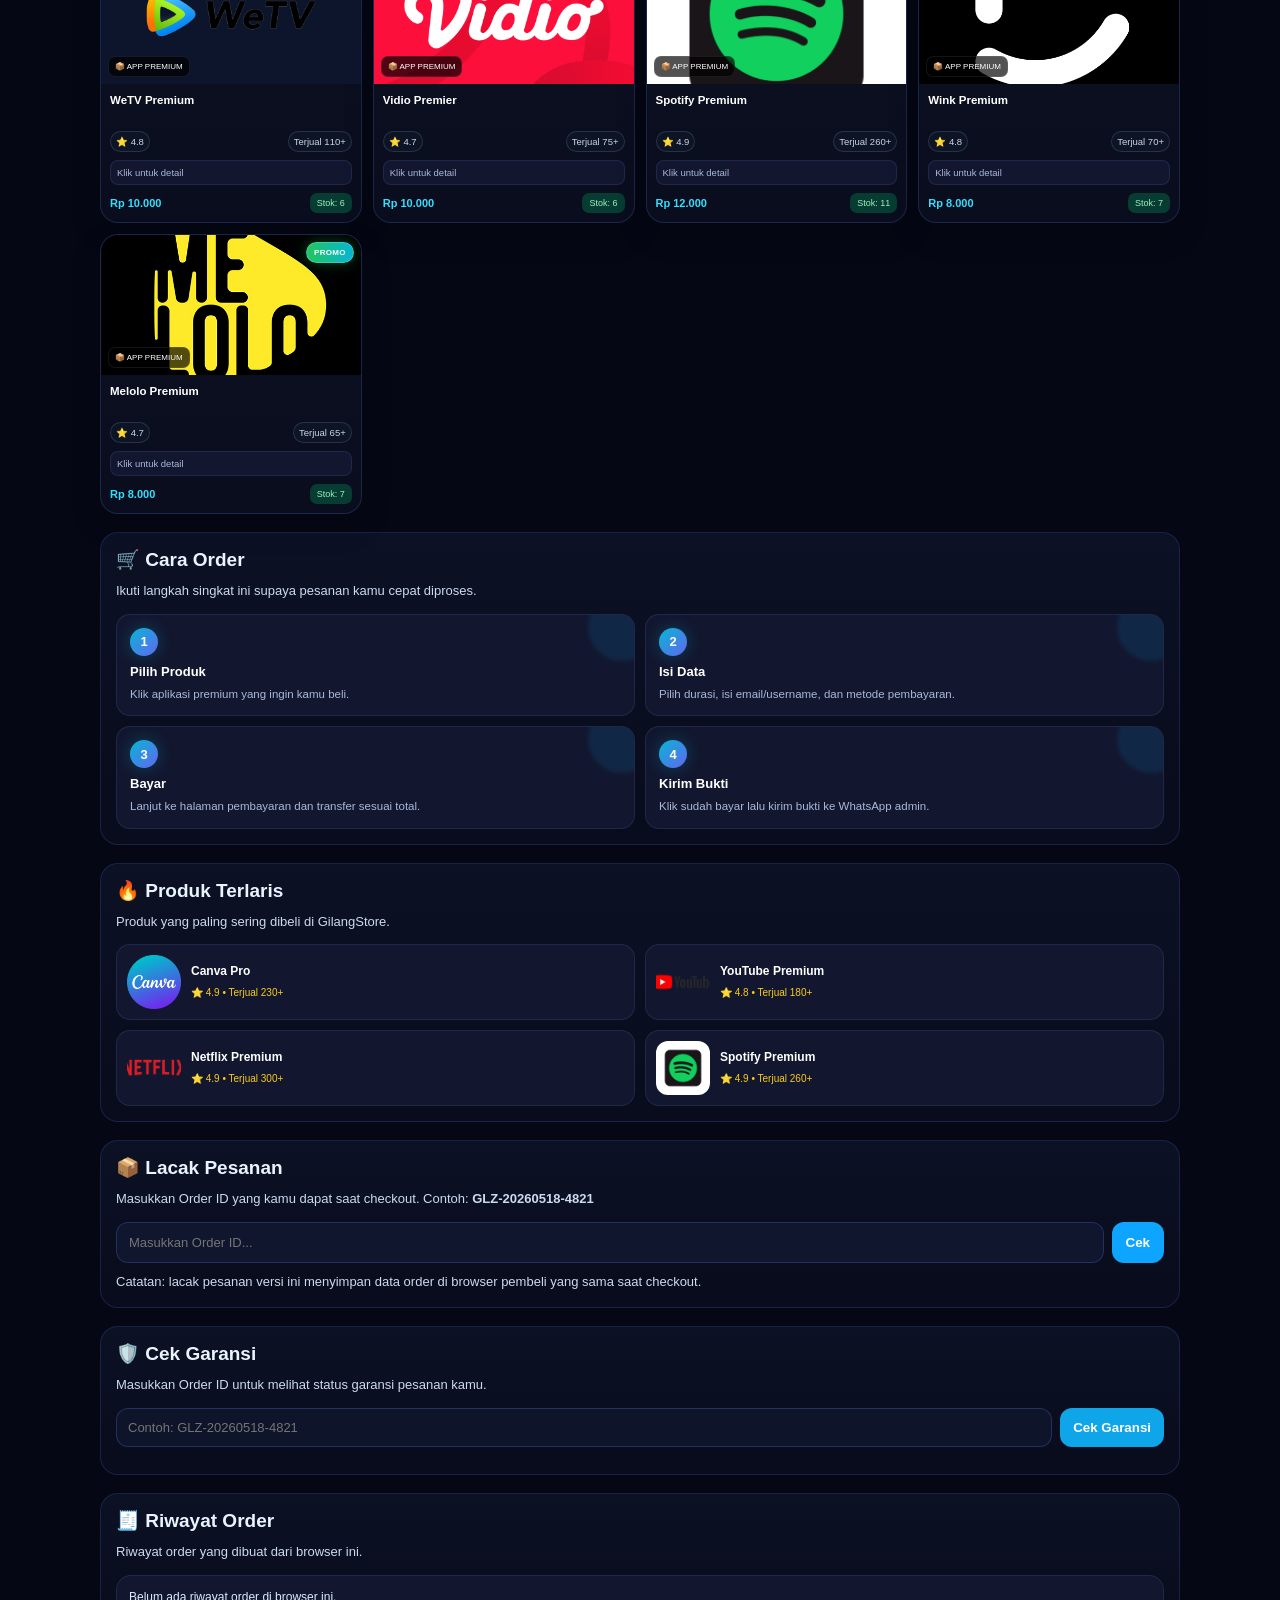
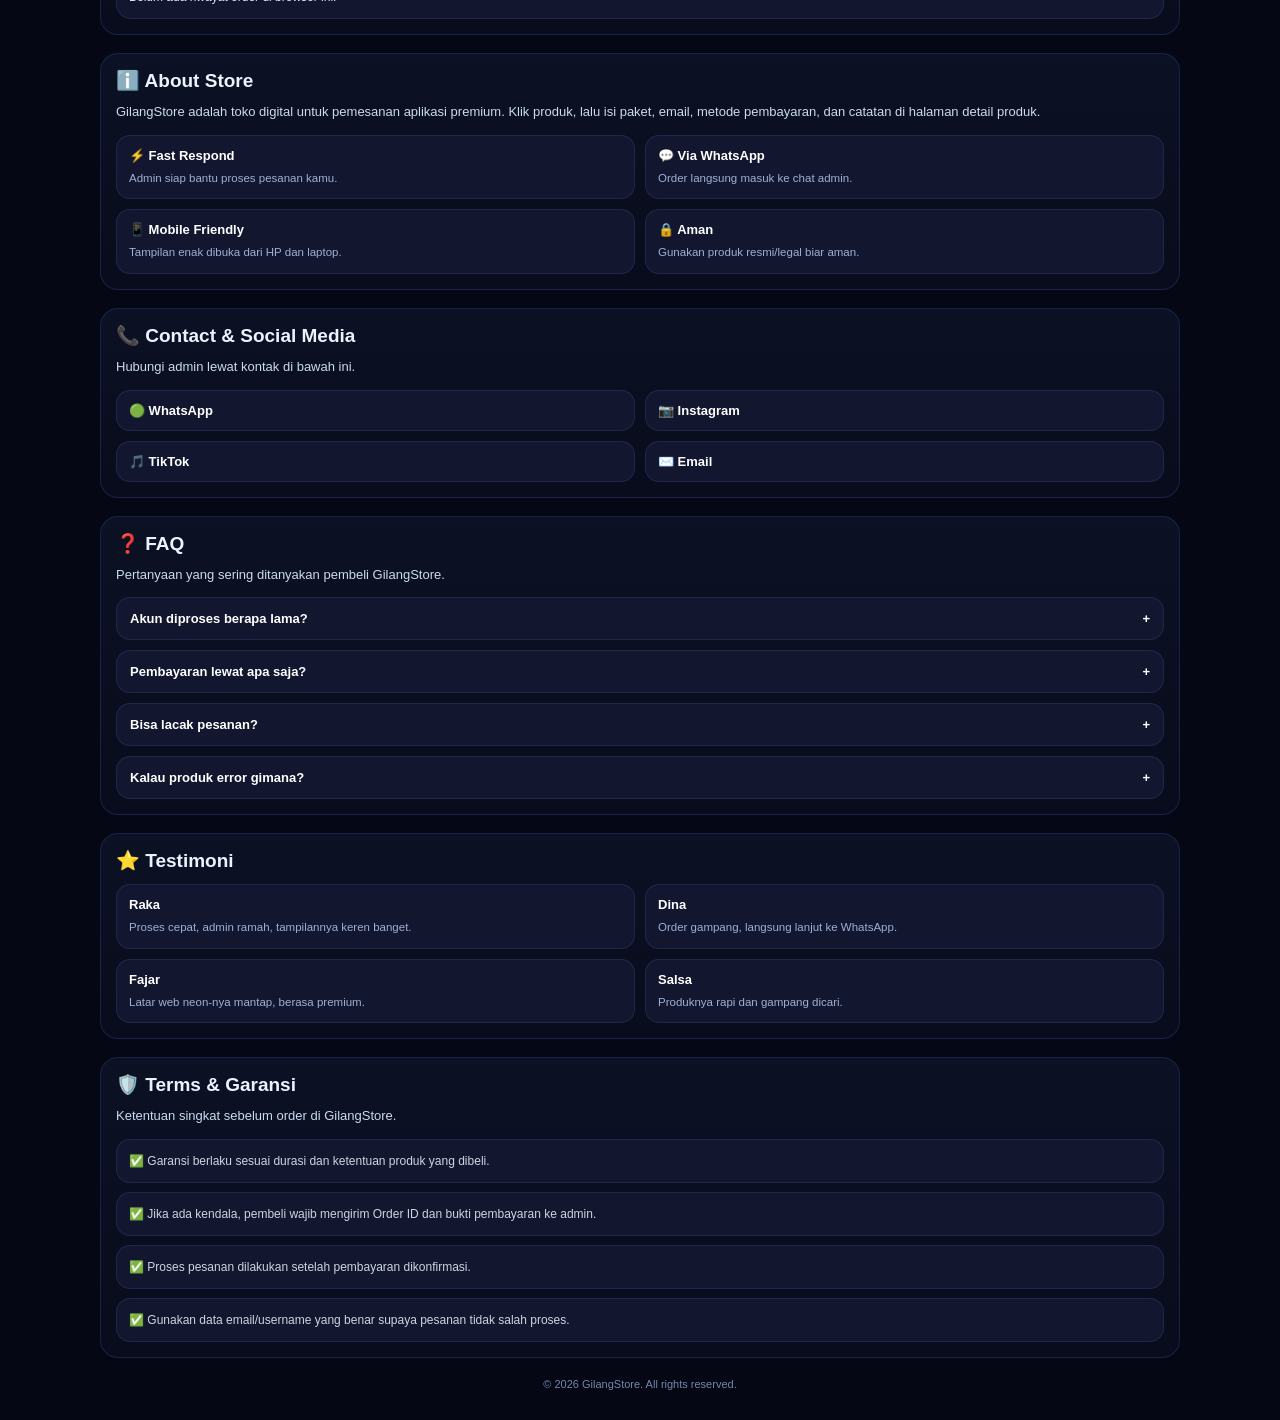
==== commit d69a253e: "Add files via upload" ====
--- a/index.html
+++ b/index.html
@@ -37,7 +37,7 @@
     }
     .brand-text{
       font-size:21px;font-weight:900;letter-spacing:.2px;
-      background:linear-gradient(90deg,#1ef1d6,#33b7ff,#7a7bff);
+      background:linear-gradient(90deg,var(--accent1),var(--accent2),var(--accent3));
       -webkit-background-clip:text;background-clip:text;color:transparent;
       text-shadow:0 0 18px rgba(51,183,255,.15);
     }
@@ -433,6 +433,193 @@
     }
 
 
+
+    /* Theme dari Google Sheets */
+    :root{
+      --accent1:#21efd8;
+      --accent2:#38bdf8;
+      --accent3:#8b5cf6;
+      --danger:#ef4444;
+    }
+    body[data-theme="green"]{
+      --accent1:#22c55e;
+      --accent2:#14b8a6;
+      --accent3:#06b6d4;
+    }
+    body[data-theme="purple"]{
+      --accent1:#a855f7;
+      --accent2:#6366f1;
+      --accent3:#ec4899;
+    }
+    body[data-theme="red"]{
+      --accent1:#f97316;
+      --accent2:#ef4444;
+      --accent3:#f43f5e;
+    }
+
+    /* Banner info dari Sheets */
+    .info-banner{
+      display:none;
+      margin:12px 14px 0;
+      padding:12px 14px;
+      border-radius:16px;
+      font-size:13px;
+      font-weight:800;
+      line-height:1.45;
+      border:1px solid rgba(56,189,248,.28);
+      background:linear-gradient(90deg,rgba(14,165,233,.18),rgba(99,102,241,.12));
+      color:#e0f2fe;
+      box-shadow:0 0 22px rgba(14,165,233,.12);
+    }
+    .info-banner.show{display:block}
+    .info-banner.warning{
+      border-color:rgba(251,191,36,.32);
+      background:linear-gradient(90deg,rgba(251,191,36,.16),rgba(249,115,22,.12));
+      color:#fef3c7;
+    }
+    .info-banner.danger{
+      border-color:rgba(239,68,68,.32);
+      background:linear-gradient(90deg,rgba(239,68,68,.16),rgba(244,63,94,.12));
+      color:#fee2e2;
+    }
+    .info-banner.promo{
+      border-color:rgba(34,197,94,.32);
+      background:linear-gradient(90deg,rgba(34,197,94,.16),rgba(6,182,212,.12));
+      color:#dcfce7;
+    }
+
+    /* Maintenance mode */
+    .maintenance-overlay{
+      display:none;
+      position:fixed;
+      inset:0;
+      z-index:99999;
+      background:
+        radial-gradient(circle at 50% 30%, rgba(56,189,248,.18), transparent 28%),
+        linear-gradient(180deg,#050814,#080b18);
+      align-items:center;
+      justify-content:center;
+      padding:20px;
+      text-align:center;
+    }
+    .maintenance-overlay.show{display:flex}
+    .maintenance-card{
+      max-width:420px;
+      background:rgba(10,15,34,.88);
+      border:1px solid rgba(56,189,248,.28);
+      border-radius:26px;
+      padding:24px;
+      box-shadow:0 0 45px rgba(14,165,233,.18);
+    }
+    .maintenance-card img{
+      width:78px;
+      height:78px;
+      object-fit:cover;
+      border-radius:20px;
+      filter:drop-shadow(0 0 18px rgba(56,189,248,.38));
+      margin-bottom:14px;
+    }
+    .maintenance-card h1{
+      font-size:28px;
+      margin-bottom:9px;
+      background:linear-gradient(90deg,var(--accent1),var(--accent2),var(--accent3));
+      -webkit-background-clip:text;
+      background-clip:text;
+      color:transparent;
+    }
+    .maintenance-card p{
+      color:#cbd5e1;
+      line-height:1.55;
+      font-size:14px;
+    }
+    .maintenance-card a{
+      display:inline-block;
+      margin-top:16px;
+      padding:12px 16px;
+      border-radius:999px;
+      background:#16a34a;
+      color:white;
+      font-weight:900;
+    }
+
+    /* Stok habis */
+    .card.out-of-stock{
+      opacity:.58;
+      filter:grayscale(.35);
+      cursor:not-allowed;
+    }
+    .stock.out{
+      background:#3f1d1d;
+      color:#fecaca;
+    }
+    .product-label.out{
+      background:linear-gradient(90deg,#64748b,#475569);
+      box-shadow:none;
+    }
+    .disabled-btn{
+      background:#334155!important;
+      box-shadow:none!important;
+      cursor:not-allowed!important;
+      opacity:.7;
+    }
+
+    /* Riwayat order dan cek garansi */
+    .history-list,.warranty-result{
+      display:grid;
+      gap:10px;
+      margin-top:12px;
+    }
+    .history-card,.warranty-card{
+      background:rgba(19,25,49,.95);
+      border:1px solid rgba(46,58,108,.48);
+      border-radius:15px;
+      padding:12px;
+      color:#dbeafe;
+      font-size:12px;
+      line-height:1.55;
+    }
+    .history-card b,.warranty-card b{color:white}
+    .history-actions{
+      display:flex;
+      gap:8px;
+      flex-wrap:wrap;
+      margin-top:10px;
+    }
+    .mini-action{
+      border:0;
+      border-radius:999px;
+      padding:8px 10px;
+      font-size:11px;
+      font-weight:900;
+      cursor:pointer;
+      color:white;
+      background:#0ea5e9;
+    }
+    .mini-action.secondary{
+      background:#101a35;
+      border:1px solid rgba(62,125,255,.55);
+    }
+    .warranty-input{
+      display:flex;
+      gap:8px;
+      margin-top:12px;
+    }
+    .warranty-input input{
+      flex:1;
+      min-width:0;
+    }
+    .warranty-input button{
+      border:0;
+      border-radius:12px;
+      padding:11px 13px;
+      background:#0ea5e9;
+      color:white;
+      font-weight:900;
+    }
+    @media(max-width:699px){
+      .warranty-input{flex-direction:column}
+    }
+
     .sheet-status{
       margin:10px 14px 0;
       padding:10px 12px;
@@ -489,7 +676,7 @@
     .loader-card h1{
       margin-top:12px;
       font-size:26px;
-      background:linear-gradient(90deg,#21efd8,#38bdf8,#8b5cf6);
+      background:linear-gradient(90deg,var(--accent1),var(--accent2),var(--accent3));
       -webkit-background-clip:text;
       background-clip:text;
       color:transparent;
@@ -1098,7 +1285,7 @@
     .loader-card h1{
       margin-top:12px;
       font-size:26px;
-      background:linear-gradient(90deg,#21efd8,#38bdf8,#8b5cf6);
+      background:linear-gradient(90deg,var(--accent1),var(--accent2),var(--accent3));
       -webkit-background-clip:text;
       background-clip:text;
       color:transparent;
@@ -1686,6 +1873,14 @@
   </style>
 </head>
 <body>
+  <div class="maintenance-overlay" id="maintenanceOverlay">
+    <div class="maintenance-card">
+      <img src="gilz.png" alt="GilangStore" onerror="this.style.display='none'">
+      <h1>GilangStore</h1>
+      <p id="maintenanceText">Toko sedang maintenance. Silakan kembali lagi nanti.</p>
+      <a id="maintenanceWa" href="#" target="_blank">Chat Admin</a>
+    </div>
+  </div>
   <div id="loader">
     <div class="loader-card">
       <img src="gilz.png" alt="GilangStore" onerror="this.style.display='none'">
@@ -1707,6 +1902,8 @@
       <a onclick="showHome('produk')">Produk</a>
       <a onclick="showHome('cara-order')">Cara Order</a>
       <a onclick="showHome('lacak')">Lacak Pesanan</a>
+      <a onclick="showHome('garansi')">Cek Garansi</a>
+      <a onclick="showHome('riwayat')">Riwayat</a>
       <a onclick="showHome('about')">About</a>
       <a onclick="showHome('contact')">Contact</a>
       <a onclick="showHome('faq')">FAQ</a>
@@ -1797,6 +1994,22 @@
       </div>
       <div class="track-result" id="trackResult"></div>
       <p class="note">Catatan: lacak pesanan versi ini menyimpan data order di browser pembeli yang sama saat checkout.</p>
+    </section>
+
+    <section class="content-section" id="garansi">
+      <h2>🛡️ Cek Garansi</h2>
+      <p>Masukkan Order ID untuk melihat status garansi pesanan kamu.</p>
+      <div class="warranty-input">
+        <input id="warrantyInput" type="text" placeholder="Contoh: GLZ-20260518-4821">
+        <button onclick="checkWarranty()">Cek Garansi</button>
+      </div>
+      <div class="warranty-result" id="warrantyResult"></div>
+    </section>
+
+    <section class="content-section" id="riwayat">
+      <h2>🧾 Riwayat Order</h2>
+      <p>Riwayat order yang dibuat dari browser ini.</p>
+      <div class="history-list" id="historyList"></div>
     </section>
 
     <section class="content-section" id="about">
@@ -2104,6 +2317,37 @@
       return Number(raw || 0);
     }
 
+
+    function isProductSoldOut(product){
+      const status = String(product.status || "").toLowerCase();
+      return Number(product.stock || 0) <= 0 || status === "habis" || status === "soldout" || status === "sold out";
+    }
+
+    function getAdminOnlineStatus(){
+      const auto = (sheetSettings.admin_auto || sheetSettings.jam_admin_auto || "on").toLowerCase() !== "off";
+      const manual = (sheetSettings.admin_status || "online").toLowerCase();
+      const open = sheetSettings.admin_open || "08:00";
+      const close = sheetSettings.admin_close || "22:00";
+
+      if(!auto) return manual === "online";
+
+      const now = new Date();
+      const [oh, om] = open.split(":").map(Number);
+      const [ch, cm] = close.split(":").map(Number);
+      const current = now.getHours() * 60 + now.getMinutes();
+      const start = (oh || 8) * 60 + (om || 0);
+      const end = (ch || 22) * 60 + (cm || 0);
+
+      if(start <= end) return current >= start && current <= end;
+      return current >= start || current <= end;
+    }
+
+    function formatAdminHours(){
+      const open = sheetSettings.admin_open || "08:00";
+      const close = sheetSettings.admin_close || "22:00";
+      return sheetSettings.jam_admin || `Fast respond ${open}–${close} WIB`;
+    }
+
     function normalizeLabelType(label){
       const text = String(label || "").toLowerCase();
       if(text.includes("hot") || text.includes("laris")) return "hot";
@@ -2128,7 +2372,8 @@
         labelType: item.labeltype || normalizeLabelType(label),
         rating: item.rating || "4.9",
         sold: item.terjual || item.sold || "100+",
-        status: (item.status || "aktif").toLowerCase()
+        status: (item.status || "aktif").toLowerCase(),
+        warranty: item.garansi || item.warranty || "Sesuai durasi paket"
       };
     }
 
@@ -2165,15 +2410,41 @@
         if(!isNaN(parsed.getTime())) promoEndDate = parsed;
       }
 
-      if(settings.admin_status || settings.jam_admin){
-        const statusBox = document.querySelector(".admin-status");
-        if(statusBox){
-          const online = (settings.admin_status || "online").toLowerCase() === "online";
-          statusBox.innerHTML = `
-            <b><span class="online-dot" style="${online ? "" : "background:#64748b;box-shadow:none"}"></span>Admin ${online ? "Online" : "Offline"}</b>
-            <span>${settings.jam_admin || "Fast respond 08.00–22.00 WIB"}</span>
-          `;
+      document.body.setAttribute("data-theme", (settings.theme || settings.tema || "blue").toLowerCase());
+
+      const banner = document.getElementById("infoBanner");
+      if(banner){
+        const bannerStatus = (settings.banner_status || "off").toLowerCase();
+        const bannerText = settings.banner_text || "";
+        const bannerColor = (settings.banner_color || "info").toLowerCase();
+        banner.className = `info-banner ${bannerColor}`;
+        if(bannerStatus === "on" && bannerText){
+          banner.textContent = bannerText;
+          banner.classList.add("show");
+        } else {
+          banner.classList.remove("show");
         }
+      }
+
+      const maintenanceOverlay = document.getElementById("maintenanceOverlay");
+      const maintenanceText = document.getElementById("maintenanceText");
+      if(maintenanceOverlay){
+        const maintenance = (settings.maintenance || settings.maintenance_mode || "off").toLowerCase();
+        if(maintenance === "on"){
+          maintenanceText.textContent = settings.maintenance_text || "Toko sedang maintenance. Silakan kembali lagi nanti.";
+          maintenanceOverlay.classList.add("show");
+        } else {
+          maintenanceOverlay.classList.remove("show");
+        }
+      }
+
+      const statusBox = document.querySelector(".admin-status");
+      if(statusBox){
+        const online = getAdminOnlineStatus();
+        statusBox.innerHTML = `
+          <b><span class="online-dot" style="${online ? "" : "background:#64748b;box-shadow:none"}"></span>Admin ${online ? "Online" : "Offline"}</b>
+          <span>${formatAdminHours()}</span>
+        `;
       }
 
       const waUrl = `https://wa.me/${whatsappNumber}?text=${encodeURIComponent("Halo kak, saya mau tanya produk di GilangStore.")}`;
@@ -2183,6 +2454,8 @@
       if(floatingWa) floatingWa.href = waUrl;
       if(bottomWa) bottomWa.href = waUrl;
       if(waLink) waLink.href = waUrl;
+      const maintenanceWa = document.getElementById("maintenanceWa");
+      if(maintenanceWa) maintenanceWa.href = waUrl;
 
       const ig = settings.instagram || "https://instagram.com/gilangrmndn.1";
       const tiktok = settings.tiktok || "https://www.tiktok.com/@snevilz_2?_r=1&_t=ZS-96SrTBfPVxZ";
@@ -2253,17 +2526,22 @@
         return;
       }
       list.forEach((product)=>{
+        const soldOut = isProductSoldOut(product);
         const card = document.createElement("a");
-        card.className = "card";
-        card.href = `#/product/${product.slug}`;
+        card.className = soldOut ? "card out-of-stock" : "card";
+        card.href = soldOut ? "javascript:void(0)" : `#/product/${product.slug}`;
         card.onclick = (e)=>{
           e.preventDefault();
+          if(soldOut){
+            showToast("Produk sedang habis");
+            return;
+          }
           openProduct(product.slug);
         };
         card.innerHTML = `
           <div class="app-img">
             <img src="${product.image}" alt="${product.name}" onerror="this.style.display='none'; this.parentElement.style.display='flex'; this.parentElement.style.alignItems='center'; this.parentElement.style.justifyContent='center'; this.parentElement.insertAdjacentHTML('afterbegin','<b style=&quot;font-size:14px;text-align:center;padding:8px;color:#e0f2fe&quot;>${product.name}</b>')">
-            <span class="product-label ${product.labelType || 'promo'}">${product.label || 'PROMO'}</span>
+            <span class="product-label ${soldOut ? 'out' : (product.labelType || 'promo')}">${soldOut ? 'HABIS' : (product.label || 'PROMO')}</span>
             <span class="badge">📦 APP PREMIUM</span>
           </div>
           <div class="info">
@@ -2275,7 +2553,7 @@
             <div class="variants">Klik untuk detail</div>
             <div class="bottom">
               <div class="price">${rupiah(product.price)}</div>
-              <div class="stock">Stok: ${product.stock}</div>
+              <div class="stock ${soldOut ? 'out' : ''}">${soldOut ? 'Habis' : 'Stok: ' + product.stock}</div>
             </div>
           </div>
         `;
@@ -2285,7 +2563,7 @@
 
     function applyFilters(){
       const keyword = searchInput.value.toLowerCase();
-      let list = products.filter(p => p.name.toLowerCase().includes(keyword));
+      let list = products.filter(p => p.name.toLowerCase().includes(keyword) && !["nonaktif","off"].includes(String(p.status || "").toLowerCase()));
       if(currentCategory !== "all") list = list.filter(p => p.category === currentCategory);
       renderProducts(list);
     }
@@ -2309,6 +2587,11 @@
     function openProduct(slug){
       const product = products.find(p => p.slug === slug);
       if(!product) return showHome("produk");
+
+      if(isProductSoldOut(product)){
+        showToast("Produk sedang habis");
+        return;
+      }
 
       selectedProduct = product;
       currentOrderId = generateOrderId();
@@ -2344,6 +2627,7 @@
       document.getElementById("homePage").classList.add("active");
       history.pushState("", document.title, location.pathname);
       setTimeout(()=>{
+        if(target === "riwayat") renderOrderHistory();
         if(target) document.getElementById(target)?.scrollIntoView({behavior:"smooth"});
         else window.scrollTo({top:0, behavior:"smooth"});
       }, 50);
@@ -2376,6 +2660,7 @@
       const orders = JSON.parse(localStorage.getItem("gilangstore_orders") || "{}");
       orders[orderData.id] = orderData;
       localStorage.setItem("gilangstore_orders", JSON.stringify(orders));
+      renderOrderHistory();
     }
 
     function handleOrderClick(){
@@ -2409,7 +2694,16 @@
       document.getElementById("sumOrderId").textContent = currentOrderId;
       document.getElementById("sumTotal").textContent = rupiah(total);
 
-      document.getElementById("orderBtn").textContent = `Lanjut ke Pembayaran - ${rupiah(total)}`;
+      const orderBtn = document.getElementById("orderBtn");
+      if(isProductSoldOut(selectedProduct)){
+        orderBtn.textContent = "Stok Habis";
+        orderBtn.disabled = true;
+        orderBtn.classList.add("disabled-btn");
+      } else {
+        orderBtn.textContent = `Lanjut ke Pembayaran - ${rupiah(total)}`;
+        orderBtn.disabled = false;
+        orderBtn.classList.remove("disabled-btn");
+      }
     }
 
 
@@ -2427,12 +2721,19 @@
         payment: selectedPayment,
         email: email || "-",
         note: note || "-",
-        status: "Menunggu pembayaran"
+        status: "Menunggu pembayaran",
+        createdAt: new Date().toISOString(),
+        warranty: selectedProduct.warranty || "Sesuai durasi paket",
+        productSlug: selectedProduct.slug
       };
     }
 
     function goPaymentPage(){
       if(!selectedProduct) return;
+      if(isProductSoldOut(selectedProduct)){
+        showToast("Produk sedang habis");
+        return;
+      }
 
       const order = getCurrentOrderData();
       saveOrder(order);
@@ -2522,6 +2823,78 @@
     }
 
 
+
+    function getOrders(){
+      return JSON.parse(localStorage.getItem("gilangstore_orders") || "{}");
+    }
+
+    function renderOrderHistory(){
+      const box = document.getElementById("historyList");
+      if(!box) return;
+
+      const orders = Object.values(getOrders()).sort((a,b) => String(b.createdAt || "").localeCompare(String(a.createdAt || "")));
+
+      if(orders.length === 0){
+        box.innerHTML = `<div class="history-card">Belum ada riwayat order di browser ini.</div>`;
+        return;
+      }
+
+      box.innerHTML = orders.map(order => `
+        <div class="history-card">
+          <b>${order.product}</b><br>
+          Order ID: <b>${order.id}</b><br>
+          Durasi: <b>${order.plan} bulan</b><br>
+          Total: <b>${order.total}</b><br>
+          Status: <b>${order.status || "Menunggu pembayaran"}</b>
+          <div class="history-actions">
+            <button class="mini-action" onclick="orderAgain('${order.productSlug || ""}', '${order.product || ""}')">Order Lagi</button>
+            <button class="mini-action secondary" onclick="copyText('${order.id}', 'Order ID disalin ✅')">Salin ID</button>
+          </div>
+        </div>
+      `).join("");
+    }
+
+    function orderAgain(slug, productName){
+      let product = products.find(p => p.slug === slug);
+      if(!product && productName) product = products.find(p => p.name === productName);
+      if(!product){
+        showToast("Produk tidak ditemukan");
+        return;
+      }
+      if(isProductSoldOut(product)){
+        showToast("Produk sedang habis");
+        return;
+      }
+      openProduct(product.slug);
+    }
+
+    function checkWarranty(){
+      const input = document.getElementById("warrantyInput").value.trim().toUpperCase();
+      const result = document.getElementById("warrantyResult");
+
+      if(!input){
+        result.innerHTML = `<div class="warranty-card">Masukkan Order ID dulu ya.</div>`;
+        return;
+      }
+
+      const order = getOrders()[input];
+      if(!order){
+        result.innerHTML = `<div class="warranty-card">Order ID belum ditemukan di browser ini. Kalau order dari perangkat lain, kirim Order ID ke admin.</div>`;
+        return;
+      }
+
+      result.innerHTML = `
+        <div class="warranty-card">
+          <b>Garansi ditemukan ✅</b><br>
+          Order ID: <b>${order.id}</b><br>
+          Produk: <b>${order.product}</b><br>
+          Status: <b>${order.status || "Menunggu pembayaran"}</b><br>
+          Garansi: <b>${order.warranty || "Sesuai durasi paket"}</b><br>
+          Catatan: Simpan Order ID ini untuk klaim ke admin.
+        </div>
+      `;
+    }
+
     function trackOrder(){
       const input = document.getElementById("trackInput").value.trim().toUpperCase();
       const result = document.getElementById("trackResult");
@@ -2545,7 +2918,9 @@
           Durasi: <b>${order.plan} bulan</b><br>
           Total: <b>${order.total}</b><br>
           Pembayaran: <b>${order.payment}</b><br>
-          Status: <b>${order.status}</b>
+          Status: <b>${order.status}</b><br>
+          Garansi: <b>${order.warranty || "Sesuai durasi paket"}</b><br>
+          <button class="mini-action" onclick="orderAgain('${order.productSlug || ""}', '${order.product || ""}')">Order Lagi</button>
         `;
       } else {
         result.innerHTML = `<b>Order ID belum ditemukan.</b><br>Pastikan kode benar. Kalau kamu pesan lewat WhatsApp, kirim Order ID itu ke admin untuk dicek manual.`;
@@ -2690,7 +3065,18 @@
       renderBestSellers();
       startCountdown();
       loadGoogleSheetsData();
+      renderOrderHistory();
       setInterval(loadGoogleSheetsData, 30000);
+      setInterval(() => {
+        const statusBox = document.querySelector(".admin-status");
+        if(statusBox){
+          const online = getAdminOnlineStatus();
+          statusBox.innerHTML = `
+            <b><span class="online-dot" style="${online ? "" : "background:#64748b;box-shadow:none"}"></span>Admin ${online ? "Online" : "Offline"}</b>
+            <span>${formatAdminHours()}</span>
+          `;
+        }
+      }, 60000);
     });
 
     searchInput.addEventListener("input", applyFilters);
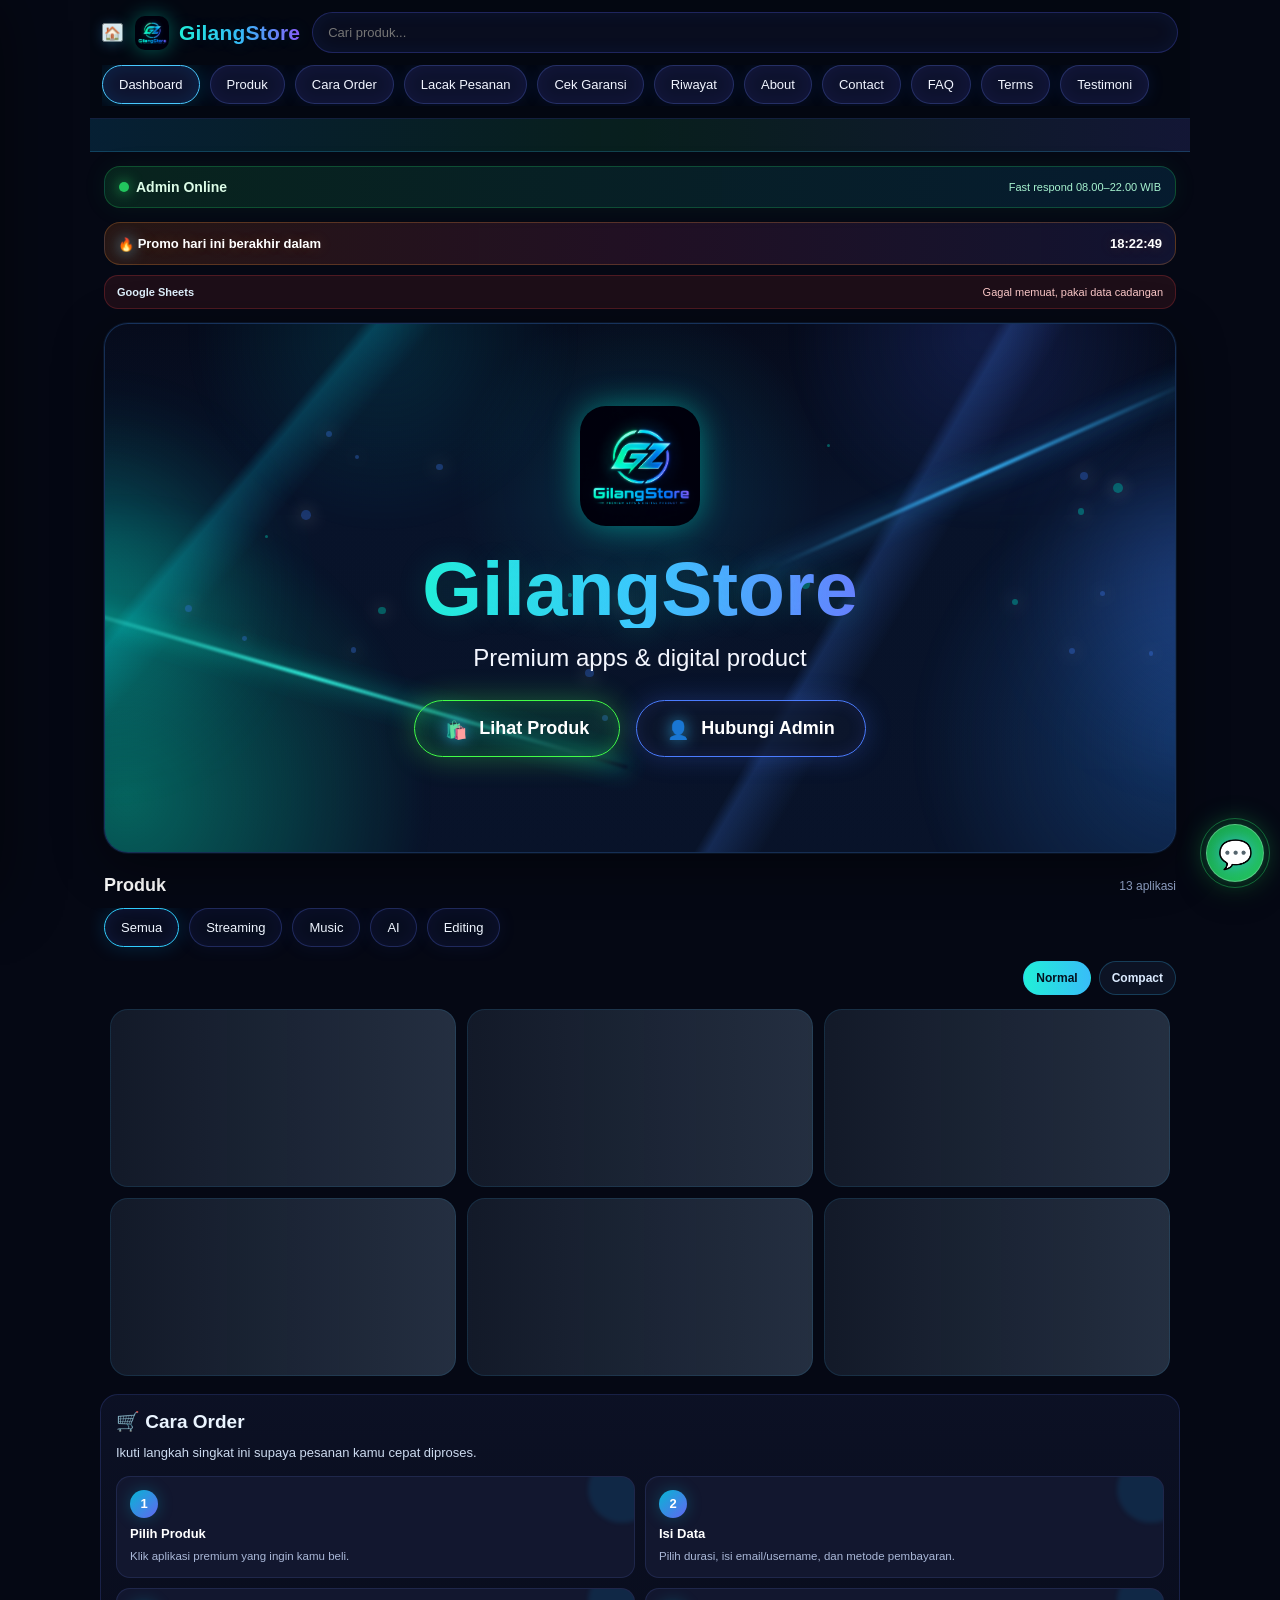
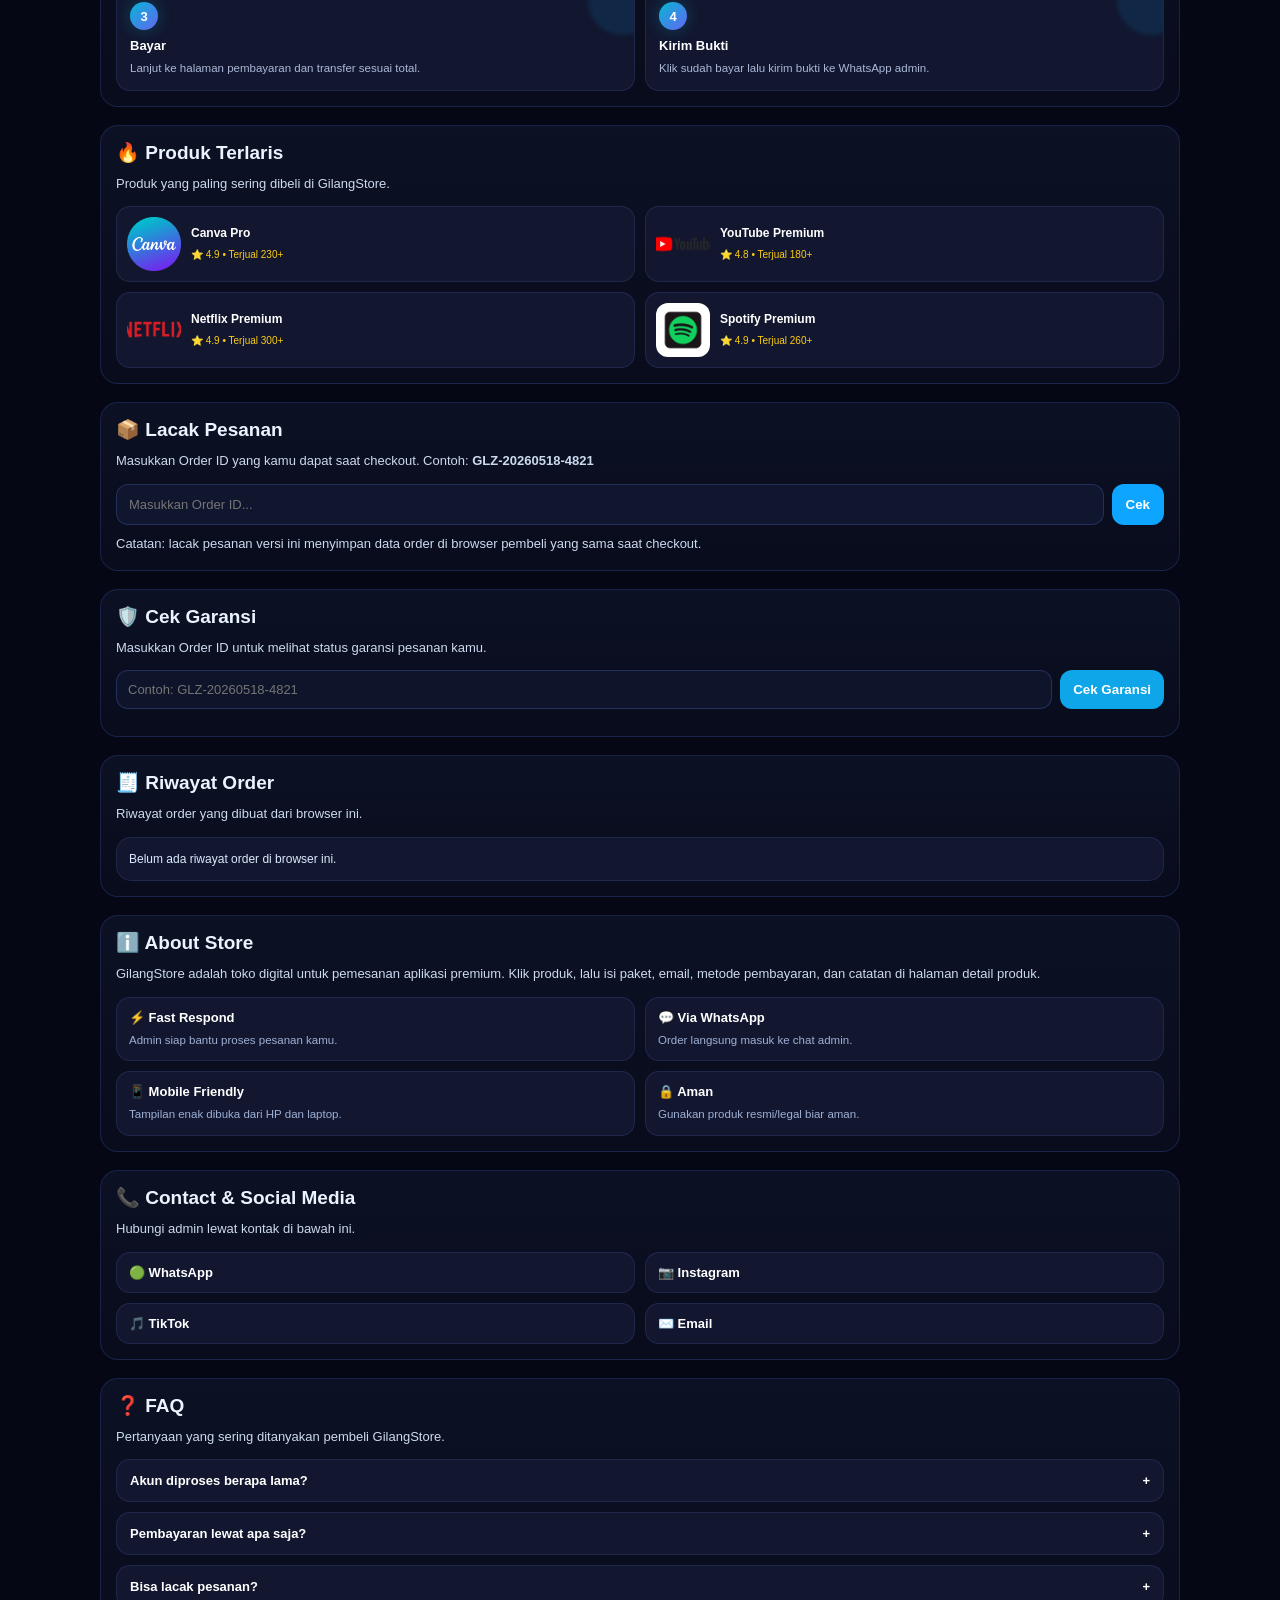
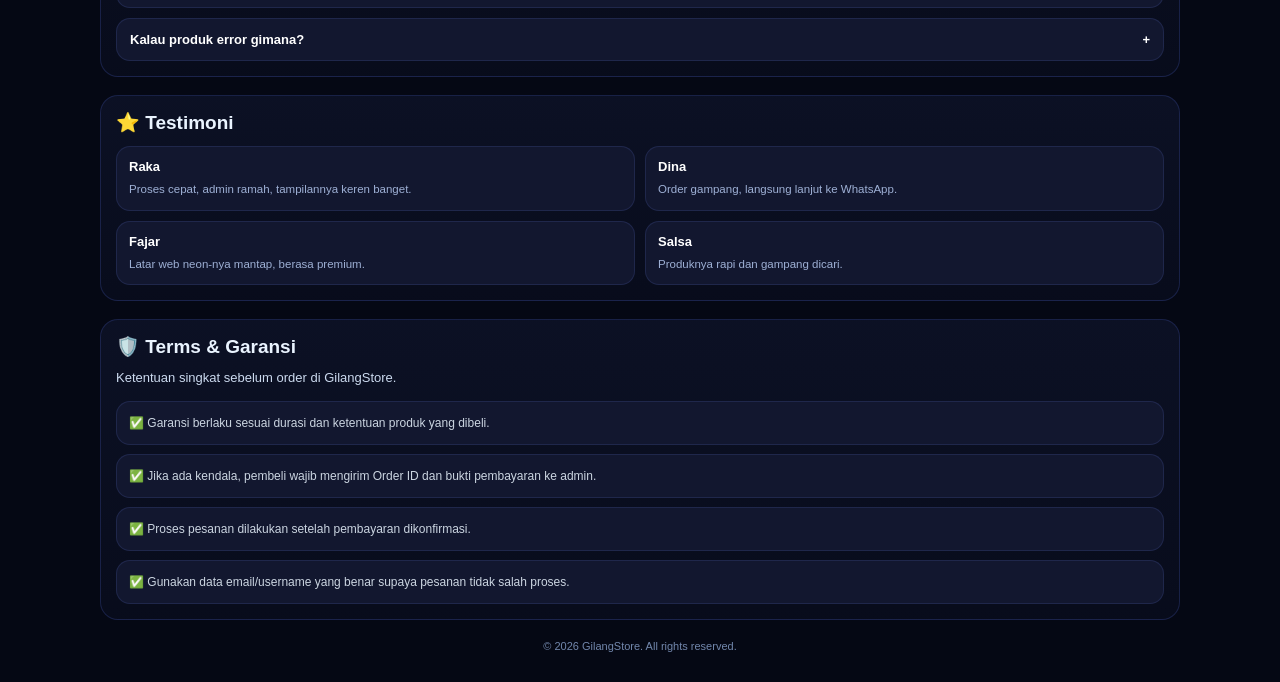
==== commit 1309cb3c: "Add files via upload" ====
--- a/index.html
+++ b/index.html
@@ -433,6 +433,56 @@
     }
 
 
+
+
+    /* Upgrade pilihan: harga durasi, skeleton, struk, mode tampilan */
+    .skeleton-grid{display:grid;grid-template-columns:repeat(3,1fr);gap:11px;padding:0 10px}
+    .skeleton-card{height:178px;border-radius:18px;background:linear-gradient(90deg,rgba(30,41,59,.55),rgba(51,65,85,.72),rgba(30,41,59,.55));background-size:220% 100%;animation:skeletonMove 1.2s linear infinite;border:1px solid rgba(56,189,248,.12)}
+    @keyframes skeletonMove{from{background-position:0 0}to{background-position:-220% 0}}
+
+    .view-toggle{margin:0 14px 14px;display:flex;gap:8px;justify-content:flex-end}
+    .view-toggle button{border:1px solid rgba(56,189,248,.25);background:rgba(15,23,42,.75);color:#dbeafe;border-radius:999px;padding:9px 12px;font-size:12px;font-weight:900;cursor:pointer}
+    .view-toggle button.active{background:linear-gradient(90deg,var(--accent1),var(--accent2));color:#04111f}
+
+    body.compact-mode .grid{grid-template-columns:repeat(4,1fr);gap:7px;padding:0 8px}
+    body.compact-mode .app-img{height:78px}
+    body.compact-mode .info{padding:6px}
+    body.compact-mode .info h3{font-size:9.5px;min-height:24px}
+    body.compact-mode .product-stats{display:none}
+    body.compact-mode .variants{font-size:8px;padding:4px}
+    body.compact-mode .price{font-size:9px}
+    body.compact-mode .stock{font-size:8px;padding:4px}
+    body.compact-mode .badge{display:none}
+    body.compact-mode .product-label{font-size:7px;padding:4px 5px}
+
+    .card.reveal{opacity:0;transform:translateY(18px) scale(.98)}
+    .card.reveal.visible{opacity:1;transform:translateY(0) scale(1);transition:opacity .45s ease,transform .45s ease,border-color .2s,box-shadow .2s}
+
+    .admin-offline-note{display:none;margin-top:10px;background:rgba(251,191,36,.11);border:1px solid rgba(251,191,36,.28);color:#fde68a;border-radius:12px;padding:10px;font-size:12px;line-height:1.45}
+    .admin-offline-note.show{display:block}
+
+    .status-pill{display:inline-block;padding:5px 8px;border-radius:999px;font-size:11px;font-weight:900;margin-top:6px}
+    .status-menunggu-pembayaran{background:rgba(251,191,36,.13);color:#fde68a;border:1px solid rgba(251,191,36,.28)}
+    .status-menunggu-konfirmasi{background:rgba(14,165,233,.13);color:#bfdbfe;border:1px solid rgba(14,165,233,.28)}
+    .status-diproses{background:rgba(168,85,247,.13);color:#e9d5ff;border:1px solid rgba(168,85,247,.28)}
+    .status-selesai{background:rgba(34,197,94,.13);color:#bbf7d0;border:1px solid rgba(34,197,94,.28)}
+    .status-batal{background:rgba(239,68,68,.13);color:#fecaca;border:1px solid rgba(239,68,68,.28)}
+
+    .receipt-card{width:390px;max-width:100%;background:linear-gradient(180deg,#07111f,#0d1730);border:1px solid rgba(56,189,248,.35);border-radius:24px;padding:22px;color:white;box-shadow:0 0 45px rgba(14,165,233,.22);margin:12px auto;position:absolute;left:-9999px;top:0;font-family:Arial,sans-serif}
+    .receipt-head{text-align:center;padding-bottom:14px;border-bottom:1px dashed rgba(226,232,240,.28);margin-bottom:14px}
+    .receipt-head img{width:62px;height:62px;object-fit:cover;border-radius:16px;margin-bottom:8px}
+    .receipt-head h2{font-size:26px;background:linear-gradient(90deg,var(--accent1),var(--accent2),var(--accent3));-webkit-background-clip:text;background-clip:text;color:transparent;margin:0}
+    .receipt-row{display:flex;justify-content:space-between;gap:12px;font-size:13px;margin:9px 0;color:#cbd5e1}
+    .receipt-row b{color:white;text-align:right}
+    .receipt-total{margin-top:14px;padding-top:14px;border-top:1px dashed rgba(226,232,240,.28);font-size:18px}
+    .receipt-note{margin-top:16px;text-align:center;color:#93c5fd;font-size:12px;line-height:1.45}
+    .download-receipt-btn{display:block;text-align:center;border:0;margin-top:10px;background:#101a35;color:white;border:1px solid rgba(62,125,255,.55);padding:12px;border-radius:12px;font-weight:900;font-size:13px;cursor:pointer;width:100%}
+
+    @media(max-width:699px){
+      .skeleton-grid{grid-template-columns:repeat(3,1fr)}
+      .skeleton-card{height:155px}
+      body.compact-mode .grid{grid-template-columns:repeat(4,1fr)}
+    }
 
     /* Theme dari Google Sheets */
     :root{
@@ -1870,6 +1920,173 @@
       50%{opacity:.88}
       100%{transform:translateY(-140px) translateX(30px) scale(1.2);opacity:0}
     }
+  
+
+    /* Dynamic icon dari Google Sheets */
+    .dyn-icon{
+      display:inline-flex;
+      align-items:center;
+      justify-content:center;
+      vertical-align:middle;
+      line-height:1;
+    }
+    .dyn-icon img{
+      width:1.15em;
+      height:1.15em;
+      object-fit:contain;
+      display:block;
+    }
+    .dyn-icon.pulse img,.dyn-icon.pulse{animation:iconPulse 1.5s ease-in-out infinite alternate}
+    .dyn-icon.bounce img,.dyn-icon.bounce{animation:iconBounce 1.8s ease-in-out infinite}
+    .dyn-icon.spin img,.dyn-icon.spin{animation:iconSpin 2.8s linear infinite}
+    .dyn-icon.shake img,.dyn-icon.shake{animation:iconShake 1.5s ease-in-out infinite}
+    .dyn-icon.glow img,.dyn-icon.glow{filter:drop-shadow(0 0 8px rgba(56,189,248,.75))}
+    .home-menu-btn .dyn-icon img{width:22px;height:22px}
+    .drawer-icon .dyn-icon img{width:23px;height:23px}
+    .bottom-nav .dyn-icon img{width:18px;height:18px;margin:0 auto 2px}
+    .hero-buttons .dyn-icon img{width:24px;height:24px}
+    .countdown-box .dyn-icon img{width:19px;height:19px}
+    .admin-status .dyn-icon img{width:16px;height:16px}
+    .floating-wa .dyn-icon img{width:30px;height:30px}
+    .brand-icon-mini .dyn-icon img{width:22px;height:22px}
+
+    @keyframes iconPulse{from{transform:scale(.95);opacity:.82}to{transform:scale(1.12);opacity:1}}
+    @keyframes iconBounce{0%,100%{transform:translateY(0)}50%{transform:translateY(-4px)}}
+    @keyframes iconSpin{to{transform:rotate(360deg)}}
+    @keyframes iconShake{0%,100%{transform:rotate(0)}25%{transform:rotate(-8deg)}75%{transform:rotate(8deg)}}
+
+    /* FORCE FIX SIDEBAR - biar tidak muncul berantakan di preview */
+    #drawerOverlay{
+      position:fixed !important;
+      inset:0 !important;
+      z-index:9990 !important;
+      background:rgba(0,0,0,.55) !important;
+      backdrop-filter:blur(4px) !important;
+      opacity:0 !important;
+      visibility:hidden !important;
+      transition:.25s ease !important;
+    }
+    #drawerOverlay.show{
+      opacity:1 !important;
+      visibility:visible !important;
+    }
+    #sideDrawer{
+      position:fixed !important;
+      top:0 !important;
+      left:0 !important;
+      bottom:0 !important;
+      width:min(82vw,390px) !important;
+      z-index:9991 !important;
+      background:
+        radial-gradient(circle at 20% 85%, rgba(20,184,166,.14), transparent 32%),
+        linear-gradient(180deg,#05070f,#080b14 45%,#05070f) !important;
+      border-right:1px solid rgba(56,189,248,.24) !important;
+      transform:translateX(-105%) !important;
+      transition:.28s ease !important;
+      padding:22px 20px !important;
+      overflow-y:auto !important;
+      box-shadow:20px 0 60px rgba(0,0,0,.45) !important;
+      color:white !important;
+      display:block !important;
+    }
+    #sideDrawer.show{
+      transform:translateX(0) !important;
+    }
+    #sideDrawer .drawer-head{
+      display:flex !important;
+      align-items:center !important;
+      justify-content:space-between !important;
+      gap:12px !important;
+      padding-bottom:18px !important;
+      border-bottom:1px dashed rgba(226,232,240,.18) !important;
+      margin-bottom:18px !important;
+    }
+    #sideDrawer .drawer-brand{
+      display:flex !important;
+      align-items:center !important;
+      gap:10px !important;
+    }
+    #sideDrawer .drawer-brand img{
+      width:44px !important;
+      height:44px !important;
+      object-fit:cover !important;
+      border-radius:13px !important;
+    }
+    #sideDrawer .drawer-brand b{
+      font-size:18px !important;
+      background:linear-gradient(90deg,var(--accent1),var(--accent2),var(--accent3)) !important;
+      -webkit-background-clip:text !important;
+      background-clip:text !important;
+      color:transparent !important;
+    }
+    #sideDrawer .drawer-close{
+      width:38px !important;
+      height:38px !important;
+      border-radius:50% !important;
+      border:1px solid rgba(148,163,184,.25) !important;
+      background:rgba(15,23,42,.8) !important;
+      color:white !important;
+      font-size:20px !important;
+      cursor:pointer !important;
+    }
+    #sideDrawer .drawer-menu{
+      display:grid !important;
+      gap:9px !important;
+    }
+    #sideDrawer .drawer-item{
+      display:flex !important;
+      align-items:center !important;
+      gap:13px !important;
+      width:100% !important;
+      border:1px solid transparent !important;
+      border-radius:16px !important;
+      padding:13px 14px !important;
+      color:#f8fafc !important;
+      font-size:15px !important;
+      font-weight:800 !important;
+      cursor:pointer !important;
+      background:transparent !important;
+      text-align:left !important;
+      font-family:Arial,sans-serif !important;
+    }
+    #sideDrawer .drawer-item:hover,
+    #sideDrawer .drawer-item.active{
+      background:linear-gradient(90deg,rgba(251,191,36,.75),rgba(251,191,36,.08)) !important;
+      border-color:rgba(251,191,36,.25) !important;
+    }
+    #sideDrawer .drawer-icon{
+      width:26px !important;
+      text-align:center !important;
+      font-size:21px !important;
+    }
+    #sideDrawer .drawer-title{
+      margin:18px 0 9px !important;
+      color:#f8fafc !important;
+      font-weight:900 !important;
+      font-size:13px !important;
+    }
+    #sideDrawer .drawer-note{
+      margin-top:18px !important;
+      padding:13px !important;
+      border-radius:16px !important;
+      background:rgba(15,23,42,.72) !important;
+      border:1px solid rgba(56,189,248,.18) !important;
+      color:#aab8d8 !important;
+      font-size:12px !important;
+      line-height:1.5 !important;
+    }
+    #sideDrawer .drawer-wa{
+      display:block !important;
+      margin-top:12px !important;
+      text-align:center !important;
+      border-radius:999px !important;
+      padding:12px !important;
+      background:#16a34a !important;
+      color:white !important;
+      font-weight:900 !important;
+      text-decoration:none !important;
+    }
+
   </style>
 </head>
 <body>
@@ -1889,9 +2106,50 @@
       <div class="loader-line"><span></span></div>
     </div>
   </div>
+
+  <div class="drawer-overlay" id="drawerOverlay" onclick="closeDrawer()"></div>
+
+  <aside class="side-drawer" id="sideDrawer">
+    <div class="drawer-head">
+      <div class="drawer-brand">
+        <img src="gilz.png" alt="GilangStore" onerror="this.style.display='none'">
+        <div>
+          <b>GilangStore</b>
+          <div class="menu-hint">Premium apps & digital product</div>
+        </div>
+      </div>
+      <button type="button" class="drawer-close" onclick="closeDrawer()">×</button>
+    </div>
+
+    <div class="drawer-menu">
+      <button type="button" class="drawer-item active" onclick="drawerGo('produk')"><span class="drawer-icon" id="iconDrawerBeli">🛒</span> Beli Produk</button>
+      <button type="button" class="drawer-item" onclick="drawerGo('terlaris')"><span class="drawer-icon" id="iconDrawerTop">🏆</span> Top Produk</button>
+      <button type="button" class="drawer-item" onclick="drawerGo('lacak')"><span class="drawer-icon" id="iconDrawerCek">🔍</span> Cek Pesanan</button>
+      <button type="button" class="drawer-item" onclick="drawerGo('produk')"><span class="drawer-icon" id="iconDrawerHarga">📋</span> Daftar Harga</button>
+      <button type="button" class="drawer-item" onclick="drawerGo('riwayat')"><span class="drawer-icon" id="iconDrawerRiwayat">🧾</span> Riwayat Order</button>
+      <button type="button" class="drawer-item" onclick="drawerGo('garansi')"><span class="drawer-icon" id="iconDrawerGaransi">🛡️</span> Cek Garansi</button>
+      <button type="button" class="drawer-item" onclick="drawerGo('cara-order')"><span class="drawer-icon" id="iconDrawerCaraOrder">📦</span> Cara Order</button>
+      <button type="button" class="drawer-item" onclick="drawerGo('faq')"><span class="drawer-icon" id="iconDrawerFaq">❓</span> FAQ</button>
+      <button type="button" class="drawer-item" onclick="drawerGo('terms')"><span class="drawer-icon" id="iconDrawerTerms">📜</span> Terms & Garansi</button>
+    </div>
+
+    <div class="drawer-title">Bantuan</div>
+    <div class="drawer-menu">
+      <button type="button" class="drawer-item" onclick="drawerGo('contact')"><span class="drawer-icon" id="iconDrawerContact">☎️</span> Contact Admin</button>
+      <button type="button" class="drawer-item" onclick="showHome(); closeDrawer();"><span class="drawer-icon" id="iconDrawerBeranda">🏠</span> Beranda</button>
+    </div>
+
+    <div class="drawer-note">
+      Gunakan menu ini untuk akses cepat ke produk, lacak pesanan, garansi, dan bantuan admin.
+      <a class="drawer-wa" id="drawerWa" href="#" target="_blank">Chat Admin</a>
+    </div>
+  </aside>
+
+
   <header>
     <div class="topbar">
-      <div class="brand" onclick="showHome()">
+      <button type="button" class="home-menu-btn" onclick="openDrawer()" title="Buka menu"><span id="iconMenuHome">🏠</span></button>
+      <div class="brand" onclick="showHome()" title="Beranda">
         <img src="gilz.png" alt="Logo GilangStore" class="brand-logo" onerror="this.style.display='none'">
         <span class="brand-text">GilangStore</span>
       </div>
@@ -1918,12 +2176,12 @@
 
   <div id="homePage" class="page active">
     <div class="admin-status">
-      <b><span class="online-dot"></span>Admin Online</b>
+      <b><span id="adminStatusIcon" class="brand-icon-mini"><span class="online-dot"></span></span>Admin Online</b>
       <span>Fast respond 08.00–22.00 WIB</span>
     </div>
 
     <div class="countdown-box">
-      <b id="promoTitle">🔥 Promo hari ini berakhir dalam</b>
+      <b id="promoTitle"><span id="iconPromo">🔥</span> <span id="promoTitleText">Promo hari ini berakhir dalam</span></b>
       <span id="countdownTimer">00:00:00</span>
     </div>
 
@@ -1944,8 +2202,8 @@
         <p>Premium apps & digital product</p>
 
         <div class="hero-buttons">
-          <a href="#produk" class="primary">🛍️ Lihat Produk</a>
-          <a href="#contact" class="secondary">👤 Hubungi Admin</a>
+          <a href="#produk" class="primary"><span id="iconLihatProduk">🛍️</span> <span id="textLihatProduk">Lihat Produk</span></a>
+          <a href="#contact" class="secondary"><span id="iconHubungiAdmin">👤</span> <span id="textHubungiAdmin">Hubungi Admin</span></a>
         </div>
       </div>
     </section>
@@ -1962,6 +2220,11 @@
         <button class="tab" onclick="filterCategory('music', this)">Music</button>
         <button class="tab" onclick="filterCategory('ai', this)">AI</button>
         <button class="tab" onclick="filterCategory('editing', this)">Editing</button>
+      </div>
+
+      <div class="view-toggle">
+        <button id="normalViewBtn" class="active" onclick="setViewMode('normal')">Normal</button>
+        <button id="compactViewBtn" onclick="setViewMode('compact')">Compact</button>
       </div>
 
       <main class="grid" id="productGrid"></main>
@@ -2196,8 +2459,9 @@
           </div>
 
           <div class="success-box" id="paymentSuccess">
-            Pembayaran kamu sudah ditandai. Silakan kirim bukti transfer ke admin lewat WhatsApp.
+            Pembayaran berhasil ditandai. Simpan Order ID dan kirim bukti transfer ke admin lewat WhatsApp.
           </div>
+          <button class="download-receipt-btn" onclick="downloadReceipt()">Download Struk Order</button>
 
           <p class="note">Untuk pembayaran otomatis benar-benar valid, perlu payment gateway seperti Midtrans/Xendit. Versi ini masih manual, cocok untuk GitHub Pages.</p>
         </div>
@@ -2208,16 +2472,33 @@
 
 
 
+
+  <div class="receipt-card" id="receiptCard">
+    <div class="receipt-head">
+      <img src="gilz.png" alt="GilangStore" onerror="this.style.display='none'">
+      <h2>GilangStore</h2>
+      <p style="margin:5px 0 0;color:#93c5fd;font-size:12px">Struk Order Digital</p>
+    </div>
+    <div class="receipt-row"><span>Order ID</span><b id="receiptOrderId">-</b></div>
+    <div class="receipt-row"><span>Produk</span><b id="receiptProduct">-</b></div>
+    <div class="receipt-row"><span>Durasi</span><b id="receiptPlan">-</b></div>
+    <div class="receipt-row"><span>Pembayaran</span><b id="receiptPayment">-</b></div>
+    <div class="receipt-row"><span>Status</span><b id="receiptStatus">-</b></div>
+    <div class="receipt-row receipt-total"><span>Total</span><b id="receiptTotal">-</b></div>
+    <div class="receipt-note">Simpan struk ini dan Order ID untuk lacak pesanan atau klaim garansi.</div>
+  </div>
+
+
   <div class="toast" id="toast">Berhasil disalin ✅</div>
 
   <nav class="bottom-nav">
-    <a onclick="showHome()">🏠<br>Home</a>
-    <a onclick="showHome('produk')">🛍️<br>Produk</a>
-    <a onclick="showHome('lacak')">📦<br>Lacak</a>
-    <a id="bottomWa" href="#" target="_blank">💬<br>Chat</a>
+    <a onclick="showHome()"><span id="bottomHomeIcon">🏠</span><br><span id="bottomHomeText">Home</span></a>
+    <a onclick="showHome('produk')"><span id="bottomProdukIcon">🛍️</span><br><span id="bottomProdukText">Produk</span></a>
+    <a onclick="showHome('lacak')"><span id="bottomLacakIcon">📦</span><br><span id="bottomLacakText">Lacak</span></a>
+    <a id="bottomWa" href="#" target="_blank"><span id="bottomChatIcon">💬</span><br><span id="bottomChatText">Chat</span></a>
   </nav>
 
-  <a class="floating-wa" id="floatingWa" href="#" target="_blank" aria-label="Chat WhatsApp">💬</a>
+  <a class="floating-wa" id="floatingWa" href="#" target="_blank" aria-label="Chat WhatsApp"><span id="iconFloatingWa">💬</span></a>
 
 
   <footer>© 2026 GilangStore. All rights reserved.</footer>
@@ -2261,7 +2542,28 @@
 
     waLink.href = `https://wa.me/${whatsappNumber}?text=${encodeURIComponent("Halo kak, saya mau tanya produk premium.")}`;
 
-    function rupiah(number){ return "Rp " + number.toLocaleString("id-ID"); }
+    function rupiah(number){ return "Rp " + Number(number || 0).toLocaleString("id-ID"); }
+
+    function getPlanPrice(product, month){
+      if(!product) return 0;
+      if(month === 1) return product.price1 || product.price || 0;
+      if(month === 2) return product.price2 || ((product.price1 || product.price || 0) * 2);
+      if(month === 3) return product.price3 || ((product.price1 || product.price || 0) * 3);
+      return (product.price1 || product.price || 0) * month;
+    }
+
+    function statusClass(status){
+      const s = String(status || "").toLowerCase();
+      if(s.includes("konfirmasi")) return "status-menunggu-konfirmasi";
+      if(s.includes("diproses")) return "status-diproses";
+      if(s.includes("selesai") || s.includes("berhasil")) return "status-selesai";
+      if(s.includes("batal")) return "status-batal";
+      return "status-menunggu-pembayaran";
+    }
+
+    function statusLabel(status){
+      return status || "Menunggu Pembayaran";
+    }
 
 
     let sheetSettings = {};
@@ -2364,7 +2666,10 @@
         name,
         slug,
         category: item.kategori || item.category || "streaming",
-        price: cleanNumber(item.harga || item.price),
+        price: cleanNumber(item.harga_1 || item.harga1 || item.harga || item.price),
+        price1: cleanNumber(item.harga_1 || item.harga1 || item.harga || item.price),
+        price2: cleanNumber(item.harga_2 || item.harga2 || 0),
+        price3: cleanNumber(item.harga_3 || item.harga3 || 0),
         stock: cleanNumber(item.stok || item.stock),
         image: item.gambar || item.image || "gilz.png",
         desc: item.deskripsi || item.desc || `${name} tersedia di GilangStore.`,
@@ -2375,6 +2680,71 @@
         status: (item.status || "aktif").toLowerCase(),
         warranty: item.garansi || item.warranty || "Sesuai durasi paket"
       };
+    }
+
+
+    function getSetting(key, fallback=""){
+      return (sheetSettings && sheetSettings[key]) ? sheetSettings[key] : fallback;
+    }
+
+    function looksLikeImage(value){
+      return /\.(png|jpg|jpeg|gif|webp|svg|apng)$/i.test(String(value || "").trim());
+    }
+
+    function makeIconHTML(value, fallback, extraClass=""){
+      const icon = String(value || fallback || "").trim();
+      const animation = (getSetting("icon_animation", "glow") || "").toLowerCase();
+      const cls = `dyn-icon ${animation} ${extraClass}`.trim();
+
+      if(looksLikeImage(icon)){
+        return `<span class="${cls}"><img src="${icon}" alt="" onerror="this.outerHTML='${fallback || ""}'"></span>`;
+      }
+      return `<span class="${cls}">${icon || fallback || ""}</span>`;
+    }
+
+    function setIcon(id, key, fallback, extraClass=""){
+      const el = document.getElementById(id);
+      if(!el) return;
+      el.innerHTML = makeIconHTML(getSetting(key, fallback), fallback, extraClass);
+    }
+
+    function setText(id, key, fallback){
+      const el = document.getElementById(id);
+      if(!el) return;
+      el.textContent = getSetting(key, fallback);
+    }
+
+    function applyDynamicIcons(){
+      setIcon("iconMenuHome", "icon_menu_home", "🏠");
+      setIcon("iconPromo", "icon_promo", "🔥");
+      setIcon("iconLihatProduk", "icon_lihat_produk", "🛍️");
+      setIcon("iconHubungiAdmin", "icon_hubungi_admin", "👤");
+      setIcon("iconFloatingWa", "icon_floating_wa", "💬");
+
+      setIcon("iconDrawerBeli", "drawer_beli_icon", "🛒");
+      setIcon("iconDrawerTop", "drawer_top_icon", "🏆");
+      setIcon("iconDrawerCek", "drawer_cek_icon", "🔍");
+      setIcon("iconDrawerHarga", "drawer_harga_icon", "📋");
+      setIcon("iconDrawerRiwayat", "drawer_riwayat_icon", "🧾");
+      setIcon("iconDrawerGaransi", "drawer_garansi_icon", "🛡️");
+      setIcon("iconDrawerCaraOrder", "drawer_cara_order_icon", "📦");
+      setIcon("iconDrawerFaq", "drawer_faq_icon", "❓");
+      setIcon("iconDrawerTerms", "drawer_terms_icon", "📜");
+      setIcon("iconDrawerContact", "drawer_contact_icon", "☎️");
+      setIcon("iconDrawerBeranda", "drawer_beranda_icon", "🏠");
+
+      setIcon("bottomHomeIcon", "bottom_home_icon", "🏠");
+      setIcon("bottomProdukIcon", "bottom_produk_icon", "🛍️");
+      setIcon("bottomLacakIcon", "bottom_lacak_icon", "📦");
+      setIcon("bottomChatIcon", "bottom_chat_icon", "💬");
+
+      setText("bottomHomeText", "bottom_home_text", "Home");
+      setText("bottomProdukText", "bottom_produk_text", "Produk");
+      setText("bottomLacakText", "bottom_lacak_text", "Lacak");
+      setText("bottomChatText", "bottom_chat_text", "Chat");
+      setText("textLihatProduk", "text_lihat_produk", "Lihat Produk");
+      setText("textHubungiAdmin", "text_hubungi_admin", "Hubungi Admin");
+      setText("promoTitleText", "promo_title_text", "Promo hari ini berakhir dalam");
     }
 
     function applySettingsFromSheet(rows){
@@ -2453,9 +2823,13 @@
       const waLink = document.getElementById("waLink");
       if(floatingWa) floatingWa.href = waUrl;
       if(bottomWa) bottomWa.href = waUrl;
+      const drawerWa = document.getElementById("drawerWa");
+      if(drawerWa) drawerWa.href = waUrl;
       if(waLink) waLink.href = waUrl;
       const maintenanceWa = document.getElementById("maintenanceWa");
       if(maintenanceWa) maintenanceWa.href = waUrl;
+
+      applyDynamicIcons();
 
       const ig = settings.instagram || "https://instagram.com/gilangrmndn.1";
       const tiktok = settings.tiktok || "https://www.tiktok.com/@snevilz_2?_r=1&_t=ZS-96SrTBfPVxZ";
@@ -2475,6 +2849,12 @@
         if(status){
           status.classList.remove("error");
           status.innerHTML = `<b>Google Sheets</b><span>Memuat data...</span>`;
+        }
+        if(!sheetLoaded){
+          grid.innerHTML = `<div class="skeleton-grid" style="grid-column:1/-1">
+            <div class="skeleton-card"></div><div class="skeleton-card"></div><div class="skeleton-card"></div>
+            <div class="skeleton-card"></div><div class="skeleton-card"></div><div class="skeleton-card"></div>
+          </div>`;
         }
 
         const [produkRes, settingRes] = await Promise.all([
@@ -2519,6 +2899,35 @@
       }
     }
 
+
+    let revealObserver = null;
+
+    function observeReveal(el){
+      if(!revealObserver){
+        revealObserver = new IntersectionObserver((entries) => {
+          entries.forEach(entry => {
+            if(entry.isIntersecting){
+              entry.target.classList.add("visible");
+              revealObserver.unobserve(entry.target);
+            }
+          });
+        }, {threshold:.12});
+      }
+      revealObserver.observe(el);
+    }
+
+    function setViewMode(mode){
+      const compact = mode === "compact";
+      document.body.classList.toggle("compact-mode", compact);
+      localStorage.setItem("gilangstore_view_mode", mode);
+      document.getElementById("normalViewBtn")?.classList.toggle("active", !compact);
+      document.getElementById("compactViewBtn")?.classList.toggle("active", compact);
+    }
+
+    function loadViewMode(){
+      setViewMode(localStorage.getItem("gilangstore_view_mode") || "normal");
+    }
+
     function renderProducts(list){
       grid.innerHTML = "";
       if(list.length === 0){
@@ -2528,7 +2937,7 @@
       list.forEach((product)=>{
         const soldOut = isProductSoldOut(product);
         const card = document.createElement("a");
-        card.className = soldOut ? "card out-of-stock" : "card";
+        card.className = soldOut ? "card out-of-stock reveal" : "card reveal";
         card.href = soldOut ? "javascript:void(0)" : `#/product/${product.slug}`;
         card.onclick = (e)=>{
           e.preventDefault();
@@ -2552,12 +2961,13 @@
             </div>
             <div class="variants">Klik untuk detail</div>
             <div class="bottom">
-              <div class="price">${rupiah(product.price)}</div>
+              <div class="price">${rupiah(getPlanPrice(product, 1))}</div>
               <div class="stock ${soldOut ? 'out' : ''}">${soldOut ? 'Habis' : 'Stok: ' + product.stock}</div>
             </div>
           </div>
         `;
         grid.appendChild(card);
+        observeReveal(card);
       });
     }
 
@@ -2604,7 +3014,7 @@
       document.getElementById("detailHero").innerHTML = `<img src="${product.image}" alt="${product.name}" onerror="this.style.display='none'; this.parentElement.style.display='flex'; this.parentElement.style.alignItems='center'; this.parentElement.style.justifyContent='center'; this.parentElement.insertAdjacentHTML('afterbegin','<b style=&quot;font-size:14px;text-align:center;padding:8px;color:#e0f2fe&quot;>${product.name}</b>')">`;
       document.getElementById("detailName").textContent = product.name;
       document.getElementById("detailDesc").textContent = product.desc;
-      document.getElementById("detailPrice").textContent = rupiah(product.price);
+      document.getElementById("detailPrice").textContent = rupiah(getPlanPrice(product, 1));
       document.getElementById("detailStock").textContent = product.stock;
       document.getElementById("sumProduct").textContent = product.name;
       document.getElementById("planSelect").value = "1";
@@ -2621,6 +3031,26 @@
       renderRecommendations();
     }
 
+
+    function openDrawer(){
+      document.getElementById("drawerOverlay")?.classList.add("show");
+      document.getElementById("sideDrawer")?.classList.add("show");
+    }
+
+    function closeDrawer(){
+      document.getElementById("drawerOverlay")?.classList.remove("show");
+      document.getElementById("sideDrawer")?.classList.remove("show");
+    }
+
+    function drawerGo(target){
+      showHome(target);
+      closeDrawer();
+    }
+
+    document.addEventListener("keydown", (event) => {
+      if(event.key === "Escape") closeDrawer();
+    });
+
     function showHome(target){
       document.getElementById("detailPage").classList.remove("active");
       document.getElementById("paymentPage").classList.remove("active");
@@ -2644,9 +3074,9 @@
 
     function updatePlanPrices(){
       if(!selectedProduct) return;
-      document.getElementById("planPrice1").textContent = rupiah(selectedProduct.price);
-      document.getElementById("planPrice2").textContent = rupiah(selectedProduct.price * 2);
-      document.getElementById("planPrice3").textContent = rupiah(selectedProduct.price * 3);
+      document.getElementById("planPrice1").textContent = rupiah(getPlanPrice(selectedProduct, 1));
+      document.getElementById("planPrice2").textContent = rupiah(getPlanPrice(selectedProduct, 2));
+      document.getElementById("planPrice3").textContent = rupiah(getPlanPrice(selectedProduct, 3));
     }
 
     function selectPayment(method, el){
@@ -2668,7 +3098,7 @@
       const plan = Number(document.getElementById("planSelect").value);
       const email = document.getElementById("buyerEmail").value.trim();
       const note = document.getElementById("buyerNote").value.trim();
-      const total = selectedProduct.price * plan;
+      const total = getPlanPrice(selectedProduct, plan);
 
       saveOrder({
         id: currentOrderId,
@@ -2687,12 +3117,15 @@
       const plan = Number(document.getElementById("planSelect").value);
       const email = document.getElementById("buyerEmail").value.trim();
       const note = document.getElementById("buyerNote").value.trim();
-      const total = selectedProduct.price * plan;
+      const total = getPlanPrice(selectedProduct, plan);
 
       document.getElementById("sumPlan").textContent = `${plan} Bulan`;
       document.getElementById("sumPayment").textContent = selectedPayment;
       document.getElementById("sumOrderId").textContent = currentOrderId;
       document.getElementById("sumTotal").textContent = rupiah(total);
+
+      const offlineNote = document.getElementById("adminOfflineNote");
+      if(offlineNote) offlineNote.classList.toggle("show", !getAdminOnlineStatus());
 
       const orderBtn = document.getElementById("orderBtn");
       if(isProductSoldOut(selectedProduct)){
@@ -2711,7 +3144,7 @@
       const plan = Number(document.getElementById("planSelect").value);
       const email = document.getElementById("buyerEmail").value.trim();
       const note = document.getElementById("buyerNote").value.trim();
-      const total = selectedProduct.price * plan;
+      const total = getPlanPrice(selectedProduct, plan);
 
       return {
         id: currentOrderId,
@@ -2721,7 +3154,7 @@
         payment: selectedPayment,
         email: email || "-",
         note: note || "-",
-        status: "Menunggu pembayaran",
+        status: "Menunggu Pembayaran",
         createdAt: new Date().toISOString(),
         warranty: selectedProduct.warranty || "Sesuai durasi paket",
         productSlug: selectedProduct.slug
@@ -2803,7 +3236,7 @@
       if(!selectedProduct) return;
 
       const order = getCurrentOrderData();
-      order.status = "Menunggu konfirmasi pembayaran dari admin";
+      order.status = "Pembayaran Berhasil";
       saveOrder(order);
 
       document.getElementById("paymentSuccess").style.display = "block";
@@ -2845,7 +3278,7 @@
           Order ID: <b>${order.id}</b><br>
           Durasi: <b>${order.plan} bulan</b><br>
           Total: <b>${order.total}</b><br>
-          Status: <b>${order.status || "Menunggu pembayaran"}</b>
+          Status: <span class="status-pill ${statusClass(order.status)}">${statusLabel(order.status)}</span>
           <div class="history-actions">
             <button class="mini-action" onclick="orderAgain('${order.productSlug || ""}', '${order.product || ""}')">Order Lagi</button>
             <button class="mini-action secondary" onclick="copyText('${order.id}', 'Order ID disalin ✅')">Salin ID</button>
@@ -2888,11 +3321,62 @@
           <b>Garansi ditemukan ✅</b><br>
           Order ID: <b>${order.id}</b><br>
           Produk: <b>${order.product}</b><br>
-          Status: <b>${order.status || "Menunggu pembayaran"}</b><br>
+          Status: <span class="status-pill ${statusClass(order.status)}">${statusLabel(order.status)}</span><br>
           Garansi: <b>${order.warranty || "Sesuai durasi paket"}</b><br>
           Catatan: Simpan Order ID ini untuk klaim ke admin.
         </div>
       `;
+    }
+
+
+    function getActiveReceiptOrder(){
+      if(selectedProduct && currentOrderId){
+        const plan = Number(document.getElementById("planSelect")?.value || 1);
+        return {
+          id: currentOrderId,
+          product: selectedProduct.name,
+          plan,
+          total: rupiah(getPlanPrice(selectedProduct, plan)),
+          payment: selectedPayment,
+          status: "Menunggu Pembayaran"
+        };
+      }
+      const orders = Object.values(getOrders());
+      return orders[orders.length - 1] || null;
+    }
+
+    async function downloadReceipt(){
+      const order = getActiveReceiptOrder();
+      if(!order){
+        showToast("Belum ada order untuk struk");
+        return;
+      }
+
+      document.getElementById("receiptOrderId").textContent = order.id;
+      document.getElementById("receiptProduct").textContent = order.product;
+      document.getElementById("receiptPlan").textContent = `${order.plan} bulan`;
+      document.getElementById("receiptPayment").textContent = order.payment;
+      document.getElementById("receiptStatus").textContent = statusLabel(order.status);
+      document.getElementById("receiptTotal").textContent = order.total;
+
+      const receipt = document.getElementById("receiptCard");
+
+      try{
+        if(typeof html2canvas === "undefined"){
+          showToast("Generator struk belum siap, coba lagi");
+          return;
+        }
+
+        const canvas = await html2canvas(receipt, {backgroundColor:null, scale:2, useCORS:true});
+        const link = document.createElement("a");
+        link.download = `${order.id}-struk-gilangstore.png`;
+        link.href = canvas.toDataURL("image/png");
+        link.click();
+        showToast("Struk berhasil dibuat ✅");
+      } catch(err){
+        console.error(err);
+        showToast("Gagal membuat struk");
+      }
     }
 
     function trackOrder(){
@@ -2918,7 +3402,7 @@
           Durasi: <b>${order.plan} bulan</b><br>
           Total: <b>${order.total}</b><br>
           Pembayaran: <b>${order.payment}</b><br>
-          Status: <b>${order.status}</b><br>
+          Status: <span class="status-pill ${statusClass(order.status)}">${statusLabel(order.status)}</span><br>
           Garansi: <b>${order.warranty || "Sesuai durasi paket"}</b><br>
           <button class="mini-action" onclick="orderAgain('${order.productSlug || ""}', '${order.product || ""}')">Order Lagi</button>
         `;
@@ -3057,6 +3541,8 @@
 
     window.addEventListener("load", () => {
       setTimeout(hideLoader, 1100);
+      loadViewMode();
+      applyDynamicIcons();
       const floatingWa = document.getElementById("floatingWa");
       const bottomWa = document.getElementById("bottomWa");
       const waUrl = `https://wa.me/${whatsappNumber}?text=${encodeURIComponent("Halo kak, saya mau tanya produk di GilangStore.")}`;
@@ -3071,8 +3557,11 @@
         const statusBox = document.querySelector(".admin-status");
         if(statusBox){
           const online = getAdminOnlineStatus();
+          const statusIcon = online
+            ? makeIconHTML(getSetting("icon_admin_online", "🟢"), "🟢")
+            : makeIconHTML(getSetting("icon_admin_offline", "⚪"), "⚪");
           statusBox.innerHTML = `
-            <b><span class="online-dot" style="${online ? "" : "background:#64748b;box-shadow:none"}"></span>Admin ${online ? "Online" : "Offline"}</b>
+            <b><span id="adminStatusIcon" class="brand-icon-mini">${statusIcon}</span>Admin ${online ? "Online" : "Offline"}</b>
             <span>${formatAdminHours()}</span>
           `;
         }
@@ -3085,5 +3574,6 @@
     window.addEventListener("hashchange", loadFromHash);
     createParticles();
   </script>
+  <script src="https://cdn.jsdelivr.net/npm/html2canvas@1.4.1/dist/html2canvas.min.js"></script>
 </body>
 </html>
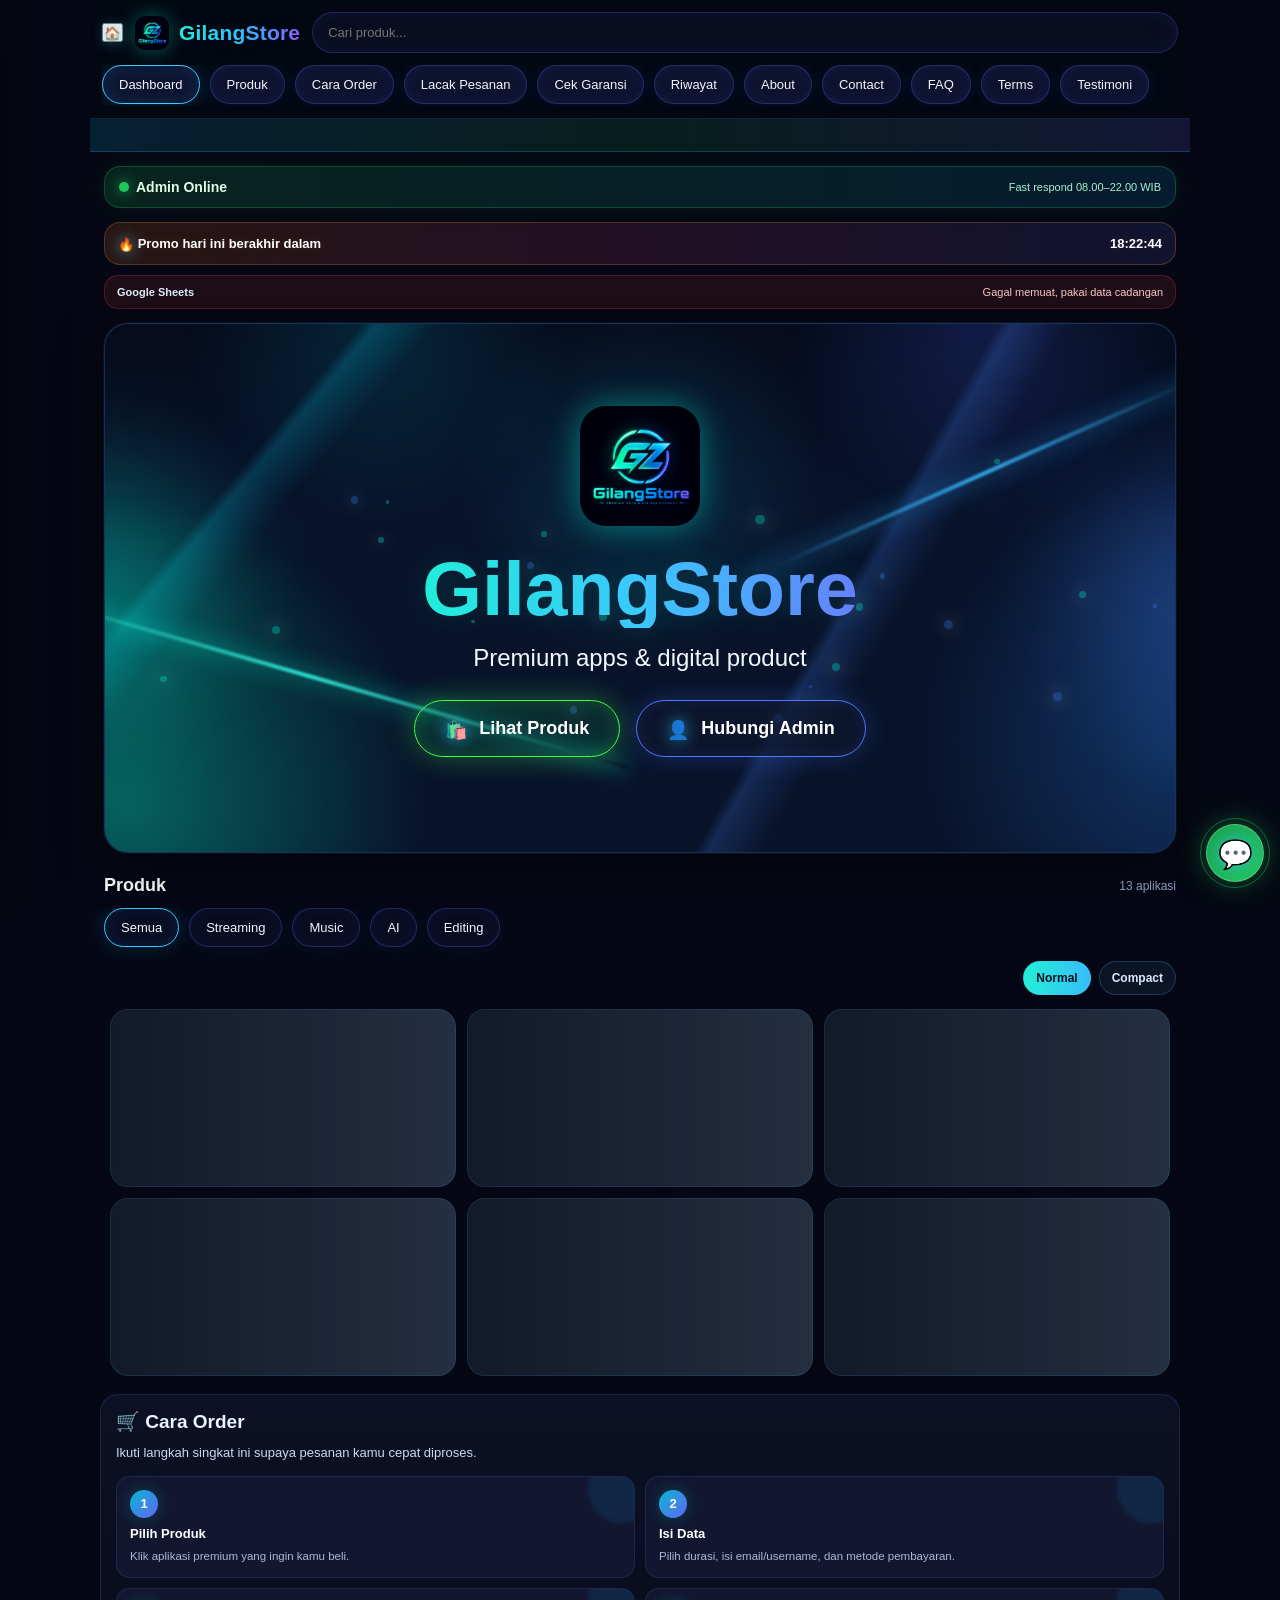
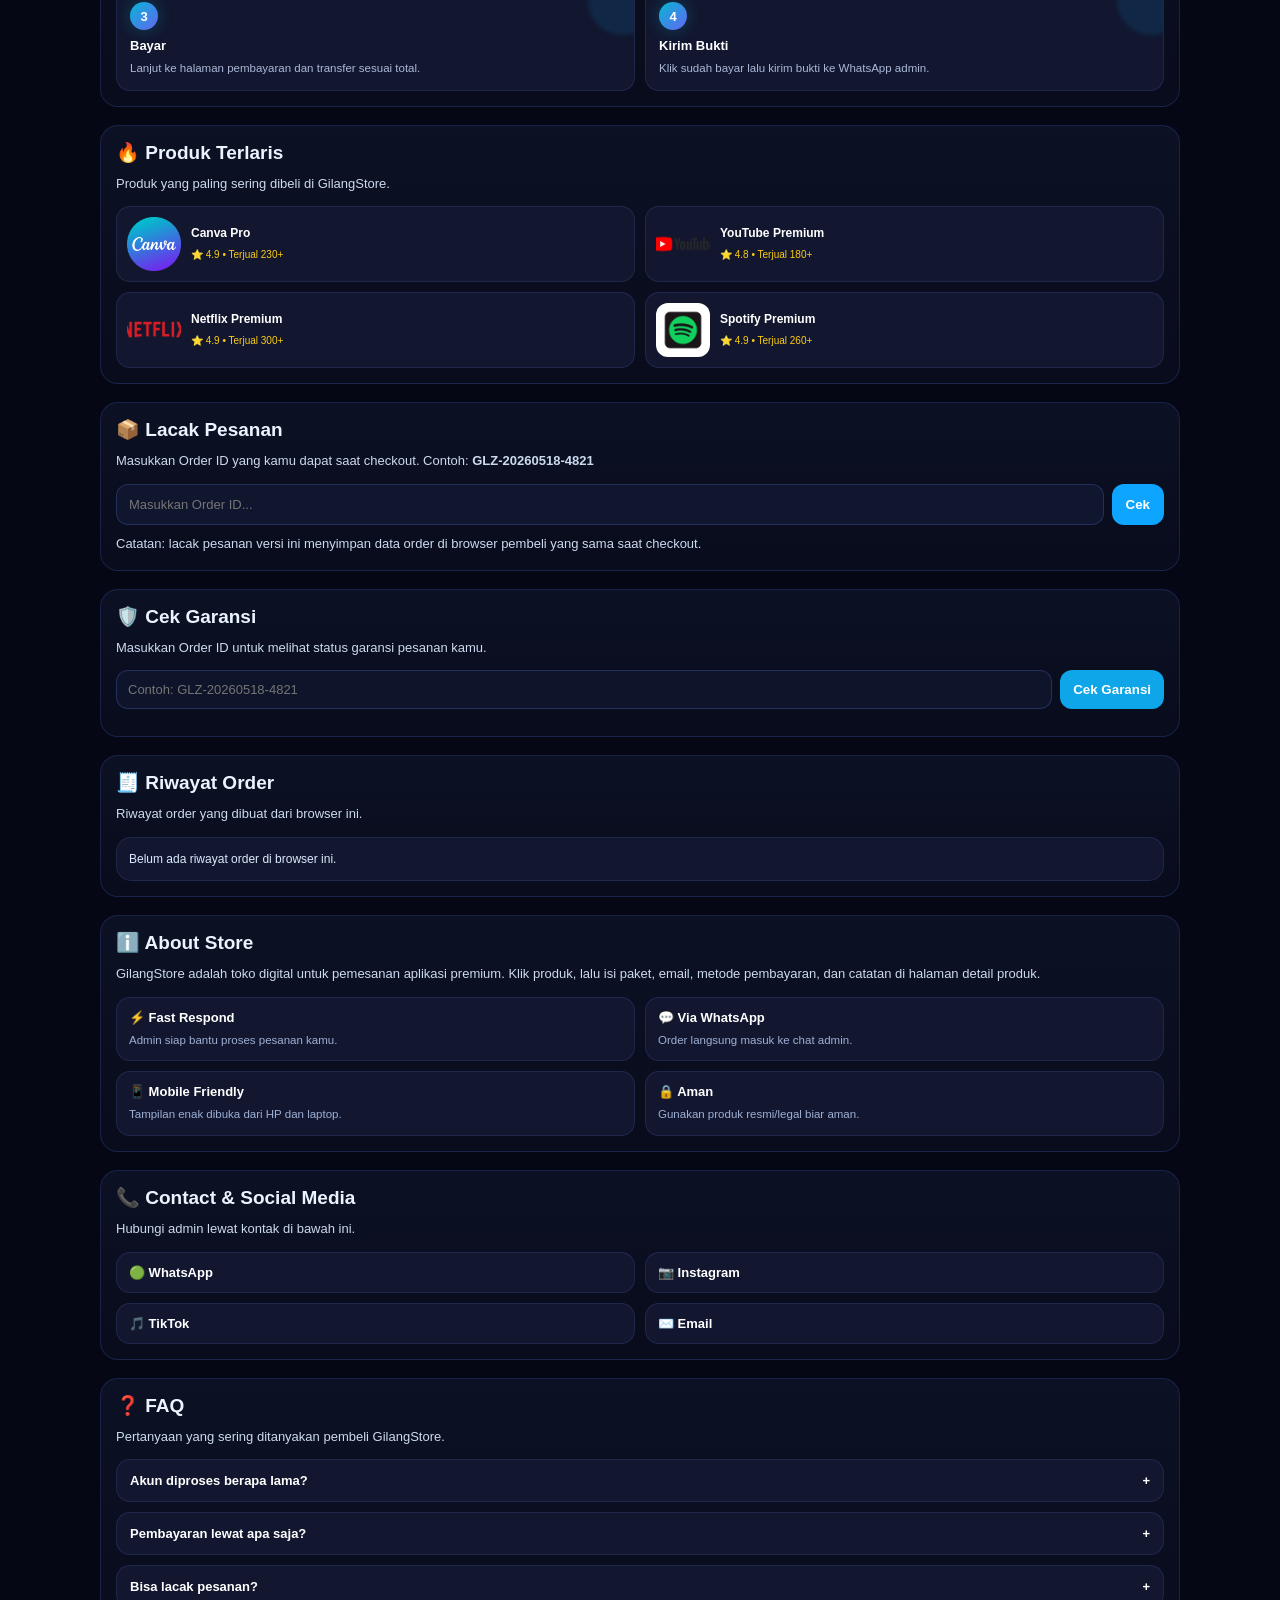
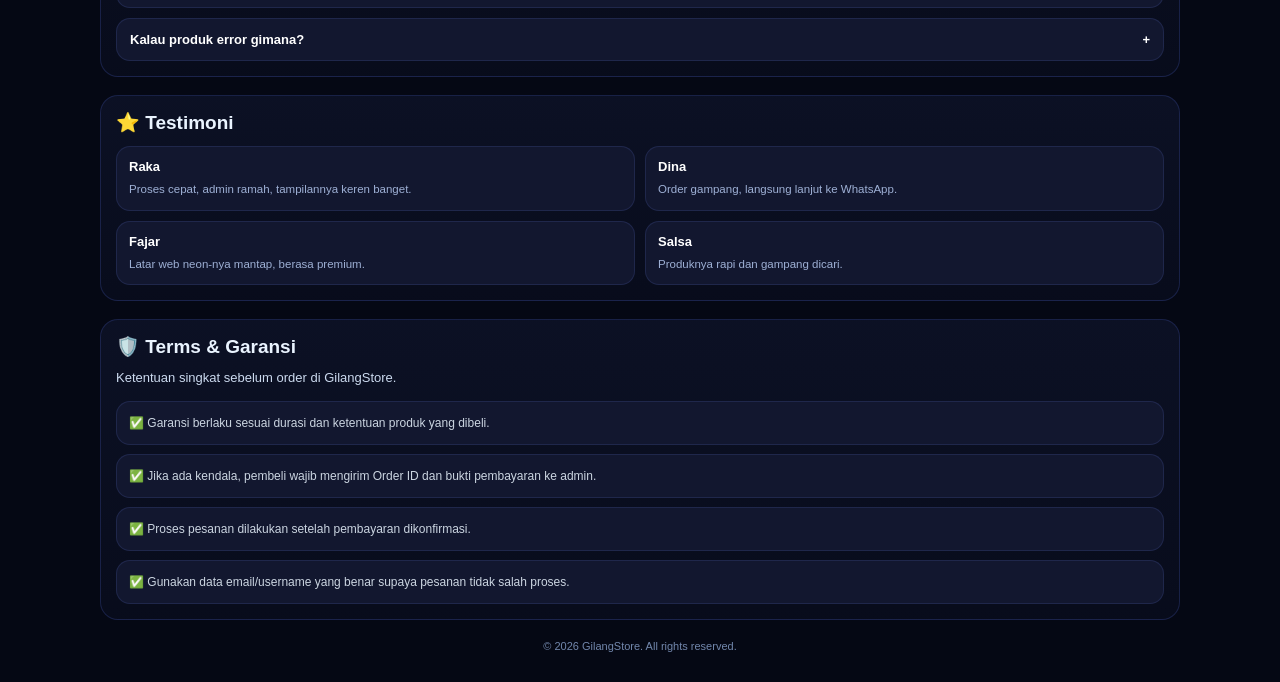
==== commit 7a87e8d1: "Add files via upload" ====
--- a/index.html
+++ b/index.html
@@ -4,6 +4,10 @@
   <meta charset="UTF-8" />
   <meta name="viewport" content="width=device-width, initial-scale=1.0" />
   <title>GilangStore</title>
+  <link rel="icon" type="image/png" href="gilz.png?v=3">
+  <link rel="shortcut icon" type="image/png" href="gilz.png?v=3">
+  <link rel="apple-touch-icon" href="gilz.png?v=3">
+
   <style>
     *{box-sizing:border-box;margin:0;padding:0;font-family:Arial,sans-serif}
     html{scroll-behavior:smooth}
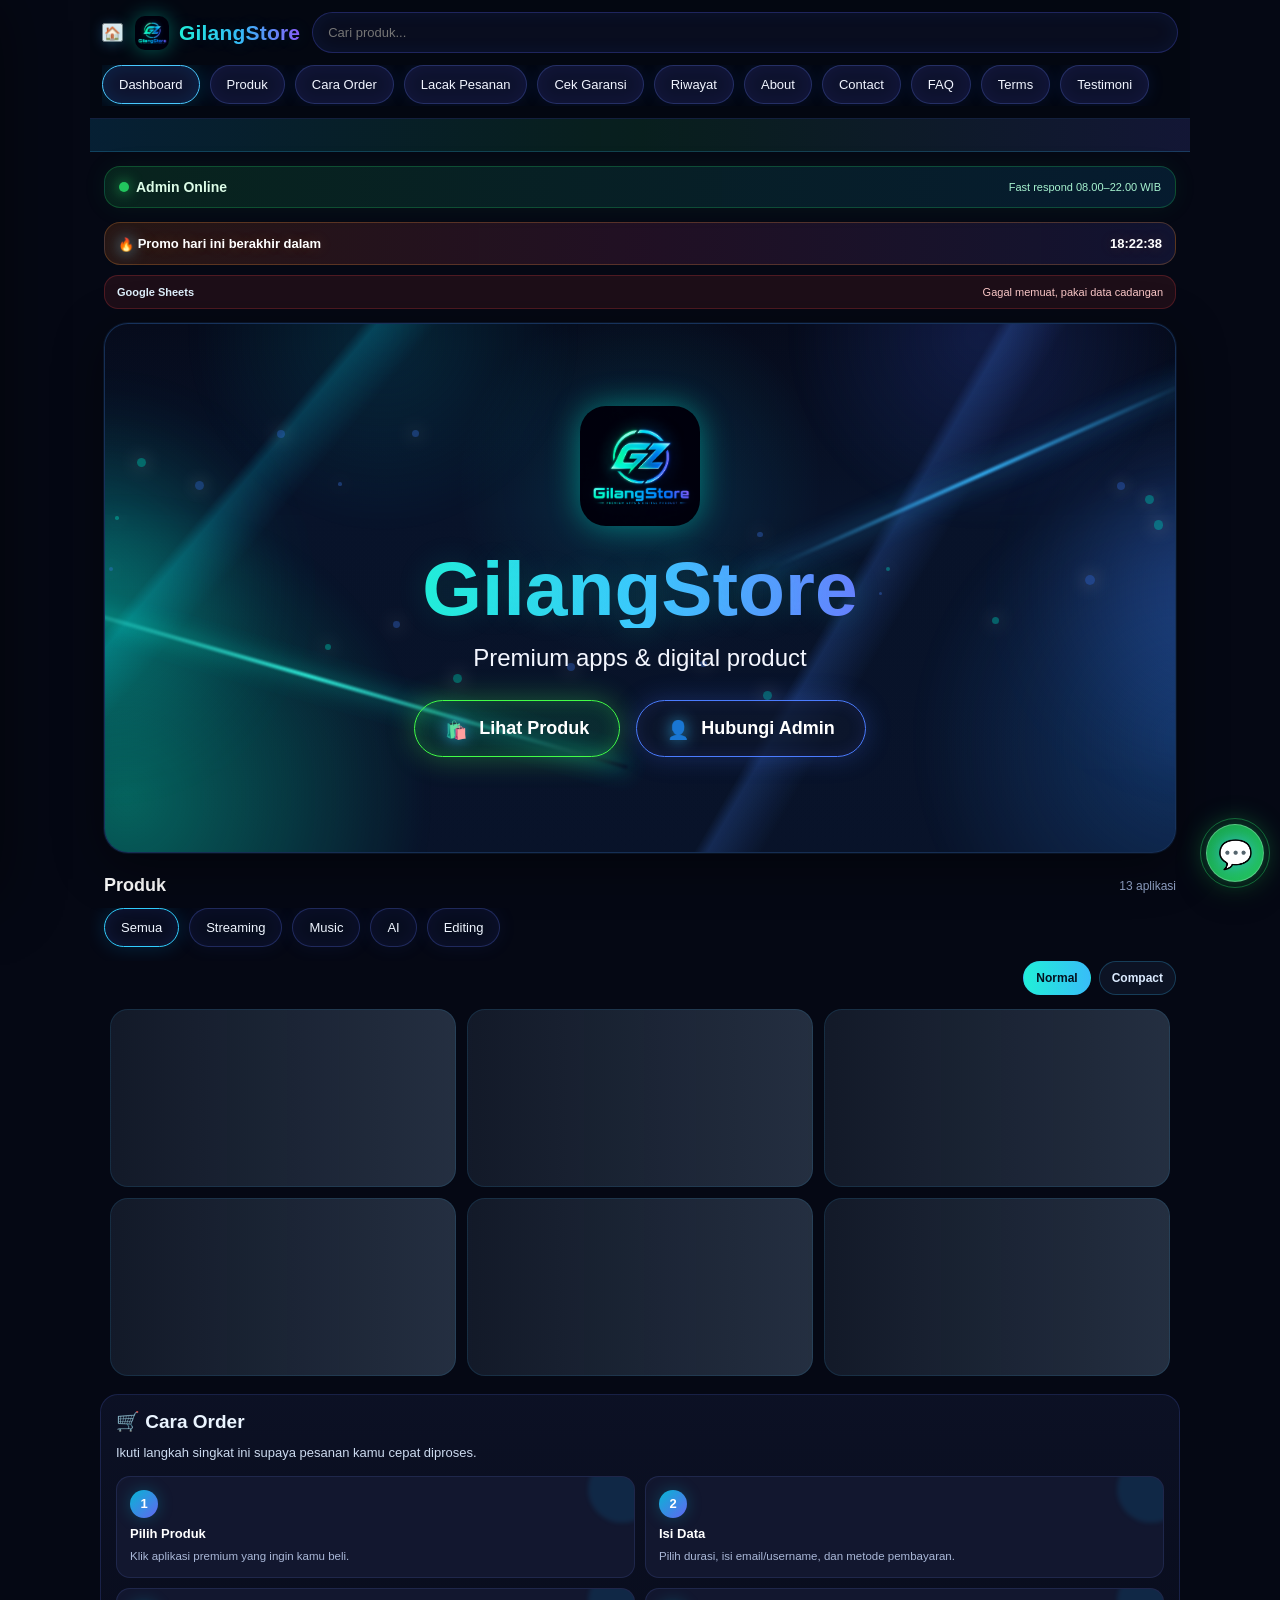
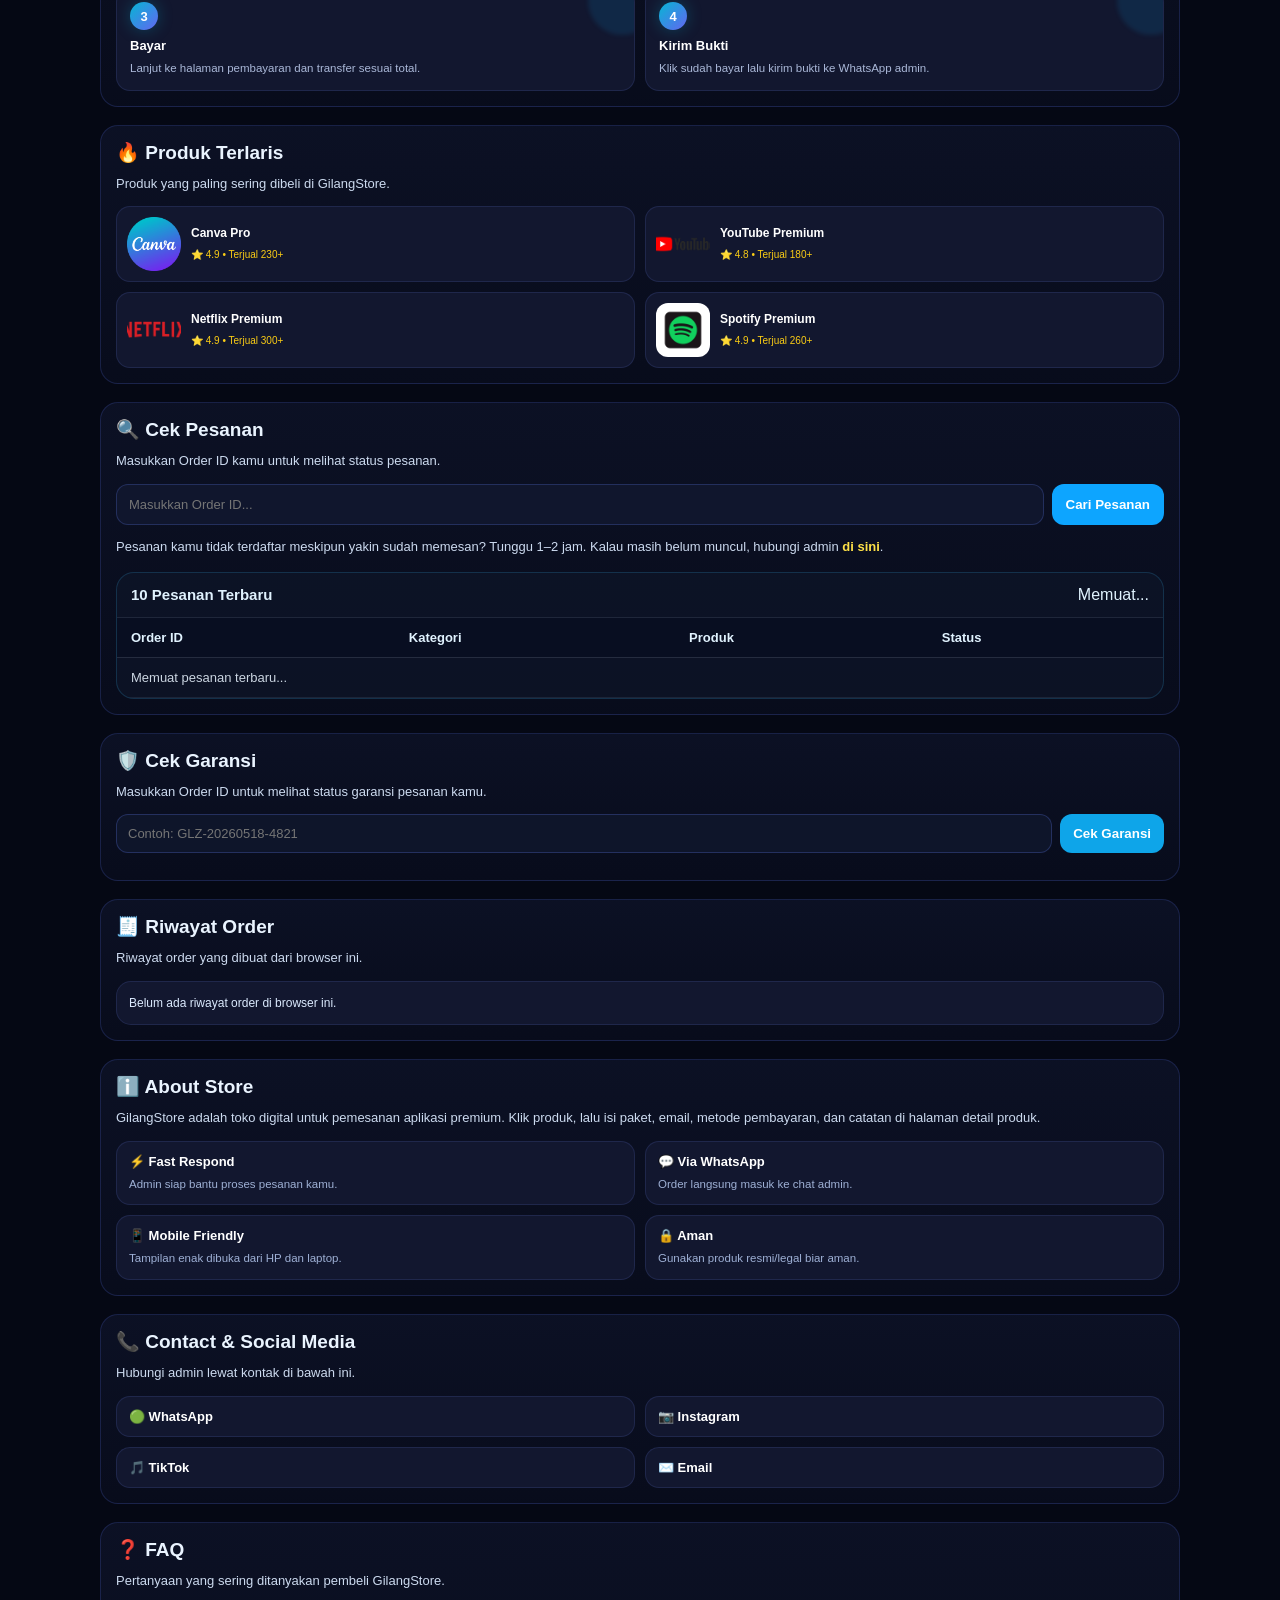
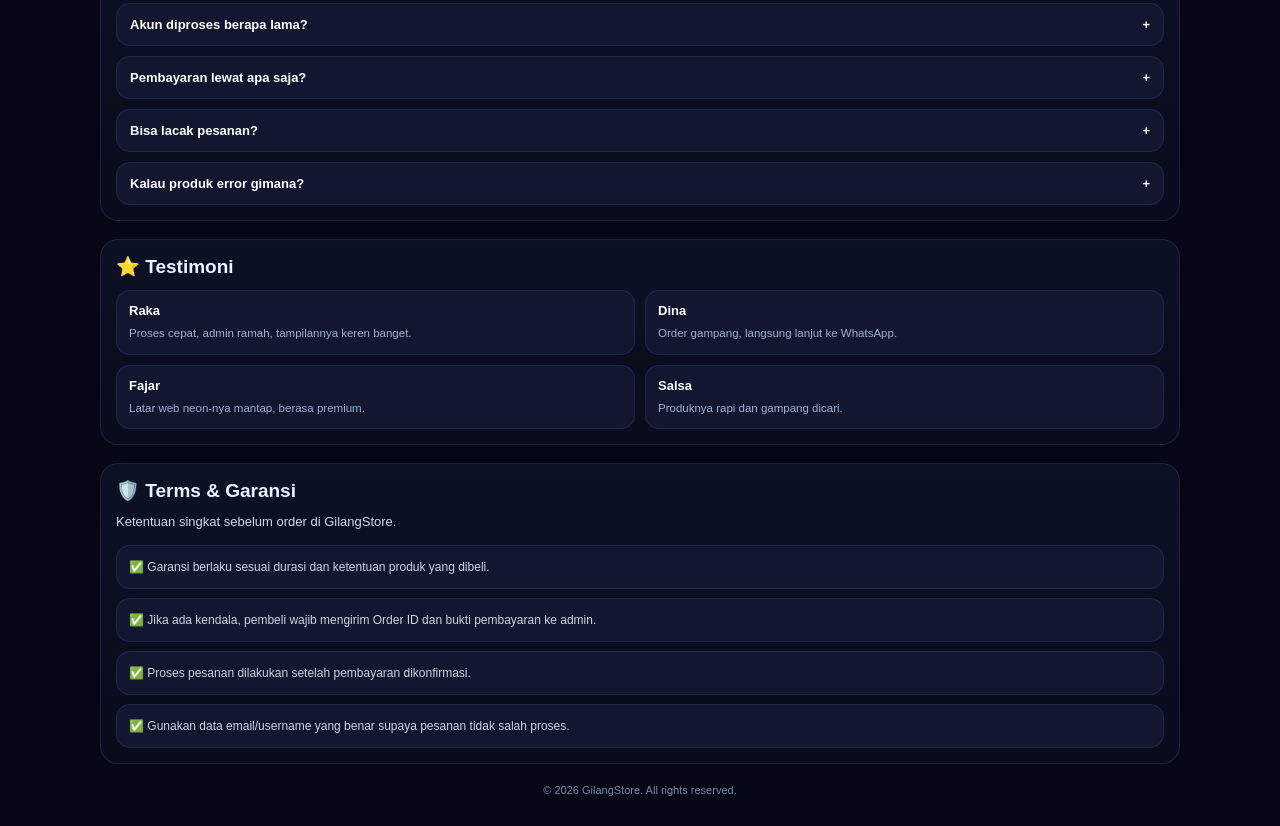
==== commit 6715bad5: "Add files via upload" ====
--- a/index.html
+++ b/index.html
@@ -1925,6 +1925,100 @@
       100%{transform:translateY(-140px) translateX(30px) scale(1.2);opacity:0}
     }
   
+
+
+    /* Cek Pesanan model table */
+    .orders-panel{
+      margin-top:14px;
+      background:rgba(15,23,42,.62);
+      border:1px solid rgba(56,189,248,.18);
+      border-radius:18px;
+      overflow:hidden;
+    }
+    .orders-panel-head{
+      padding:13px 14px;
+      display:flex;
+      align-items:center;
+      justify-content:space-between;
+      gap:10px;
+      border-bottom:1px solid rgba(148,163,184,.14);
+      color:#e0f2fe;
+    }
+    .orders-panel-head b{font-size:15px}
+    .orders-table-wrap{
+      overflow-x:auto;
+    }
+    .orders-table{
+      width:100%;
+      border-collapse:collapse;
+      min-width:640px;
+      font-size:13px;
+    }
+    .orders-table th{
+      text-align:left;
+      color:#e0f2fe;
+      padding:12px 14px;
+      border-bottom:1px solid rgba(148,163,184,.18);
+      background:rgba(2,6,23,.30);
+      white-space:nowrap;
+    }
+    .orders-table td{
+      padding:12px 14px;
+      color:#cbd5e1;
+      border-bottom:1px solid rgba(148,163,184,.12);
+      white-space:nowrap;
+    }
+    .orders-table tr:hover td{
+      background:rgba(56,189,248,.06);
+    }
+    .masked-id{
+      color:#fde047;
+      font-weight:900;
+      letter-spacing:.3px;
+    }
+    .order-note-gh{
+      margin-top:12px;
+      color:#a9b9d9;
+      font-size:13px;
+      line-height:1.55;
+    }
+    .order-note-gh a{
+      color:#fde047;
+      font-weight:900;
+    }
+    @media(max-width:699px){
+      .orders-table{font-size:12px;min-width:560px}
+      .orders-table th,.orders-table td{padding:10px 11px}
+    }
+
+
+    /* QRIS / Manual Payment Premium Modal */
+    .pay-modal-overlay{position:fixed;inset:0;z-index:9995;background:rgba(0,0,0,.62);backdrop-filter:blur(8px);display:none;align-items:center;justify-content:center;padding:16px}
+    .pay-modal-overlay.show{display:flex}
+    .pay-modal{width:min(94vw,430px);background:radial-gradient(circle at 20% 0%,rgba(34,211,238,.18),transparent 35%),linear-gradient(180deg,#07111f,#0a1020);border:1px solid rgba(56,189,248,.35);border-radius:26px;box-shadow:0 0 55px rgba(14,165,233,.22),0 25px 70px rgba(0,0,0,.45);overflow:hidden;color:white;animation:payPop .22s ease}
+    @keyframes payPop{from{transform:scale(.94);opacity:.4}to{transform:scale(1);opacity:1}}
+    .pay-modal-head{padding:16px 16px 12px;display:flex;align-items:center;justify-content:space-between;gap:10px;border-bottom:1px solid rgba(148,163,184,.16)}
+    .pay-modal-head b{font-size:18px;background:linear-gradient(90deg,var(--accent1),var(--accent2),var(--accent3));-webkit-background-clip:text;background-clip:text;color:transparent}
+    .pay-close{width:38px;height:38px;border-radius:50%;border:1px solid rgba(148,163,184,.25);background:rgba(15,23,42,.75);color:white;font-size:20px;cursor:pointer}
+    .pay-modal-body{padding:16px}
+    .pay-total-card{background:rgba(15,23,42,.72);border:1px solid rgba(56,189,248,.20);border-radius:18px;padding:14px;text-align:center;margin-bottom:12px}
+    .pay-total-card span{display:block;color:#93c5fd;font-size:12px;margin-bottom:5px}
+    .pay-total-card b{font-size:26px;color:#f8fafc;text-shadow:0 0 18px rgba(56,189,248,.20)}
+    .pay-info-list{display:grid;gap:8px;margin:12px 0}
+    .pay-info-row{display:flex;justify-content:space-between;gap:10px;background:rgba(15,23,42,.52);border:1px solid rgba(51,65,85,.55);border-radius:13px;padding:10px 11px;font-size:12px;color:#cbd5e1}
+    .pay-info-row b{color:white;text-align:right}
+    .pay-qris-box{display:none;background:white;border-radius:18px;padding:14px;text-align:center;margin:12px 0}
+    .pay-qris-box.show{display:block}
+    .pay-qris-box img{width:100%;max-width:260px;border-radius:12px;display:block;margin:auto}
+    .pay-qris-box p{color:#111827;font-size:12px;margin-top:8px;line-height:1.4}
+    .pay-instruction{background:rgba(251,191,36,.10);border:1px solid rgba(251,191,36,.25);color:#fde68a;border-radius:15px;padding:12px;font-size:12px;line-height:1.55;margin-top:12px}
+    .pay-modal-actions{display:grid;gap:9px;margin-top:13px}
+    .pay-action-main,.pay-action-secondary{border:0;border-radius:14px;padding:13px;font-weight:900;font-size:14px;cursor:pointer;text-align:center;text-decoration:none;display:block}
+    .pay-action-main{background:linear-gradient(90deg,#16a34a,#22c55e);color:white;box-shadow:0 0 26px rgba(34,197,94,.25)}
+    .pay-action-secondary{background:#101a35;color:white;border:1px solid rgba(62,125,255,.55)}
+    .copy-pay-line{margin-top:8px;display:flex;gap:8px}
+    .copy-pay-line input{flex:1;min-width:0;background:#0d1528;border:1px solid rgba(51,65,85,.7);border-radius:12px;color:white;padding:10px;font-size:12px}
+    .copy-pay-line button{border:0;border-radius:12px;background:#0ea5e9;color:white;padding:10px 12px;font-weight:900}
 
     /* Dynamic icon dari Google Sheets */
     .dyn-icon{
@@ -2206,8 +2300,8 @@
         <p>Premium apps & digital product</p>
 
         <div class="hero-buttons">
-          <a href="#produk" class="primary"><span id="iconLihatProduk">🛍️</span> <span id="textLihatProduk">Lihat Produk</span></a>
-          <a href="#contact" class="secondary"><span id="iconHubungiAdmin">👤</span> <span id="textHubungiAdmin">Hubungi Admin</span></a>
+          <a href="javascript:void(0)" onclick="showHome('produk')" class="primary"><span id="iconLihatProduk">🛍️</span> <span id="textLihatProduk">Lihat Produk</span></a>
+          <a href="javascript:void(0)" onclick="showHome('contact')" class="secondary"><span id="iconHubungiAdmin">👤</span> <span id="textHubungiAdmin">Hubungi Admin</span></a>
         </div>
       </div>
     </section>
@@ -2253,14 +2347,40 @@
     </section>
 
     <section class="content-section" id="lacak">
-      <h2>📦 Lacak Pesanan</h2>
-      <p>Masukkan Order ID yang kamu dapat saat checkout. Contoh: <b>GLZ-20260518-4821</b></p>
+      <h2>🔍 Cek Pesanan</h2>
+      <p>Masukkan Order ID kamu untuk melihat status pesanan.</p>
       <div class="track-box">
         <input id="trackInput" type="text" placeholder="Masukkan Order ID..." />
-        <button onclick="trackOrder()">Cek</button>
+        <button onclick="trackOrder()">Cari Pesanan</button>
       </div>
       <div class="track-result" id="trackResult"></div>
-      <p class="note">Catatan: lacak pesanan versi ini menyimpan data order di browser pembeli yang sama saat checkout.</p>
+
+      <p class="order-note-gh">
+        Pesanan kamu tidak terdaftar meskipun yakin sudah memesan? Tunggu 1–2 jam. Kalau masih belum muncul, hubungi admin
+        <a id="orderHelpWa" href="#" target="_blank">di sini</a>.
+      </p>
+
+      <div class="orders-panel">
+        <div class="orders-panel-head">
+          <b>10 Pesanan Terbaru</b>
+          <span id="recentOrdersUpdated">Memuat...</span>
+        </div>
+        <div class="orders-table-wrap">
+          <table class="orders-table">
+            <thead>
+              <tr>
+                <th>Order ID</th>
+                <th>Kategori</th>
+                <th>Produk</th>
+                <th>Status</th>
+              </tr>
+            </thead>
+            <tbody id="recentOrdersBody">
+              <tr><td colspan="4">Memuat pesanan terbaru...</td></tr>
+            </tbody>
+          </table>
+        </div>
+      </div>
     </section>
 
     <section class="content-section" id="garansi">
@@ -2457,7 +2577,7 @@
           <p class="desc">Kalau pembayaran sudah dilakukan, klik tombol di bawah. Status akan berubah jadi menunggu konfirmasi admin.</p>
 
           <div class="pay-actions">
-            <button class="paid-btn" onclick="markPaid()">Saya Sudah Bayar</button>
+            <button class="paid-btn" onclick="openPayModal()">Saya Sudah Bayar</button>
             <a class="admin-btn" id="payAdminBtn" href="#" target="_blank">Chat Admin</a>
             <button class="admin-btn" onclick="showHome('lacak')">Cek Lacak Pesanan</button>
           </div>
@@ -2493,6 +2613,42 @@
   </div>
 
 
+  
+  <div class="pay-modal-overlay" id="payModalOverlay">
+    <div class="pay-modal">
+      <div class="pay-modal-head">
+        <b>💳 Pembayaran Manual</b>
+        <button type="button" class="pay-close" onclick="closePayModal()">×</button>
+      </div>
+      <div class="pay-modal-body">
+        <div class="pay-total-card"><span>Total Tagihan</span><b id="modalPayTotal">Rp0</b></div>
+        <div class="pay-info-list">
+          <div class="pay-info-row"><span>Order ID</span><b id="modalPayOrderId">-</b></div>
+          <div class="pay-info-row"><span>Produk</span><b id="modalPayProduct">-</b></div>
+          <div class="pay-info-row"><span>Durasi</span><b id="modalPayPlan">-</b></div>
+          <div class="pay-info-row"><span>Metode</span><b id="modalPayMethod">-</b></div>
+        </div>
+        <div class="copy-pay-line" id="modalCopyBox">
+          <input id="modalPayNumber" readonly value="-">
+          <button onclick="copyModalPayment()">Salin</button>
+        </div>
+        <div class="pay-qris-box" id="modalQrisBox">
+          <img src="qris.png" alt="QRIS GilangStore" onerror="this.style.display='none'; this.nextElementSibling.textContent='Upload file qris.png ke GitHub agar QRIS muncul.'">
+          <p>Scan QRIS lalu bayar sesuai total tagihan.</p>
+        </div>
+        <div class="pay-instruction" id="modalInstruction">
+          Setelah bayar, klik tombol di bawah untuk menandai pembayaran dan kirim bukti ke WhatsApp admin.
+        </div>
+        <div class="pay-modal-actions">
+          <button class="pay-action-main" onclick="markPaidFromModal()">Saya Sudah Bayar</button>
+          <a class="pay-action-secondary" id="modalProofWa" href="#" target="_blank">Kirim Bukti ke WhatsApp</a>
+          <button class="pay-action-secondary" onclick="downloadReceipt()">Download Struk</button>
+        </div>
+      </div>
+    </div>
+  </div>
+
+
   <div class="toast" id="toast">Berhasil disalin ✅</div>
 
   <nav class="bottom-nav">
@@ -2512,6 +2668,14 @@
 
     const PRODUK_CSV_URL = "https://docs.google.com/spreadsheets/d/e/2PACX-1vRzhjg3iSMx5IgIuNU5iOv3MQtPhpg9VmAx5rSmiRu3si0NZ30mQyuiqO3d1DqAlQ/pub?gid=836432154&single=true&output=csv";
     const SETTING_CSV_URL = "https://docs.google.com/spreadsheets/d/e/2PACX-1vRzhjg3iSMx5IgIuNU5iOv3MQtPhpg9VmAx5rSmiRu3si0NZ30mQyuiqO3d1DqAlQ/pub?gid=1683778630&single=true&output=csv";
+    let RECENT_ORDERS_CSV_URL = "";
+    let recentOrders = [];
+    let planLabels = {
+      1: "1 Bulan",
+      2: "2 Bulan",
+      3: "3 Bulan"
+    };
+
     let paymentNumbers = {
       DANA: "087886783807",
       GoPay: "087886783807",
@@ -2558,9 +2722,9 @@
 
     function statusClass(status){
       const s = String(status || "").toLowerCase();
-      if(s.includes("konfirmasi")) return "status-menunggu-konfirmasi";
+      if(s.includes("konfirmasi") || s.includes("pending")) return "status-menunggu-konfirmasi";
       if(s.includes("diproses")) return "status-diproses";
-      if(s.includes("selesai") || s.includes("berhasil")) return "status-selesai";
+      if(s.includes("selesai") || s.includes("berhasil") || s.includes("success")) return "status-selesai";
       if(s.includes("batal")) return "status-batal";
       return "status-menunggu-pembayaran";
     }
@@ -2718,6 +2882,22 @@
       el.textContent = getSetting(key, fallback);
     }
 
+
+    function applyPlanLabels(){
+      planLabels = {
+        1: getSetting("plan_1_text", "1 Bulan"),
+        2: getSetting("plan_2_text", "2 Bulan"),
+        3: getSetting("plan_3_text", "3 Bulan")
+      };
+
+      const p1 = document.getElementById("planText1");
+      const p2 = document.getElementById("planText2");
+      const p3 = document.getElementById("planText3");
+      if(p1) p1.textContent = planLabels[1];
+      if(p2) p2.textContent = planLabels[2];
+      if(p3) p3.textContent = planLabels[3];
+    }
+
     function applyDynamicIcons(){
       setIcon("iconMenuHome", "icon_menu_home", "🏠");
       setIcon("iconPromo", "icon_promo", "🔥");
@@ -2751,6 +2931,71 @@
       setText("promoTitleText", "promo_title_text", "Promo hari ini berakhir dalam");
     }
 
+
+    function maskOrderId(id){
+      const raw = String(id || "").trim();
+      if(!raw) return "-";
+      if(raw.length <= 8) return raw;
+      return raw.slice(0, 4) + "******" + raw.slice(-4);
+    }
+
+    function mapRecentOrder(row){
+      return {
+        order_id: row.order_id || row.orderid || row.id || row["order id"] || "",
+        kategori: row.kategori || row.category || row.games || row.game || row.jenis || "App Premium",
+        produk: row.produk || row.product || row.item || "",
+        status: row.status || "Success"
+      };
+    }
+
+    function renderRecentOrders(){
+      const body = document.getElementById("recentOrdersBody");
+      const updated = document.getElementById("recentOrdersUpdated");
+      if(!body) return;
+
+      const rows = recentOrders.slice(0, 10);
+
+      if(rows.length === 0){
+        body.innerHTML = `<tr><td colspan="4">Belum ada data pesanan terbaru dari Google Sheets.</td></tr>`;
+        if(updated) updated.textContent = "Kosong";
+        return;
+      }
+
+      body.innerHTML = rows.map(order => `
+        <tr>
+          <td><span class="masked-id">${maskOrderId(order.order_id)}</span></td>
+          <td>${order.kategori || "-"}</td>
+          <td>${order.produk || "-"}</td>
+          <td><span class="status-pill ${statusClass(order.status)}">${statusLabel(order.status)}</span></td>
+        </tr>
+      `).join("");
+
+      if(updated){
+        const time = new Date().toLocaleTimeString("id-ID", {hour:"2-digit", minute:"2-digit"});
+        updated.textContent = `Update ${time}`;
+      }
+    }
+
+    async function loadRecentOrders(){
+      try{
+        if(!RECENT_ORDERS_CSV_URL){
+          renderRecentOrders();
+          return;
+        }
+
+        const res = await fetch(RECENT_ORDERS_CSV_URL + (RECENT_ORDERS_CSV_URL.includes("?") ? "&" : "?") + "_=" + Date.now());
+        if(!res.ok) throw new Error("Recent orders CSV tidak bisa dibaca");
+
+        const text = await res.text();
+        recentOrders = parseCSV(text).map(mapRecentOrder).filter(o => o.order_id || o.produk);
+        renderRecentOrders();
+      } catch(error){
+        console.error(error);
+        const body = document.getElementById("recentOrdersBody");
+        if(body) body.innerHTML = `<tr><td colspan="4">Gagal memuat recent orders. Cek link CSV recent_orders di sheet setting.</td></tr>`;
+      }
+    }
+
     function applySettingsFromSheet(rows){
       const settings = {};
       rows.forEach(row => {
@@ -2765,6 +3010,8 @@
         whatsappNumber = settings.whatsapp.replace(/[^\d]/g, "");
         if(whatsappNumber.startsWith("0")) whatsappNumber = "62" + whatsappNumber.slice(1);
       }
+
+      RECENT_ORDERS_CSV_URL = settings.recent_orders_csv || settings.recent_order_csv || settings.orders_csv || RECENT_ORDERS_CSV_URL;
 
       paymentNumbers = {
         DANA: settings.dana || paymentNumbers.DANA,
@@ -2822,6 +3069,8 @@
       }
 
       const waUrl = `https://wa.me/${whatsappNumber}?text=${encodeURIComponent("Halo kak, saya mau tanya produk di GilangStore.")}`;
+      const orderHelpWa = document.getElementById("orderHelpWa");
+      if(orderHelpWa) orderHelpWa.href = `https://wa.me/${whatsappNumber}?text=${encodeURIComponent("Halo kak, saya mau cek pesanan GilangStore.")}`;
       const floatingWa = document.getElementById("floatingWa");
       const bottomWa = document.getElementById("bottomWa");
       const waLink = document.getElementById("waLink");
@@ -2834,6 +3083,8 @@
       if(maintenanceWa) maintenanceWa.href = waUrl;
 
       applyDynamicIcons();
+      applyPlanLabels();
+      applyPlanLabels();
 
       const ig = settings.instagram || "https://instagram.com/gilangrmndn.1";
       const tiktok = settings.tiktok || "https://www.tiktok.com/@snevilz_2?_r=1&_t=ZS-96SrTBfPVxZ";
@@ -2883,6 +3134,7 @@
         if(sheetProducts.length > 0){
           products = sheetProducts;
           applySettingsFromSheet(settingRows);
+          loadRecentOrders();
           applyFilters();
           renderBestSellers();
           sheetLoaded = true;
@@ -2942,7 +3194,7 @@
         const soldOut = isProductSoldOut(product);
         const card = document.createElement("a");
         card.className = soldOut ? "card out-of-stock reveal" : "card reveal";
-        card.href = soldOut ? "javascript:void(0)" : `#/product/${product.slug}`;
+        card.href = "javascript:void(0)";
         card.onclick = (e)=>{
           e.preventDefault();
           if(soldOut){
@@ -3009,7 +3261,7 @@
 
       selectedProduct = product;
       currentOrderId = generateOrderId();
-      location.hash = `/product/${slug}`;
+      history.pushState("", document.title, location.pathname);
 
       document.getElementById("homePage").classList.remove("active");
       document.getElementById("paymentPage").classList.remove("active");
@@ -3052,7 +3304,7 @@
     }
 
     document.addEventListener("keydown", (event) => {
-      if(event.key === "Escape") closeDrawer();
+      if(event.key === "Escape"){ closeDrawer(); closePayModal(); }
     });
 
     function showHome(target){
@@ -3181,7 +3433,7 @@
 
       document.getElementById("payOrderId").textContent = order.id;
       document.getElementById("payProduct").textContent = order.product;
-      document.getElementById("payPlan").textContent = `${order.plan} bulan`;
+      document.getElementById("payPlan").textContent = order.planLabel || `${order.plan} Bulan`;
       document.getElementById("payTotal").textContent = order.total;
       document.getElementById("payMethod").textContent = order.payment;
 
@@ -3236,6 +3488,75 @@
       window.scrollTo(0,0);
     }
 
+
+    function getOrderForPayment(){
+      if(!selectedProduct) return null;
+      const plan = Number(document.getElementById("planSelect")?.value || 1);
+      const email = document.getElementById("buyerEmail")?.value.trim() || "-";
+      const note = document.getElementById("buyerNote")?.value.trim() || "-";
+      const total = getPlanPrice(selectedProduct, plan);
+      return {
+        id: currentOrderId,
+        product: selectedProduct.name,
+        plan,
+        planLabel: planLabels[plan] || `${plan} Bulan`,
+        total: rupiah(total),
+        payment: selectedPayment,
+        email,
+        note,
+        status: "Menunggu Pembayaran"
+      };
+    }
+
+    function openPayModal(){
+      const order = getOrderForPayment();
+      if(!order){ showToast("Order belum ada"); return; }
+
+      document.getElementById("modalPayTotal").textContent = order.total;
+      document.getElementById("modalPayOrderId").textContent = order.id;
+      document.getElementById("modalPayProduct").textContent = order.product;
+      document.getElementById("modalPayPlan").textContent = order.planLabel;
+      document.getElementById("modalPayMethod").textContent = order.payment;
+
+      const payNumber = order.payment === "QRIS" ? "Scan QRIS" : (paymentNumbers[order.payment] || "-");
+      document.getElementById("modalPayNumber").value = payNumber;
+      document.getElementById("modalQrisBox").classList.toggle("show", order.payment === "QRIS");
+
+      if(order.payment === "QRIS"){
+        document.getElementById("modalInstruction").innerHTML = `Scan QRIS, bayar <b>${order.total}</b>, lalu klik <b>Saya Sudah Bayar</b> dan kirim bukti ke WhatsApp admin.`;
+      } else {
+        document.getElementById("modalInstruction").innerHTML = `Transfer ke <b>${order.payment}</b> nomor <b>${payNumber}</b> sebesar <b>${order.total}</b>, lalu klik <b>Saya Sudah Bayar</b>.`;
+      }
+
+      const msg =
+`Halo kak, saya sudah bayar:
+Order ID: ${order.id}
+Produk: ${order.product}
+Durasi: ${order.planLabel}
+Total: ${order.total}
+Pembayaran: ${order.payment}
+Email/Username: ${order.email}
+
+Saya kirim bukti transfernya ya.`;
+
+      document.getElementById("modalProofWa").href = `https://wa.me/${whatsappNumber}?text=${encodeURIComponent(msg)}`;
+      document.getElementById("payModalOverlay").classList.add("show");
+    }
+
+    function closePayModal(){
+      document.getElementById("payModalOverlay")?.classList.remove("show");
+    }
+
+    function copyModalPayment(){
+      const val = document.getElementById("modalPayNumber")?.value || "";
+      copyText(val, "Nomor pembayaran disalin ✅");
+    }
+
+    function markPaidFromModal(){
+      markPaid();
+      closePayModal();
+    }
+
     function markPaid(){
       if(!selectedProduct) return;
 
@@ -3280,7 +3601,7 @@
         <div class="history-card">
           <b>${order.product}</b><br>
           Order ID: <b>${order.id}</b><br>
-          Durasi: <b>${order.plan} bulan</b><br>
+          Durasi: <b>${order.planLabel || planLabels[order.plan] || (order.plan + " Bulan")}</b><br>
           Total: <b>${order.total}</b><br>
           Status: <span class="status-pill ${statusClass(order.status)}">${statusLabel(order.status)}</span>
           <div class="history-actions">
@@ -3340,6 +3661,8 @@
           id: currentOrderId,
           product: selectedProduct.name,
           plan,
+          planLabel: planLabels[plan] || `${plan} Bulan`,
+        planLabel: planLabels[plan] || `${plan} Bulan`,
           total: rupiah(getPlanPrice(selectedProduct, plan)),
           payment: selectedPayment,
           status: "Menunggu Pembayaran"
@@ -3358,7 +3681,7 @@
 
       document.getElementById("receiptOrderId").textContent = order.id;
       document.getElementById("receiptProduct").textContent = order.product;
-      document.getElementById("receiptPlan").textContent = `${order.plan} bulan`;
+      document.getElementById("receiptPlan").textContent = order.planLabel || `${order.plan} Bulan`;
       document.getElementById("receiptPayment").textContent = order.payment;
       document.getElementById("receiptStatus").textContent = statusLabel(order.status);
       document.getElementById("receiptTotal").textContent = order.total;
@@ -3403,7 +3726,7 @@
           <b>Order ditemukan ✅</b><br>
           Order ID: <b>${order.id}</b><br>
           Produk: <b>${order.product}</b><br>
-          Durasi: <b>${order.plan} bulan</b><br>
+          Durasi: <b>${order.planLabel || planLabels[order.plan] || (order.plan + " Bulan")}</b><br>
           Total: <b>${order.total}</b><br>
           Pembayaran: <b>${order.payment}</b><br>
           Status: <span class="status-pill ${statusClass(order.status)}">${statusLabel(order.status)}</span><br>
@@ -3411,14 +3734,24 @@
           <button class="mini-action" onclick="orderAgain('${order.productSlug || ""}', '${order.product || ""}')">Order Lagi</button>
         `;
       } else {
-        result.innerHTML = `<b>Order ID belum ditemukan.</b><br>Pastikan kode benar. Kalau kamu pesan lewat WhatsApp, kirim Order ID itu ke admin untuk dicek manual.`;
+        const sheetOrder = recentOrders.find(o => String(o.order_id || "").toUpperCase() === input);
+        if(sheetOrder){
+          result.innerHTML = `
+            <b>Order ditemukan dari daftar pesanan ✅</b><br>
+            Order ID: <b>${sheetOrder.order_id}</b><br>
+            Kategori: <b>${sheetOrder.kategori || "-"}</b><br>
+            Produk: <b>${sheetOrder.produk || "-"}</b><br>
+            Status: <span class="status-pill ${statusClass(sheetOrder.status)}">${statusLabel(sheetOrder.status)}</span>
+          `;
+        } else {
+          result.innerHTML = `<b>Order ID belum ditemukan.</b><br>Pastikan kode benar. Kalau kamu pesan lewat WhatsApp, kirim Order ID itu ke admin untuk dicek manual.`;
+        }
       }
     }
 
     function loadFromHash(){
-      const hash = location.hash.replace("#/product/","");
-      if(location.hash.startsWith("#/product/")) openProduct(hash);
-      else renderProducts(products);
+      history.replaceState("", document.title, location.pathname);
+      renderProducts(products);
     }
 
     function createParticles(){
@@ -3577,7 +3910,11 @@
     loadFromHash();
     window.addEventListener("hashchange", loadFromHash);
     createParticles();
-  </script>
+  
+    document.addEventListener("click", (event) => {
+      if(event.target && event.target.id === "payModalOverlay") closePayModal();
+    });
+</script>
   <script src="https://cdn.jsdelivr.net/npm/html2canvas@1.4.1/dist/html2canvas.min.js"></script>
 </body>
 </html>
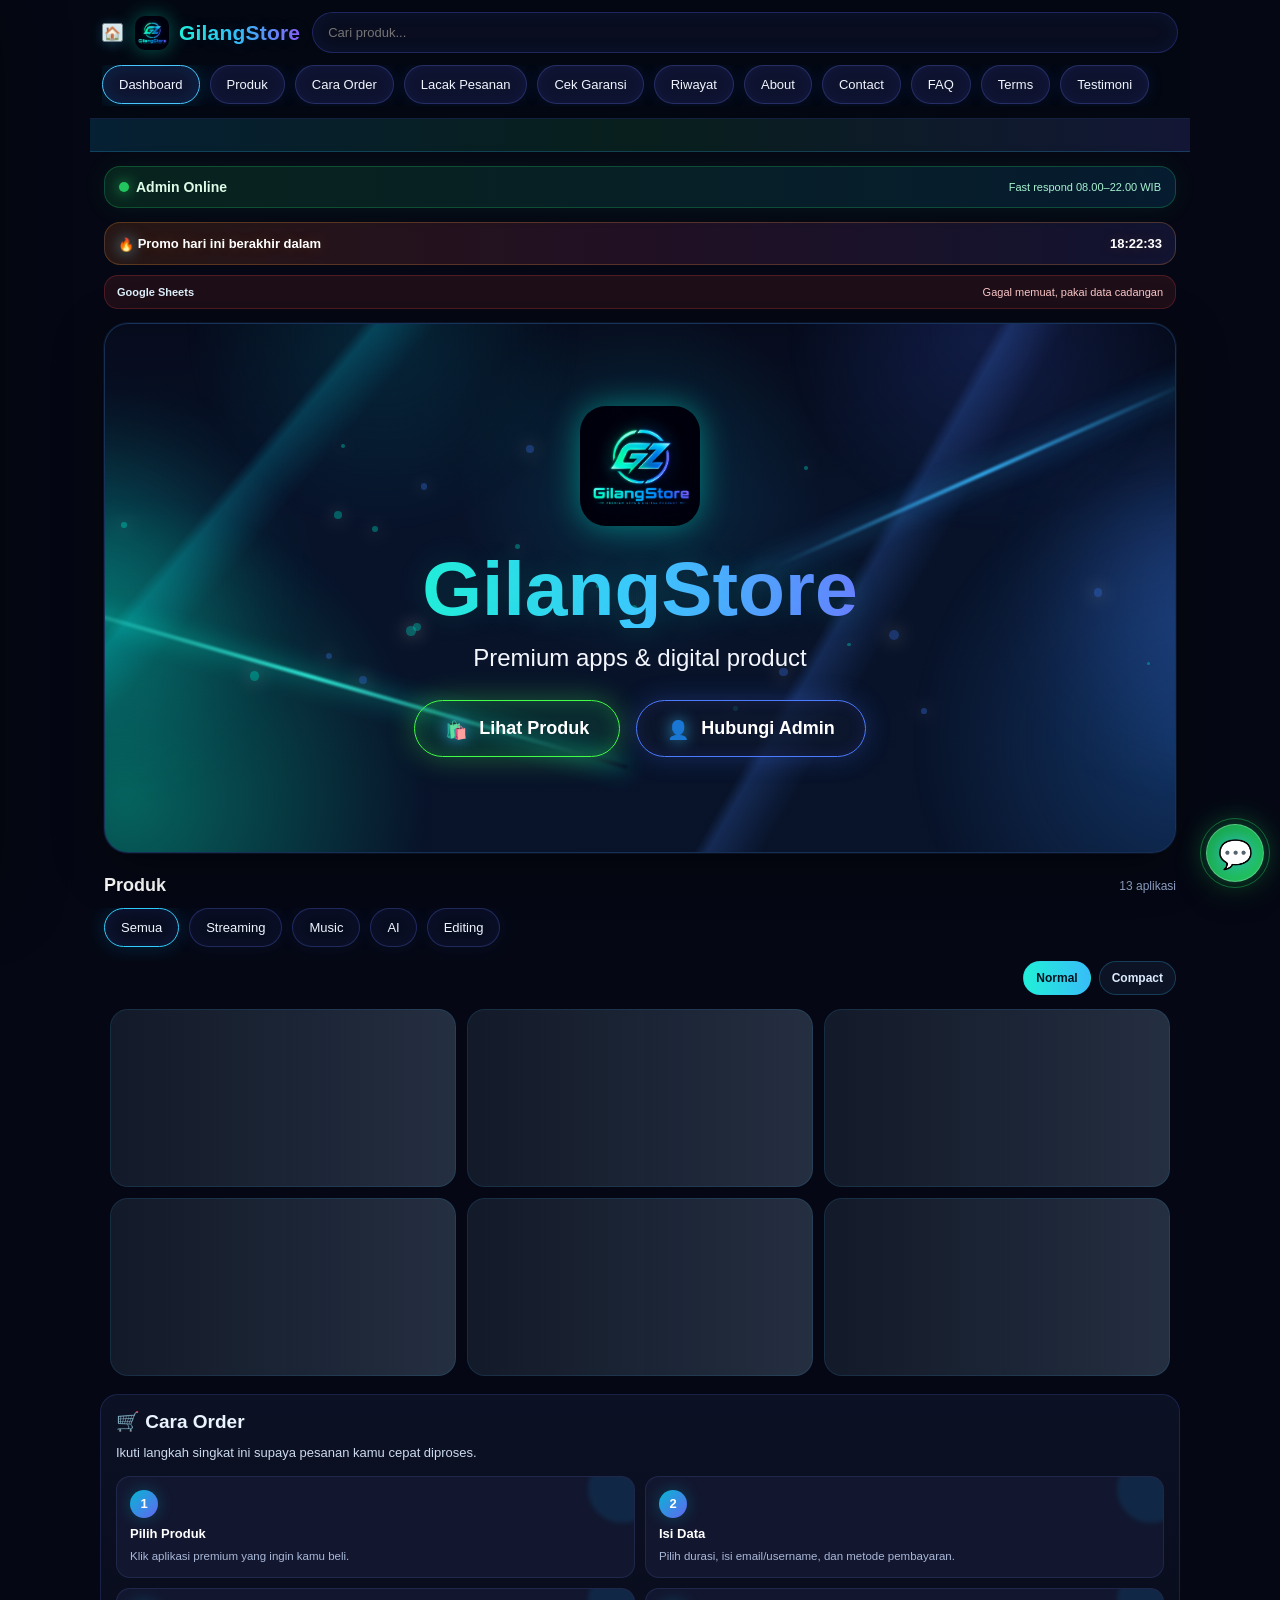
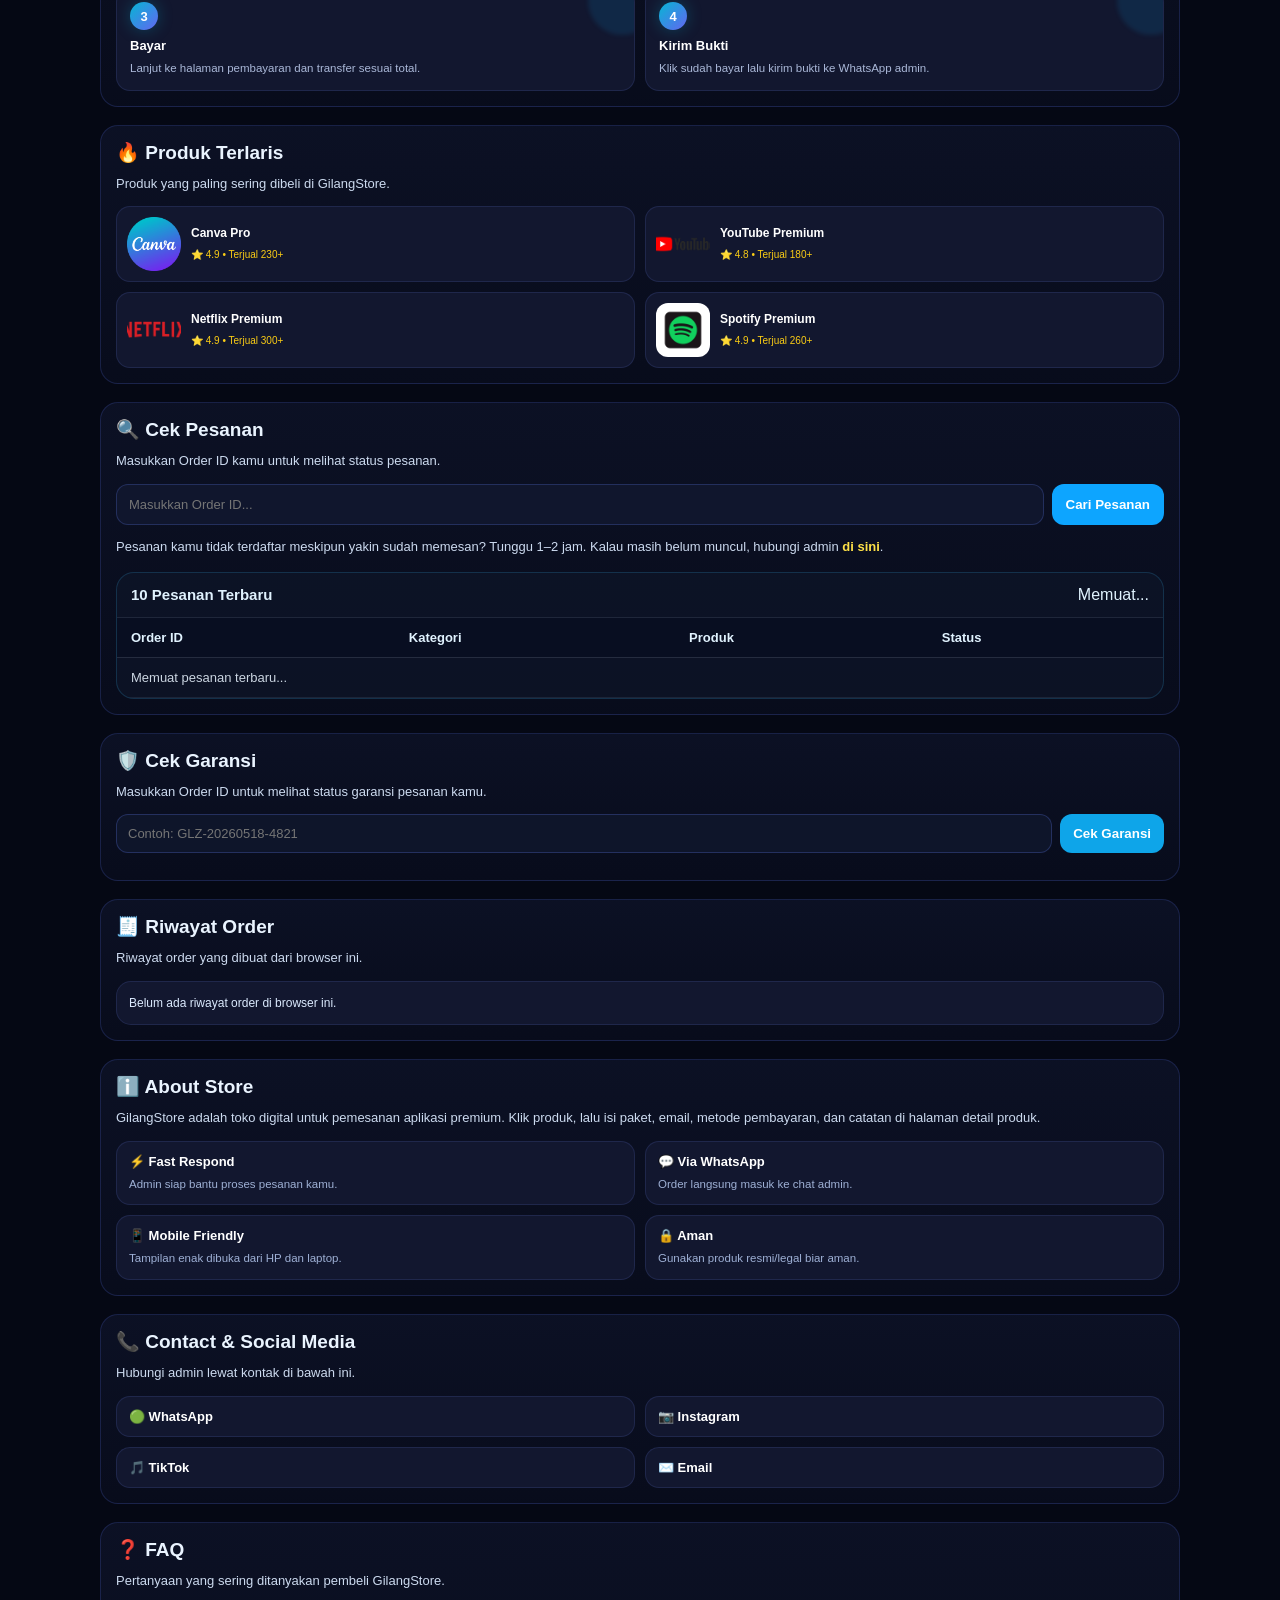
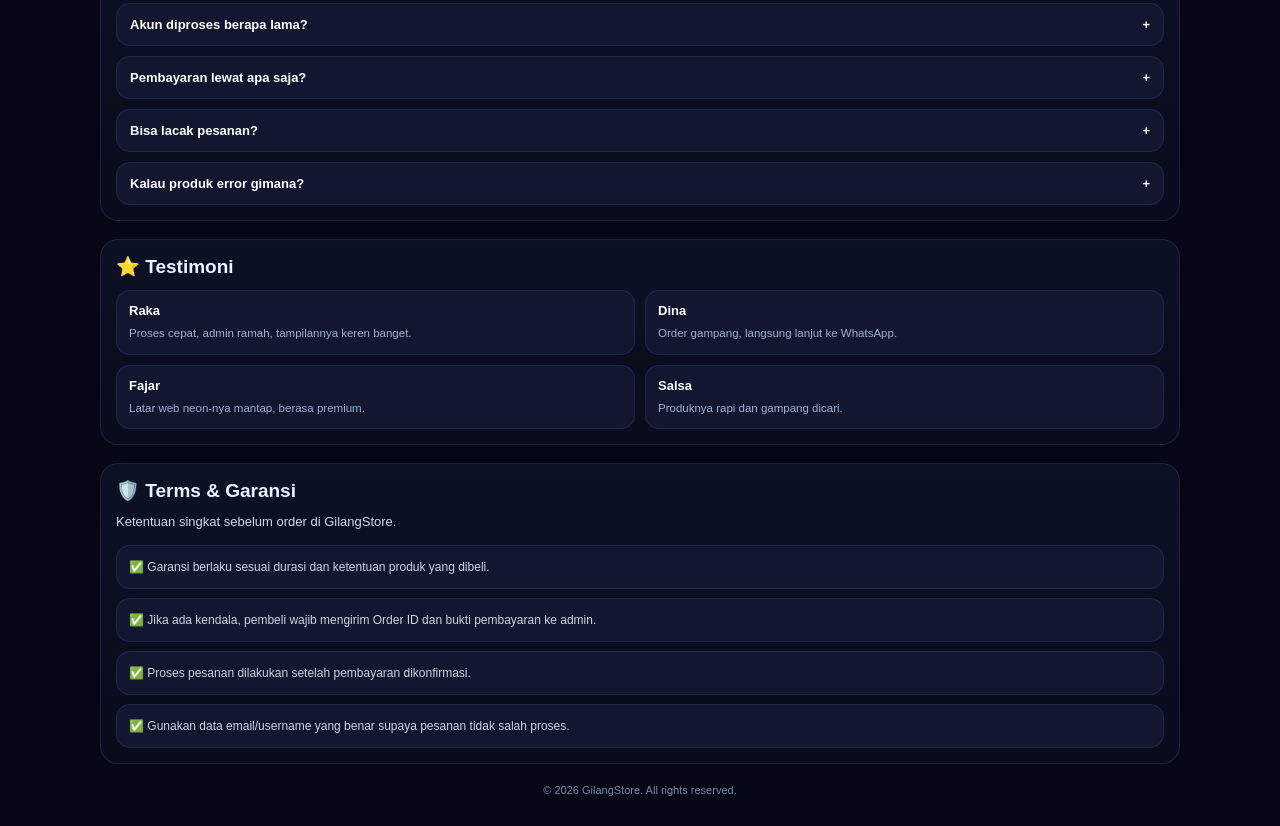
==== commit c7c90c96: "Add files via upload" ====
--- a/index.html
+++ b/index.html
@@ -2663,8 +2663,15 @@
 
   <footer>© 2026 GilangStore. All rights reserved.</footer>
 
+  <script src="https://cdn.jsdelivr.net/npm/@supabase/supabase-js@2"></script>
   <script>
     let whatsappNumber = "6287886783807"; // Nomor WhatsApp GilangStore
+
+    // Supabase backend untuk order, admin panel, cek pesanan
+    const SUPABASE_URL = "https://mijjgufgpzwzmrhnljmi.supabase.co";
+    const SUPABASE_ANON_KEY = "eyJhbGciOiJIUzI1NiIsInR5cCI6IkpXVCJ9.eyJpc3MiOiJzdXBhYmFzZSIsInJlZiI6Im1pampndWZncHp3em1yaG5sam1pIiwicm9sZSI6ImFub24iLCJpYXQiOjE3NzkxODI5NjEsImV4cCI6MjA5NDc1ODk2MX0.426yzaQ_fr6s8Dk9jB_7gIBZP3lv8hKmu-UqlkcmzH4";
+    const supabaseClient = window.supabase ? window.supabase.createClient(SUPABASE_URL, SUPABASE_ANON_KEY) : null;
+
 
     const PRODUK_CSV_URL = "https://docs.google.com/spreadsheets/d/e/2PACX-1vRzhjg3iSMx5IgIuNU5iOv3MQtPhpg9VmAx5rSmiRu3si0NZ30mQyuiqO3d1DqAlQ/pub?gid=836432154&single=true&output=csv";
     const SETTING_CSV_URL = "https://docs.google.com/spreadsheets/d/e/2PACX-1vRzhjg3iSMx5IgIuNU5iOv3MQtPhpg9VmAx5rSmiRu3si0NZ30mQyuiqO3d1DqAlQ/pub?gid=1683778630&single=true&output=csv";
@@ -2948,6 +2955,107 @@
       };
     }
 
+
+    function numberFromRupiah(value){
+      return Number(String(value || "").replace(/[^\d]/g, "") || 0);
+    }
+
+    function dbStatusFromDisplay(status){
+      const s = String(status || "").toLowerCase();
+      if(s.includes("konfirmasi") || s.includes("berhasil")) return "menunggu_konfirmasi";
+      if(s.includes("diproses")) return "diproses";
+      if(s.includes("selesai") || s.includes("success")) return "selesai";
+      if(s.includes("batal")) return "batal";
+      return "menunggu_pembayaran";
+    }
+
+    function displayStatusFromDb(status){
+      const s = String(status || "").toLowerCase();
+      if(s === "menunggu_pembayaran") return "Menunggu Pembayaran";
+      if(s === "menunggu_konfirmasi") return "Menunggu konfirmasi pembayaran dari admin";
+      if(s === "diproses") return "Diproses admin";
+      if(s === "selesai") return "Selesai / Berhasil";
+      if(s === "batal") return "Dibatalkan";
+      return status || "Menunggu Pembayaran";
+    }
+
+    function localOrderFromDb(row){
+      if(!row) return null;
+      return {
+        id: row.order_id,
+        product: row.produk,
+        plan: row.paket,
+        planLabel: row.paket,
+        total: rupiah(row.total),
+        payment: row.payment || "-",
+        email: row.buyer_contact || "-",
+        note: row.catatan || "-",
+        status: displayStatusFromDb(row.status),
+        createdAt: row.created_at || new Date().toISOString(),
+        warranty: "Sesuai durasi paket",
+        productSlug: ""
+      };
+    }
+
+    function dbOrderFromLocal(orderData){
+      return {
+        order_id: orderData.id,
+        produk: orderData.product,
+        paket: orderData.planLabel || (orderData.plan + " Bulan"),
+        total: numberFromRupiah(orderData.total),
+        payment: orderData.payment,
+        buyer_contact: orderData.email || "-",
+        catatan: orderData.note || "-",
+        status: dbStatusFromDisplay(orderData.status)
+      };
+    }
+
+    async function syncSupabaseOrder(orderData){
+      if(!supabaseClient || !orderData || !orderData.id) return;
+      const payload = dbOrderFromLocal(orderData);
+      try{
+        const existing = await supabaseClient
+          .from("orders")
+          .select("id")
+          .eq("order_id", payload.order_id)
+          .limit(1)
+          .maybeSingle();
+
+        if(existing.data && existing.data.id){
+          const { error } = await supabaseClient
+            .from("orders")
+            .update(payload)
+            .eq("id", existing.data.id);
+          if(error) throw error;
+        } else {
+          const { error } = await supabaseClient
+            .from("orders")
+            .insert(payload);
+          if(error) throw error;
+        }
+      } catch(error){
+        console.error("Supabase order sync error:", error);
+        showToast("Order lokal tersimpan, tapi gagal sync Supabase");
+      }
+    }
+
+    async function fetchSupabaseOrder(orderId){
+      if(!supabaseClient || !orderId) return null;
+      const { data, error } = await supabaseClient
+        .from("orders")
+        .select("*")
+        .eq("order_id", orderId)
+        .order("created_at", { ascending:false })
+        .limit(1)
+        .maybeSingle();
+      if(error){
+        console.error("Supabase fetch order error:", error);
+        return null;
+      }
+      return data;
+    }
+
+
     function renderRecentOrders(){
       const body = document.getElementById("recentOrdersBody");
       const updated = document.getElementById("recentOrdersUpdated");
@@ -2978,6 +3086,25 @@
 
     async function loadRecentOrders(){
       try{
+        if(supabaseClient){
+          const { data, error } = await supabaseClient
+            .from("orders")
+            .select("*")
+            .order("created_at", { ascending:false })
+            .limit(10);
+
+          if(error) throw error;
+
+          recentOrders = (data || []).map(row => ({
+            order_id: row.order_id,
+            kategori: "-",
+            produk: row.produk,
+            status: displayStatusFromDb(row.status)
+          }));
+          renderRecentOrders();
+          return;
+        }
+
         if(!RECENT_ORDERS_CSV_URL){
           renderRecentOrders();
           return;
@@ -2992,7 +3119,7 @@
       } catch(error){
         console.error(error);
         const body = document.getElementById("recentOrdersBody");
-        if(body) body.innerHTML = `<tr><td colspan="4">Gagal memuat recent orders. Cek link CSV recent_orders di sheet setting.</td></tr>`;
+        if(body) body.innerHTML = `<tr><td colspan="4">Gagal memuat recent orders dari Supabase.</td></tr>`;
       }
     }
 
@@ -3347,6 +3474,7 @@
       orders[orderData.id] = orderData;
       localStorage.setItem("gilangstore_orders", JSON.stringify(orders));
       renderOrderHistory();
+      syncSupabaseOrder(orderData);
     }
 
     function handleOrderClick(){
@@ -3561,7 +3689,7 @@
       if(!selectedProduct) return;
 
       const order = getCurrentOrderData();
-      order.status = "Pembayaran Berhasil";
+      order.status = "Menunggu konfirmasi pembayaran dari admin";
       saveOrder(order);
 
       document.getElementById("paymentSuccess").style.display = "block";
@@ -3626,7 +3754,7 @@
       openProduct(product.slug);
     }
 
-    function checkWarranty(){
+    async function checkWarranty(){
       const input = document.getElementById("warrantyInput").value.trim().toUpperCase();
       const result = document.getElementById("warrantyResult");
 
@@ -3635,9 +3763,14 @@
         return;
       }
 
-      const order = getOrders()[input];
+      let order = getOrders()[input];
       if(!order){
-        result.innerHTML = `<div class="warranty-card">Order ID belum ditemukan di browser ini. Kalau order dari perangkat lain, kirim Order ID ke admin.</div>`;
+        const dbOrder = await fetchSupabaseOrder(input);
+        order = localOrderFromDb(dbOrder);
+      }
+
+      if(!order){
+        result.innerHTML = `<div class="warranty-card">Order ID belum ditemukan. Pastikan kode benar atau hubungi admin.</div>`;
         return;
       }
 
@@ -3706,7 +3839,7 @@
       }
     }
 
-    function trackOrder(){
+    async function trackOrder(){
       const input = document.getElementById("trackInput").value.trim().toUpperCase();
       const result = document.getElementById("trackResult");
 
@@ -3717,7 +3850,12 @@
       }
 
       const orders = JSON.parse(localStorage.getItem("gilangstore_orders") || "{}");
-      const order = orders[input];
+      let order = orders[input];
+
+      if(!order){
+        const dbOrder = await fetchSupabaseOrder(input);
+        order = localOrderFromDb(dbOrder);
+      }
 
       result.style.display = "block";
 
@@ -3807,7 +3945,7 @@
 
     function shareProduct(){
       if(!selectedProduct) return;
-      const link = `${location.origin}${location.pathname}#/product/${selectedProduct.slug}`;
+      const link = `${location.origin}${location.pathname}`;
       const text = `Cek ${selectedProduct.name} di GilangStore: ${link}`;
       if(navigator.share){
         navigator.share({title:selectedProduct.name, text, url:link}).catch(()=>{});
